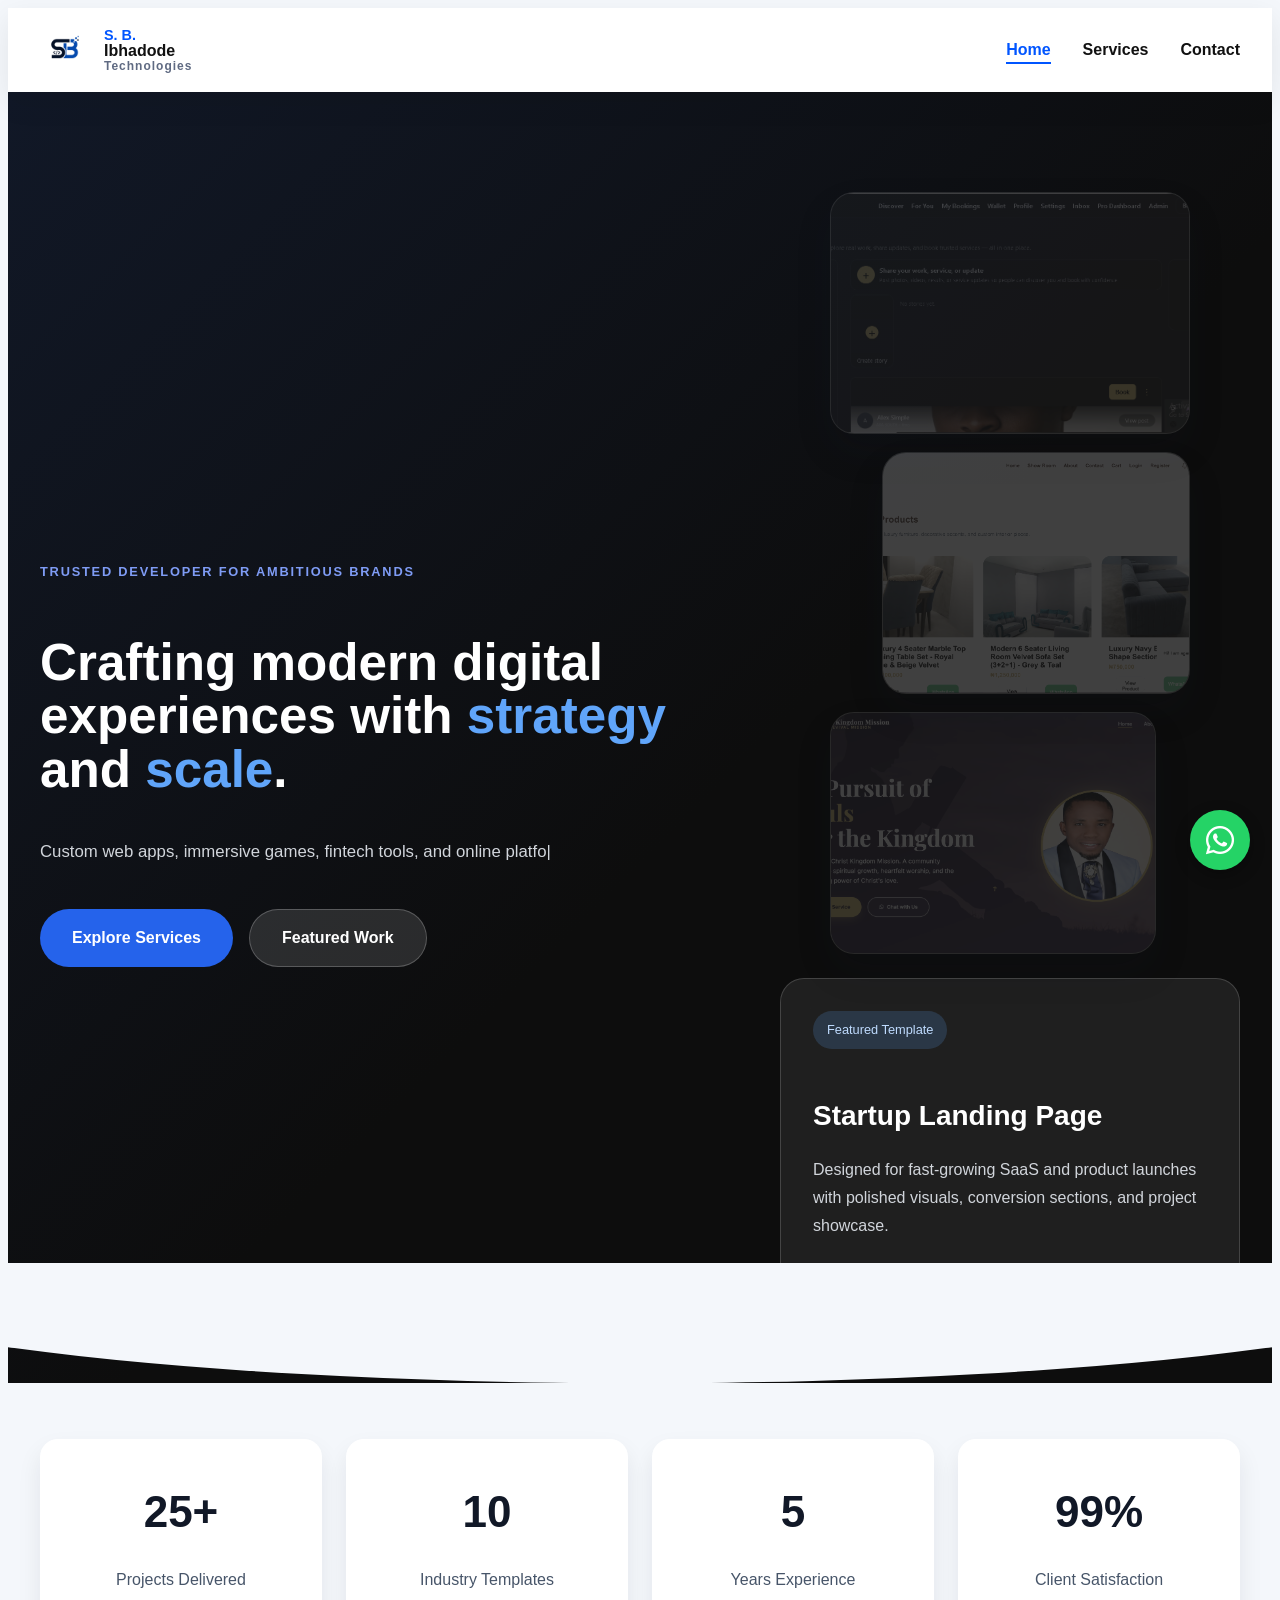
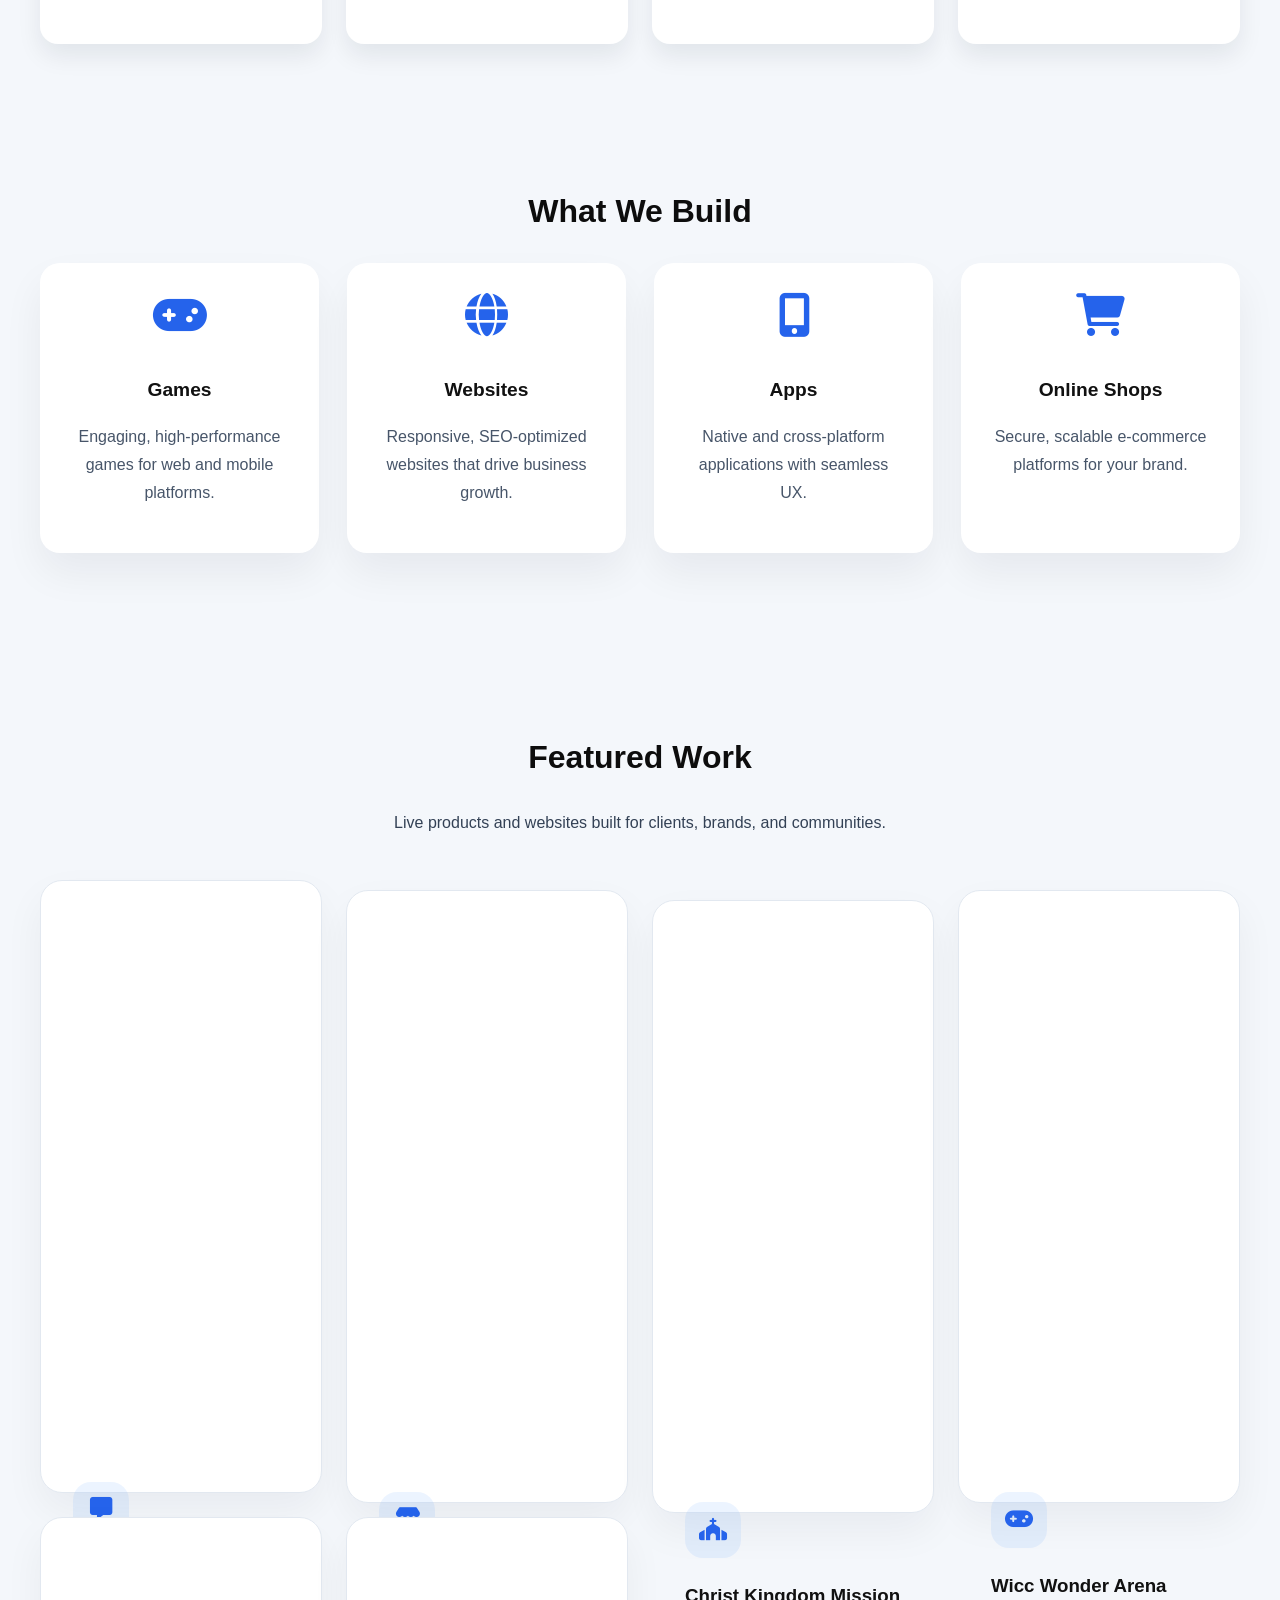
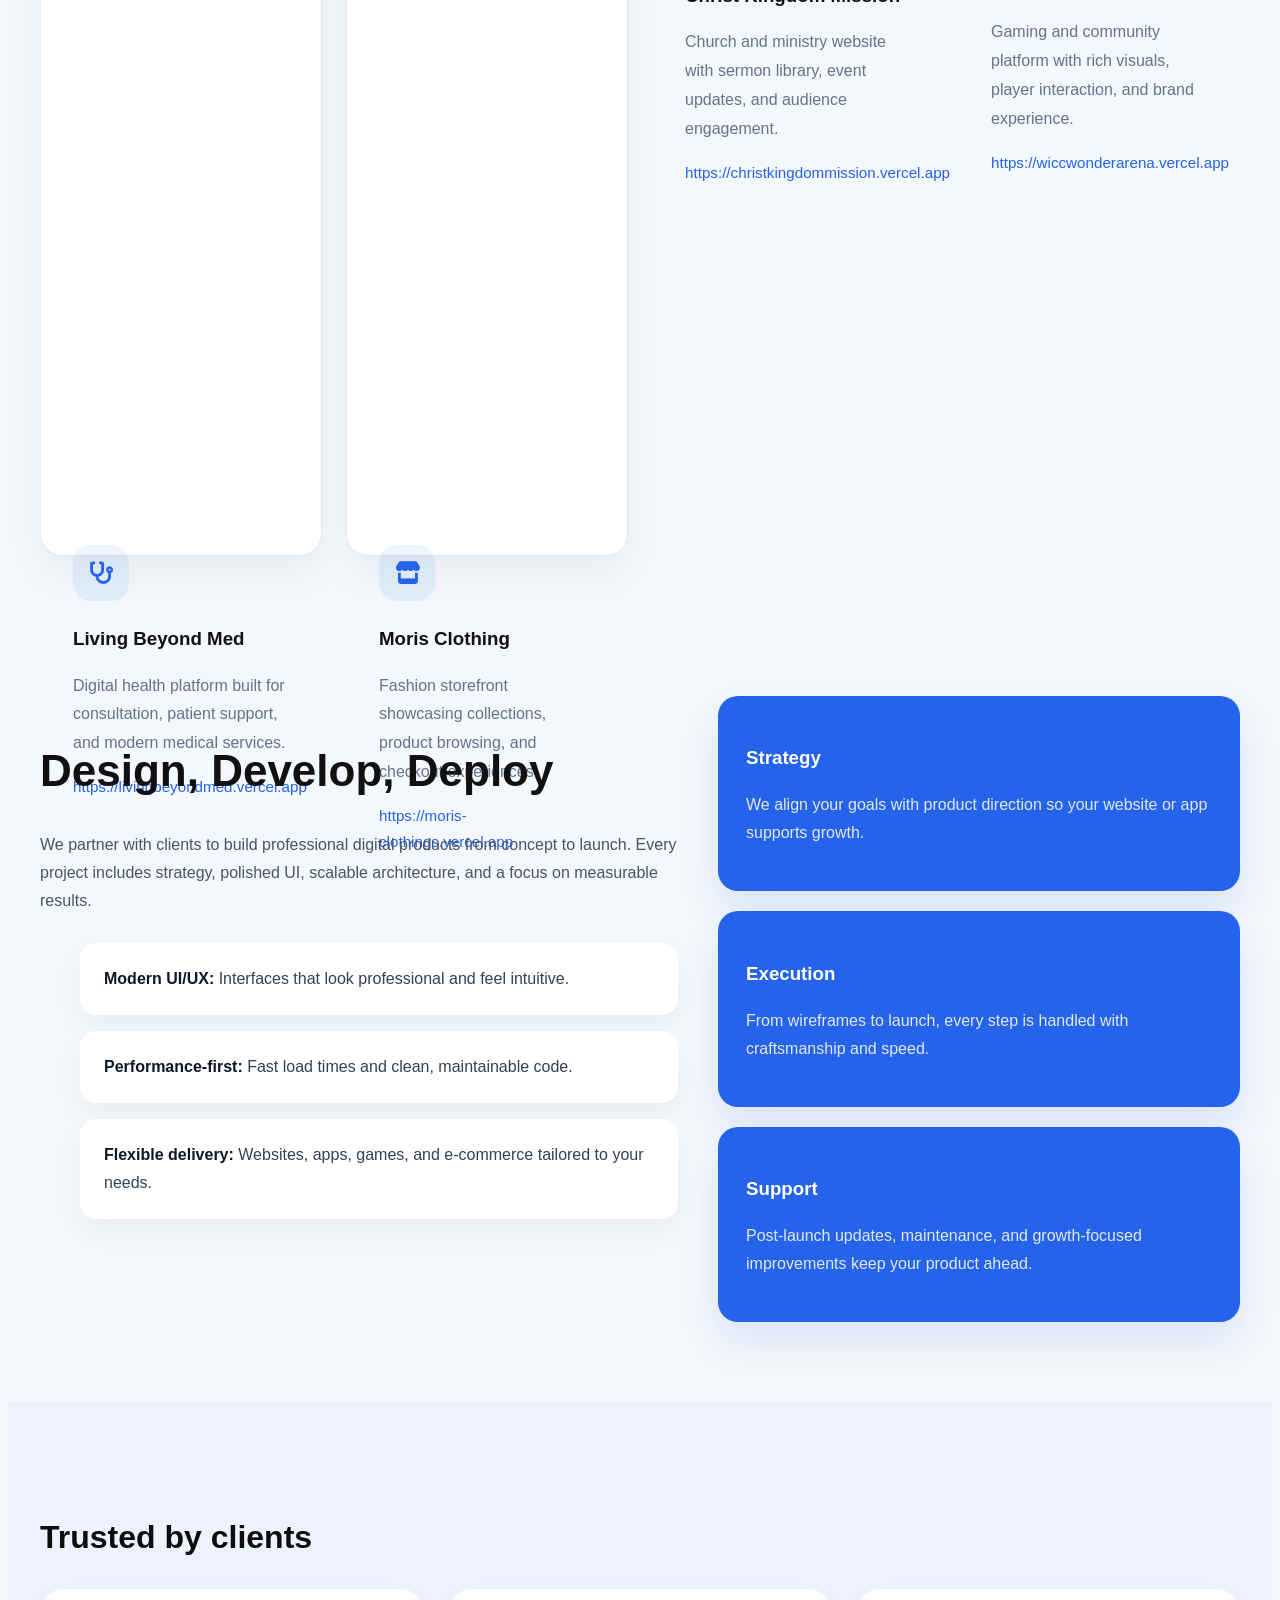
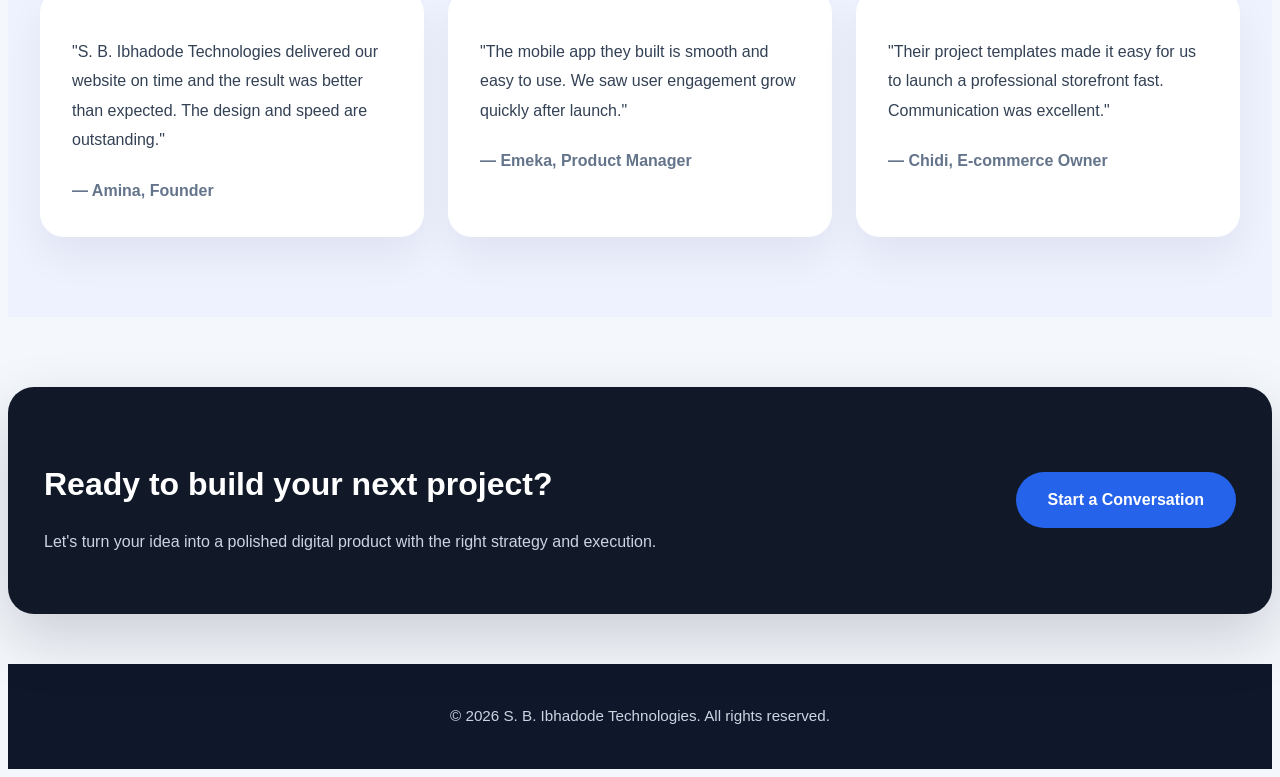
==== index.html @ 86977e7e "Making the UI stable" ====
<!DOCTYPE html>
<html lang="en">
<head>
    <meta charset="UTF-8">
    <meta name="viewport" content="width=device-width, initial-scale=1.0">
    <title>Home | S. B. Ibhadode Technologies</title>
    <link rel="stylesheet" href="css/reference">
    <link rel="stylesheet" href="css/style.css">
    <link rel="stylesheet" href="https://cdnjs.cloudflare.com/ajax/libs/font-awesome/6.0.0/css/all.min.css">
</head>
<body>

    <!-- Navigation -->
    <nav class="navbar">
        <div class="container nav-inner">
            <div class="logo">
                <img src="images/logo.png" alt="S.B. Ibhadode Technologies Logo" class="logo-img">
                <div class="brand-name">
                    <span class="brand-line1">S. B.</span>
                    <span class="brand-line2">Ibhadode</span>
                    <span class="brand-line3">Technologies</span>
                </div>
            </div>
            <ul class="nav-links">
                <li><a href="/" class="active">Home</a></li>
                <li><a href="/services">Services</a></li>
                <li><a href="/contact">Contact</a></li>
            </ul>
            <div class="hamburger">
                <i class="fas fa-bars"></i>
            </div>
        </div>
    </nav>

    <!-- Hero Section -->
    <header class="hero" id="home">
        <div class="container hero-grid">
            <div class="hero-text reveal slide-in-left">
                <p class="eyebrow">Trusted developer for ambitious brands</p>
                <h1>Crafting modern digital experiences with <span class="highlight">strategy</span> and <span class="highlight">scale</span>.</h1>
                <p class="hero-copy typed" data-text="Custom web apps, immersive games, fintech tools, and online platforms — built with clean code, smart design, and measurable business results."></p>
                <div class="hero-buttons">
                    <a href="/services" class="btn primary">Explore Services</a>
                    <a href="#projects" class="btn secondary">Featured Work</a>
                </div>
            </div>
            <div class="hero-panel reveal slide-in-right">
                <div class="hero-image-stack home-stack">
                    <div class="hero-image-card">
                        <img src="images/kpochatouch.png" alt="kpochatouch preview" class="hero-faint">
                    </div>
                    <div class="hero-image-card">
                        <img src="images/newbrend.png" alt="NewBrend preview" class="hero-faint">
                    </div>
                    <div class="hero-image-card">
                        <img src="images/christkingdommission.png" alt="Christ Kingdom Mission preview" class="hero-faint">
                    </div>
                </div>
                <div class="hero-card">
                    <span class="hero-card-label">Featured Template</span>
                    <h2>Startup Landing Page</h2>
                    <p>Designed for fast-growing SaaS and product launches with polished visuals, conversion sections, and project showcase.</p>
                    <div class="hero-card-meta">
                        <span><i class="fas fa-check-circle"></i> Fast-loading</span>
                        <span><i class="fas fa-check-circle"></i> Mobile-ready</span>
                    </div>
                </div>
            </div>
        </div>
        <div class="hero-wave"></div>
    </header>

    <!-- Stats -->
    <section class="stats-section reveal">
        <div class="container stats-grid">
            <div class="stat-card">
                <span>25+</span>
                <p>Projects Delivered</p>
            </div>
            <div class="stat-card">
                <span>10</span>
                <p>Industry Templates</p>
            </div>
            <div class="stat-card">
                <span>5</span>
                <p>Years Experience</p>
            </div>
            <div class="stat-card">
                <span>99%</span>
                <p>Client Satisfaction</p>
            </div>
        </div>
    </section>

    <!-- Services Preview -->
    <section class="services-preview reveal" id="services">
        <div class="container">
            <h2 class="section-title">What We Build</h2>
            <div class="service-grid">
                <div class="service-card">
                    <i class="fas fa-gamepad"></i>
                    <h3>Games</h3>
                    <p>Engaging, high-performance games for web and mobile platforms.</p>
                </div>
                <div class="service-card">
                    <i class="fas fa-globe"></i>
                    <h3>Websites</h3>
                    <p>Responsive, SEO-optimized websites that drive business growth.</p>
                </div>
                <div class="service-card">
                    <i class="fas fa-mobile-alt"></i>
                    <h3>Apps</h3>
                    <p>Native and cross-platform applications with seamless UX.</p>
                </div>
                <div class="service-card">
                    <i class="fas fa-shopping-cart"></i>
                    <h3>Online Shops</h3>
                    <p>Secure, scalable e-commerce platforms for your brand.</p>
                </div>
            </div>
        </div>
    </section>

    <!-- Featured Work -->
    <section class="projects-section reveal" id="projects">
        <div class="container">
            <div class="section-header">
                <h2 class="section-title">Featured Work</h2>
                <p>Live products and websites built for clients, brands, and communities.</p>
            </div>
            <div class="projects-grid">
                <article class="project-card reveal slide-in-up">
                    <iframe src="https://kpochatouch.com" title="kpochatouch preview" class="project-thumb" loading="lazy" sandbox="allow-scripts allow-same-origin"></iframe>
                    <div class="project-icon"><i class="fas fa-comment-alt"></i></div>
                    <h3><a href="https://kpochatouch.com" target="_blank">kpochatouch</a></h3>
                    <p>Social chat platform with real-time messaging, user communities, and interactive branding.</p>
                    <span class="project-link">https://kpochatouch.com</span>
                </article>
                <article class="project-card reveal slide-in-up">
                    <iframe src="https://newbrend.com" title="NewBrend preview" class="project-thumb" loading="lazy" sandbox="allow-scripts allow-same-origin"></iframe>
                    <div class="project-icon"><i class="fas fa-store"></i></div>
                    <h3><a href="https://newbrend.com" target="_blank">NewBrend</a></h3>
                    <p>Fashion and brand storefront with modern visual storytelling and product discovery.</p>
                    <span class="project-link">https://newbrend.com</span>
                </article>
                <article class="project-card reveal slide-in-up">
                    <iframe src="https://christkingdommission.vercel.app/" title="Christ Kingdom Mission preview" class="project-thumb" loading="lazy" sandbox="allow-scripts allow-same-origin"></iframe>
                    <div class="project-icon"><i class="fas fa-church"></i></div>
                    <h3><a href="https://christkingdommission.vercel.app/" target="_blank">Christ Kingdom Mission</a></h3>
                    <p>Church and ministry website with sermon library, event updates, and audience engagement.</p>
                    <span class="project-link">https://christkingdommission.vercel.app</span>
                </article>
                <article class="project-card reveal slide-in-up">
                    <iframe src="https://wiccwonderarena.vercel.app/" title="Wicc Wonder Arena preview" class="project-thumb" loading="lazy" sandbox="allow-scripts allow-same-origin"></iframe>
                    <div class="project-icon"><i class="fas fa-gamepad"></i></div>
                    <h3><a href="https://wiccwonderarena.vercel.app/" target="_blank">Wicc Wonder Arena</a></h3>
                    <p>Gaming and community platform with rich visuals, player interaction, and brand experience.</p>
                    <span class="project-link">https://wiccwonderarena.vercel.app</span>
                </article>
                <article class="project-card reveal slide-in-up">
                    <iframe src="https://livingbeyondmed.vercel.app/" title="Living Beyond Med preview" class="project-thumb" loading="lazy" sandbox="allow-scripts allow-same-origin"></iframe>
                    <div class="project-icon"><i class="fas fa-stethoscope"></i></div>
                    <h3><a href="https://livingbeyondmed.vercel.app/" target="_blank">Living Beyond Med</a></h3>
                    <p>Digital health platform built for consultation, patient support, and modern medical services.</p>
                    <span class="project-link">https://livingbeyondmed.vercel.app</span>
                </article>
                <article class="project-card">                    <iframe src="https://moris-clothings.vercel.app/" title="Moris Clothing preview" class="project-thumb" loading="lazy" sandbox="allow-scripts allow-same-origin"></iframe>                    <div class="project-icon"><i class="fas fa-store"></i></div>
                    <h3><a href="https://moris-clothings.vercel.app/" target="_blank">Moris Clothing</a></h3>
                    <p>Fashion storefront showcasing collections, product browsing, and checkout experiences.</p>
                    <span class="project-link">https://moris-clothings.vercel.app</span>
                </article>
            </div>
        </div>
    </section>

    <!-- About Section -->
    <section class="about-section reveal">
        <div class="container about-grid">
            <div class="about-copy">
                <h2>Design, Develop, Deploy</h2>
                <p>We partner with clients to build professional digital products from concept to launch. Every project includes strategy, polished UI, scalable architecture, and a focus on measurable results.</p>
                <ul class="about-list">
                    <li><strong>Modern UI/UX:</strong> Interfaces that look professional and feel intuitive.</li>
                    <li><strong>Performance-first:</strong> Fast load times and clean, maintainable code.</li>
                    <li><strong>Flexible delivery:</strong> Websites, apps, games, and e-commerce tailored to your needs.</li>
                </ul>
            </div>
            <div class="about-stats">
                <div class="about-box">
                    <h3>Strategy</h3>
                    <p>We align your goals with product direction so your website or app supports growth.</p>
                </div>
                <div class="about-box">
                    <h3>Execution</h3>
                    <p>From wireframes to launch, every step is handled with craftsmanship and speed.</p>
                </div>
                <div class="about-box">
                    <h3>Support</h3>
                    <p>Post-launch updates, maintenance, and growth-focused improvements keep your product ahead.</p>
                </div>
            </div>
        </div>
    </section>

    <!-- Testimonials -->
    <section class="testimonials-section reveal">
        <div class="container">
            <h2 class="section-title">Trusted by clients</h2>
            <div class="testimonial-grid">
                <div class="testimonial-card">
                    <p>"S. B. Ibhadode Technologies delivered our website on time and the result was better than expected. The design and speed are outstanding."</p>
                    <span>— Amina, Founder</span>
                </div>
                <div class="testimonial-card">
                    <p>"The mobile app they built is smooth and easy to use. We saw user engagement grow quickly after launch."</p>
                    <span>— Emeka, Product Manager</span>
                </div>
                <div class="testimonial-card">
                    <p>"Their project templates made it easy for us to launch a professional storefront fast. Communication was excellent."</p>
                    <span>— Chidi, E-commerce Owner</span>
                </div>
            </div>
        </div>
    </section>

    <!-- CTA -->
    <section class="cta-section reveal" id="contact">
        <div class="container cta-panel">
            <div>
                <h2>Ready to build your next project?</h2>
                <p>Let's turn your idea into a polished digital product with the right strategy and execution.</p>
            </div>
            <a href="/contact" class="btn primary">Start a Conversation</a>
        </div>
    </section>

    <!-- Footer -->
    <footer>
        <div class="container">
            <p>&copy; 2026 S. B. Ibhadode Technologies. All rights reserved.</p>
        </div>
    </footer>

    <!-- Floating WhatsApp Button -->
    <a href="https://wa.me/2347033928277" class="whatsapp-float" target="_blank">
        <i class="fab fa-whatsapp"></i>
    </a>

    <script src="js/script.js"></script>
</body>
</html>
---- css/style.css ----
/* --- GLOBAL STYLES --- */
html { scroll-behavior: smooth; }
body {
    background: #f4f7fb;
    color: #111;
    overflow-x: hidden;
    font-family: 'Inter', 'Segoe UI', sans-serif;
    line-height: 1.75;
}
a { text-decoration: none; color: inherit; }
img { max-width: 100%; display: block; }
.container { max-width: 1200px; margin: 0 auto; padding: 0 20px; }
.section-title { font-size: clamp(2rem, 2.5vw, 3rem); margin-bottom: 24px; color: #0d0d0d; }

/* --- NAVIGATION --- */
.navbar {
    background: rgba(255,255,255,0.96);
    backdrop-filter: blur(10px);
    box-shadow: 0 10px 30px rgba(0,0,0,0.08);
    position: sticky;
    top: 0;
    z-index: 100;
}
.navbar .container {
    display: flex;
    justify-content: space-between;
    align-items: center;
    height: 84px;
}
.nav-inner { gap: 1rem; }
.logo { display: flex; align-items: center; gap: 16px; }
.logo-img { width: 48px; height: 48px; object-fit: contain; }
.brand-name { display: flex; flex-direction: column; line-height: 1.05; }
.brand-line1 { font-size: 0.9rem; font-weight: 700; color: #0055ff; }
.brand-line2 { font-size: 1rem; font-weight: 700; color: #111; }
.brand-line3 { font-size: 0.75rem; font-weight: 600; color: #5f6a82; letter-spacing: 1px; }
.nav-links { list-style: none; display: flex; gap: 32px; }
.nav-links a { color: #111; font-weight: 550; transition: color 0.3s ease, border-bottom 0.3s ease; }
.nav-links a:hover,
.nav-links a.active { color: #0055ff; border-bottom: 2px solid #0055ff; padding-bottom: 4px; }
.hamburger { display: none; font-size: 1.5rem; cursor: pointer; color: #111; transition: transform 0.3s ease; }
.hamburger.open { transform: rotate(90deg); }
.nav-links.active { display: flex; }

/* --- HERO SECTION --- */
.hero {
    background: linear-gradient(135deg, #111827 0%, #0d0d0d 55%);
    color: #fff;
    padding: 100px 0 60px;
    position: relative;
    overflow: hidden;
}
.hero-grid { display: grid; grid-template-columns: 1.2fr 0.8fr; gap: 50px; align-items: center; }
.hero-text { max-width: 640px; }
.eyebrow { display: inline-block; margin-bottom: 18px; color: #7f9cf5; font-weight: 700; letter-spacing: 0.14em; text-transform: uppercase; font-size: 0.8rem; }
.hero h1 { font-size: clamp(2.8rem, 4vw, 4.4rem); line-height: 1.04; margin-bottom: 24px; }
.highlight { color: #60a5fa; }
.hero-copy { font-size: 1.05rem; max-width: 590px; margin-bottom: 32px; color: #d1d5db; }
.hero-buttons { display: flex; flex-wrap: wrap; gap: 16px; }
.hero-panel {
    display: grid;
    gap: 24px;
    justify-items: center;
    align-items: center;
}
.hero-image-stack {
    display: grid;
    gap: 18px;
    width: min(100%, 360px);
    position: relative;
}
.hero-image-card {
    border-radius: 24px;
    overflow: hidden;
    box-shadow: 0 18px 36px rgba(15,23,42,0.12);
    background: rgba(255,255,255,0.04);
    border: 1px solid rgba(255,255,255,0.08);
    position: relative;
    z-index: 1;
    transition: transform 0.35s ease;
    opacity: 0;
    animation: hero-card-slide 0.9s ease-out forwards;
}
.hero-image-stack.home-stack .hero-image-card:nth-child(1) {
    transform: translateY(0) translateX(0);
    max-width: 100%;
    animation-delay: 0.08s;
}
.hero-image-stack.home-stack .hero-image-card:nth-child(2) {
    transform: translateY(-20px) translateX(18px);
    max-width: 85%;
    margin-left: auto;
    animation-delay: 0.18s;
}
.hero-image-stack.home-stack .hero-image-card:nth-child(3) {
    transform: translateY(-36px) translateX(-12px);
    max-width: 90%;
    animation-delay: 0.28s;
}
.hero-image-card img.hero-faint {
    opacity: 0.18;
    filter: saturate(0.55) brightness(1.08);
    width: 100%;
    height: 100%;
    object-fit: cover;
    display: block;
}
@keyframes hero-card-slide {
    from {
        opacity: 0;
        transform: translateY(24px) scale(1.03);
    }
    to {
        opacity: 1;
        transform: translateY(0) scale(1);
    }
}
.hero-image-stack.services-stack .hero-image-card:nth-child(1) {
    transform: translateY(0) translateX(0);
    max-width: 100%;
}
.hero-image-stack.services-stack .hero-image-card:nth-child(2) {
    transform: translateY(-20px) translateX(24px);
    max-width: 84%;
    margin-left: auto;
}
.hero-image-stack.services-stack .hero-image-card:nth-child(3) {
    transform: translateY(-44px) translateX(-8px);
    max-width: 88%;
}
.hero-image-stack.contact-stack .hero-image-card:nth-child(1) {
    transform: translateY(0) translateX(0);
    max-width: 100%;
}
.hero-image-stack.contact-stack .hero-image-card:nth-child(2) {
    transform: translateY(-24px) translateX(20px);
    max-width: 84%;
    margin-left: auto;
}
.hero-image-card img,
.hero-image-card iframe,
.project-card iframe {
    width: 100%;
    height: 100%;
    object-fit: cover;
    display: block;
    border: 0;
    min-height: 240px;
}
.hero-card {
    background: rgba(255,255,255,0.08);
    border: 1px solid rgba(255,255,255,0.16);
    border-radius: 24px;
    padding: 32px;
    max-width: 420px;
    backdrop-filter: blur(18px);
}
.hero-card-label { display: inline-flex; padding: 8px 14px; border-radius: 999px; background: rgba(96,165,250,0.18); color: #bfdbfe; font-size: 0.8rem; margin-bottom: 18px; }
.hero-card h2 { font-size: 1.75rem; margin-bottom: 16px; }
.hero-card p { color: #d1d5db; margin-bottom: 24px; }
.hero-card-meta { display: flex; gap: 18px; flex-wrap: wrap; color: #cbd5e1; font-size: 0.95rem; }
.hero-card-meta i { color: #60a5fa; margin-right: 8px; }
.hero-wave {
    position: absolute;
    bottom: 0;
    left: 0;
    width: 100%;
    height: 120px;
    background: #f4f7fb;
    clip-path: ellipse(70% 100% at 50% 0%);
}

.page-header {
    padding: 100px 0 80px;
    background: linear-gradient(135deg, #111827 0%, #0d0d0d 55%);
    color: #fff;
    position: relative;
    overflow: hidden;
}
.page-header::after {
    content: '';
    position: absolute;
    inset: 0;
    background: radial-gradient(circle at top right, rgba(96,165,250,0.22), transparent 30%), radial-gradient(circle at left center, rgba(255,255,255,0.08), transparent 25%);
    pointer-events: none;
}
.page-header .container {
    position: relative;
    z-index: 1;
}
.page-header h1 {
    font-size: clamp(2.5rem, 4vw, 3.8rem);
    margin-bottom: 18px;
}
.page-header p {
    max-width: 700px;
    font-size: 1.1rem;
    color: rgba(255,255,255,0.88);
}

.services-full {
    padding: 70px 0 90px;
}
.service-item-full {
    display: grid;
    grid-template-columns: 0.3fr 1.0fr;
    gap: 30px;
    align-items: center;
    background: #fff;
    border-radius: 24px;
    padding: 36px;
    margin-bottom: 24px;
    box-shadow: 0 20px 45px rgba(15,23,42,0.06);
}
.service-item-full.reverse { grid-template-columns: 1.0fr 0.3fr; }
.service-icon-large {
    width: 110px;
    height: 110px;
    border-radius: 28px;
    background: linear-gradient(135deg, #2563eb, #60a5fa);
    display: flex;
    align-items: center;
    justify-content: center;
    color: #fff;
    font-size: 2.4rem;
}
.service-desc h2 { margin-bottom: 16px; font-size: 1.8rem; }
.service-desc p { color: #475569; line-height: 1.8; }

.contact-section {
    padding: 70px 0 90px;
}
.contact-grid {
    display: grid;
    grid-template-columns: 0.95fr 1.05fr;
    gap: 32px;
    align-items: start;
}
.contact-info-box,
.contact-form {
    background: #fff;
    border-radius: 24px;
    padding: 34px;
    box-shadow: 0 24px 55px rgba(15,23,42,0.08);
}
.contact-info-box h2 { font-size: 2.2rem; margin-bottom: 22px; }
.info-item { display: flex; align-items: center; gap: 16px; margin-bottom: 18px; color: #334155; }
.info-item i { color: #2563eb; font-size: 1.2rem; }
.social-links { display: flex; gap: 16px; margin-top: 18px; }
.social-links a { width: 42px; height: 42px; display: inline-flex; align-items: center; justify-content: center; border-radius: 12px; background: #eff6ff; color: #2563eb; transition: transform 0.2s ease; }
.social-links a:hover { transform: translateY(-2px); }
.contact-form .form-group { display: grid; gap: 10px; margin-bottom: 18px; }
.contact-form label { color: #334155; font-weight: 700; }
.contact-form input,
.contact-form textarea { width: 100%; border: 1px solid #d2d6dc; border-radius: 16px; padding: 16px 18px; font-size: 1rem; color: #0f172a; background: #f8fafc; }
.contact-form textarea { resize: vertical; min-height: 170px; }
.full-width { width: 100%; }

.project-thumb {
    width: 100%;
    aspect-ratio: 16 / 9;
    object-fit: cover;
    object-position: center;
    border-radius: 18px;
    margin-bottom: 22px;
}

/* --- REVEAL ANIMATION --- */
.reveal {
    opacity: 0;
    transform: translateY(30px);
    transition: opacity 0.85s ease, transform 0.85s ease;
}
.reveal.visible {
    opacity: 1;
    transform: translate(0, 0);
}
.slide-in-left {
    transform: translateX(-45px);
}
.slide-in-right {
    transform: translateX(45px);
}
.slide-in-up {
    transform: translateY(45px);
}
.typed {
    display: inline-flex;
    flex-wrap: wrap;
    color: #d1d5db;
    min-height: 2.5rem;
}
.typed-text {
    display: inline;
}
.typing-cursor {
    display: inline-block;
    width: 1ch;
    animation: blink 1s steps(1) infinite;
    color: #d1d5db;
}
@keyframes blink {
    0%, 100% { opacity: 1; }
    50% { opacity: 0; }
}

/* --- BUTTONS --- */
.btn {
    padding: 14px 32px;
    border-radius: 999px;
    font-weight: 700;
    display: inline-flex;
    align-items: center;
    gap: 10px;
    transition: transform 0.25s ease, background-color 0.25s ease, color 0.25s ease;
    cursor: pointer;
    border: none;
}
.btn.primary { background: #2563eb; color: #fff; }
.btn.primary:hover { background: #1d4ed8; transform: translateY(-2px); }
.btn.secondary { background: rgba(255,255,255,0.12); color: #fff; border: 1px solid rgba(255,255,255,0.22); }
.btn.secondary:hover { background: rgba(255,255,255,0.18); transform: translateY(-2px); }

/* --- STATS SECTION --- */
.stats-section {
    padding: 56px 0 32px;
}
.stats-grid {
    display: grid;
    grid-template-columns: repeat(4, minmax(0, 1fr));
    gap: 24px;
}
.stat-card {
    background: #fff;
    border-radius: 18px;
    padding: 34px 26px;
    text-align: center;
    box-shadow: 0 12px 25px rgba(15,23,42,0.08);
}
.stat-card span { display: block; font-size: 2.75rem; font-weight: 800; color: #111827; margin-bottom: 12px; }
.stat-card p { color: #475569; font-size: 1rem; }

/* --- SERVICES PREVIEW --- */
.services-preview { padding: 80px 0 70px; text-align: center; }
.service-grid { display: grid; grid-template-columns: repeat(auto-fit, minmax(220px, 1fr)); gap: 28px; }
.service-card { background: #fff; padding: 30px; border-radius: 20px; box-shadow: 0 20px 40px rgba(15,23,42,0.06); transition: transform 0.3s ease, box-shadow 0.3s ease; }
.service-card:hover { transform: translateY(-10px); box-shadow: 0 24px 60px rgba(15,23,42,0.12); }
.service-card i { font-size: 2.7rem; color: #2563eb; margin-bottom: 18px; }
.service-card h3 { margin-bottom: 14px; font-size: 1.2rem; }
.service-card p { color: #475569; }

/* --- PROJECT TEMPLATES --- */
.projects-section {
    padding: 80px 0 60px;
}
.section-header { max-width: 720px; margin: 0 auto 42px; text-align: center; color: #334155; }
.section-header p { font-size: 1rem; line-height: 1.8; }
.projects-grid {
    display: grid;
    grid-template-columns: repeat(auto-fit, minmax(240px, 1fr));
    gap: 24px;
}
.project-card {
    background: #fff;
    padding: 32px;
    border-radius: 22px;
    border: 1px solid #e2e8f0;
    box-shadow: 0 18px 40px rgba(15,23,42,0.05);
    transition: transform 0.35s ease, border-color 0.35s ease, box-shadow 0.35s ease;
    position: relative;
}
.project-card:nth-child(2) { transform: translateY(10px); }
.project-card:nth-child(3) { transform: translateY(20px); }
.project-card:nth-child(4) { transform: translateY(10px); }
.project-card:nth-child(5) { transform: translateY(0); }
.project-card:hover { transform: translateY(-8px) scale(1.01); border-color: #c7d2fe; box-shadow: 0 26px 55px rgba(15,23,42,0.12); z-index: 2; }
.project-icon {
    width: 56px;
    height: 56px;
    border-radius: 18px;
    background: rgba(96,165,250,0.12);
    display: flex;
    align-items: center;
    justify-content: center;
    margin-bottom: 22px;
    color: #2563eb;
    font-size: 1.4rem;
}
.project-card h3 { margin-bottom: 14px; }
.project-card p { color: #64748b; line-height: 1.8; }
.project-link { display: block; margin-top: 16px; color: #2563eb; font-size: 0.95rem; }
.projects-note { margin-top: 24px; font-size: 0.95rem; color: #64748b; }

/* --- ABOUT SECTION --- */
.about-section {
    padding: 80px 0;
}
.about-grid {
    display: grid;
    grid-template-columns: 1.1fr 0.9fr;
    gap: 40px;
    align-items: start;
}
.about-copy h2 { font-size: 2.75rem; margin-bottom: 22px; }
.about-copy p { max-width: 680px; color: #475569; margin-bottom: 28px; }
.about-list { list-style: none; display: grid; gap: 16px; }
.about-list li { background: #fff; border-radius: 16px; padding: 22px 24px; box-shadow: 0 12px 30px rgba(15,23,42,0.05); color: #334155; }
.about-list strong { color: #0f172a; }
.about-stats { display: grid; gap: 20px; }
.about-box { background: #2563eb; color: #fff; border-radius: 20px; padding: 28px; box-shadow: 0 20px 40px rgba(37,99,235,0.12); }
.about-box h3 { margin-bottom: 12px; }
.about-box p { color: #e2e8f0; line-height: 1.75; }

/* --- TESTIMONIALS --- */
.testimonials-section {
    padding: 80px 0;
    background: #eef2ff;
}
.testimonial-grid {
    display: grid;
    grid-template-columns: repeat(auto-fit, minmax(260px, 1fr));
    gap: 24px;
}
.testimonial-card {
    background: #fff;
    border-radius: 24px;
    padding: 32px;
    box-shadow: 0 20px 40px rgba(15,23,42,0.06);
}
.testimonial-card p { color: #334155; margin-bottom: 22px; line-height: 1.85; }
.testimonial-card span { color: #64748b; font-weight: 700; }

/* --- CTA SECTION --- */
.cta-section {
    padding: 70px 0 50px;
}
.cta-panel {
    background: #111827;
    color: #fff;
    border-radius: 26px;
    padding: 42px 36px;
    display: flex;
    justify-content: space-between;
    align-items: center;
    gap: 24px;
    box-shadow: 0 24px 60px rgba(15,23,42,0.18);
}
.cta-panel h2 { font-size: 2rem; margin-bottom: 10px; }
.cta-panel p { color: #cbd5e1; max-width: 620px; }

/* --- FOOTER --- */
footer { background: #0f172a; color: #cbd5e1; text-align: center; padding: 24px 0; font-size: 0.95rem; }

/* --- FLOATING WHATSAPP BUTTON --- */
.whatsapp-float { position: fixed; bottom: 30px; right: 30px; background: #25D366; color: #fff; width: 60px; height: 60px; border-radius: 50%; display: flex; justify-content: center; align-items: center; font-size: 2rem; box-shadow: 0 5px 15px rgba(0,0,0,0.3); z-index: 1000; transition: 0.3s; }
.whatsapp-float:hover { transform: scale(1.1); color: #fff; }

/* --- RESPONSIVE --- */
@media (max-width: 1024px) {
    .hero-grid, .about-grid { grid-template-columns: 1fr; }
    .hero-panel { justify-content: center; }
    .hero-card { max-width: 100%; }
    .stats-grid { grid-template-columns: repeat(2, minmax(0, 1fr)); }
}

@media (max-width: 768px) {
    .hamburger { display: block; }
    .nav-links { display: none; flex-direction: column; position: absolute; top: 84px; left: 0; width: 100%; background: #fff; padding: 20px; box-shadow: 0 8px 24px rgba(15,23,42,0.15); }
    .nav-links.active { display: flex; }
    .nav-links li { text-align: center; margin: 16px 0; }
    .hero { padding-top: 90px; }
    .hero h1 { font-size: 2.6rem; }
    .hero-buttons { flex-direction: column; align-items: stretch; }
    .projects-grid, .testimonial-grid, .stats-grid { grid-template-columns: 1fr; }
    .contact-grid { grid-template-columns: 1fr; row-gap: 24px; }
    .contact-info-box { order: 2; }
    .contact-form { order: 1; }
    .hero-panel { width: 100%; }
    .hero-image-stack { width: 100%; }
    .hero-image-stack.home-stack { display: none; }
    .hero-image-stack .hero-image-card { max-width: 100%; transform: translateY(0) translateX(0); }
    .cta-panel { flex-direction: column; text-align: center; }
    .cta-panel a { width: 100%; justify-content: center; }
    .stats-section { padding-top: 36px; }
}

@media (max-width: 540px) {
    .container { padding: 0 16px; }
    .hero { padding: 70px 0 40px; }
    .hero-copy { font-size: 1rem; }
    .hero-card { padding: 26px; }
    .stat-card { padding: 24px; }
    .about-copy h2 { font-size: 2rem; }
}
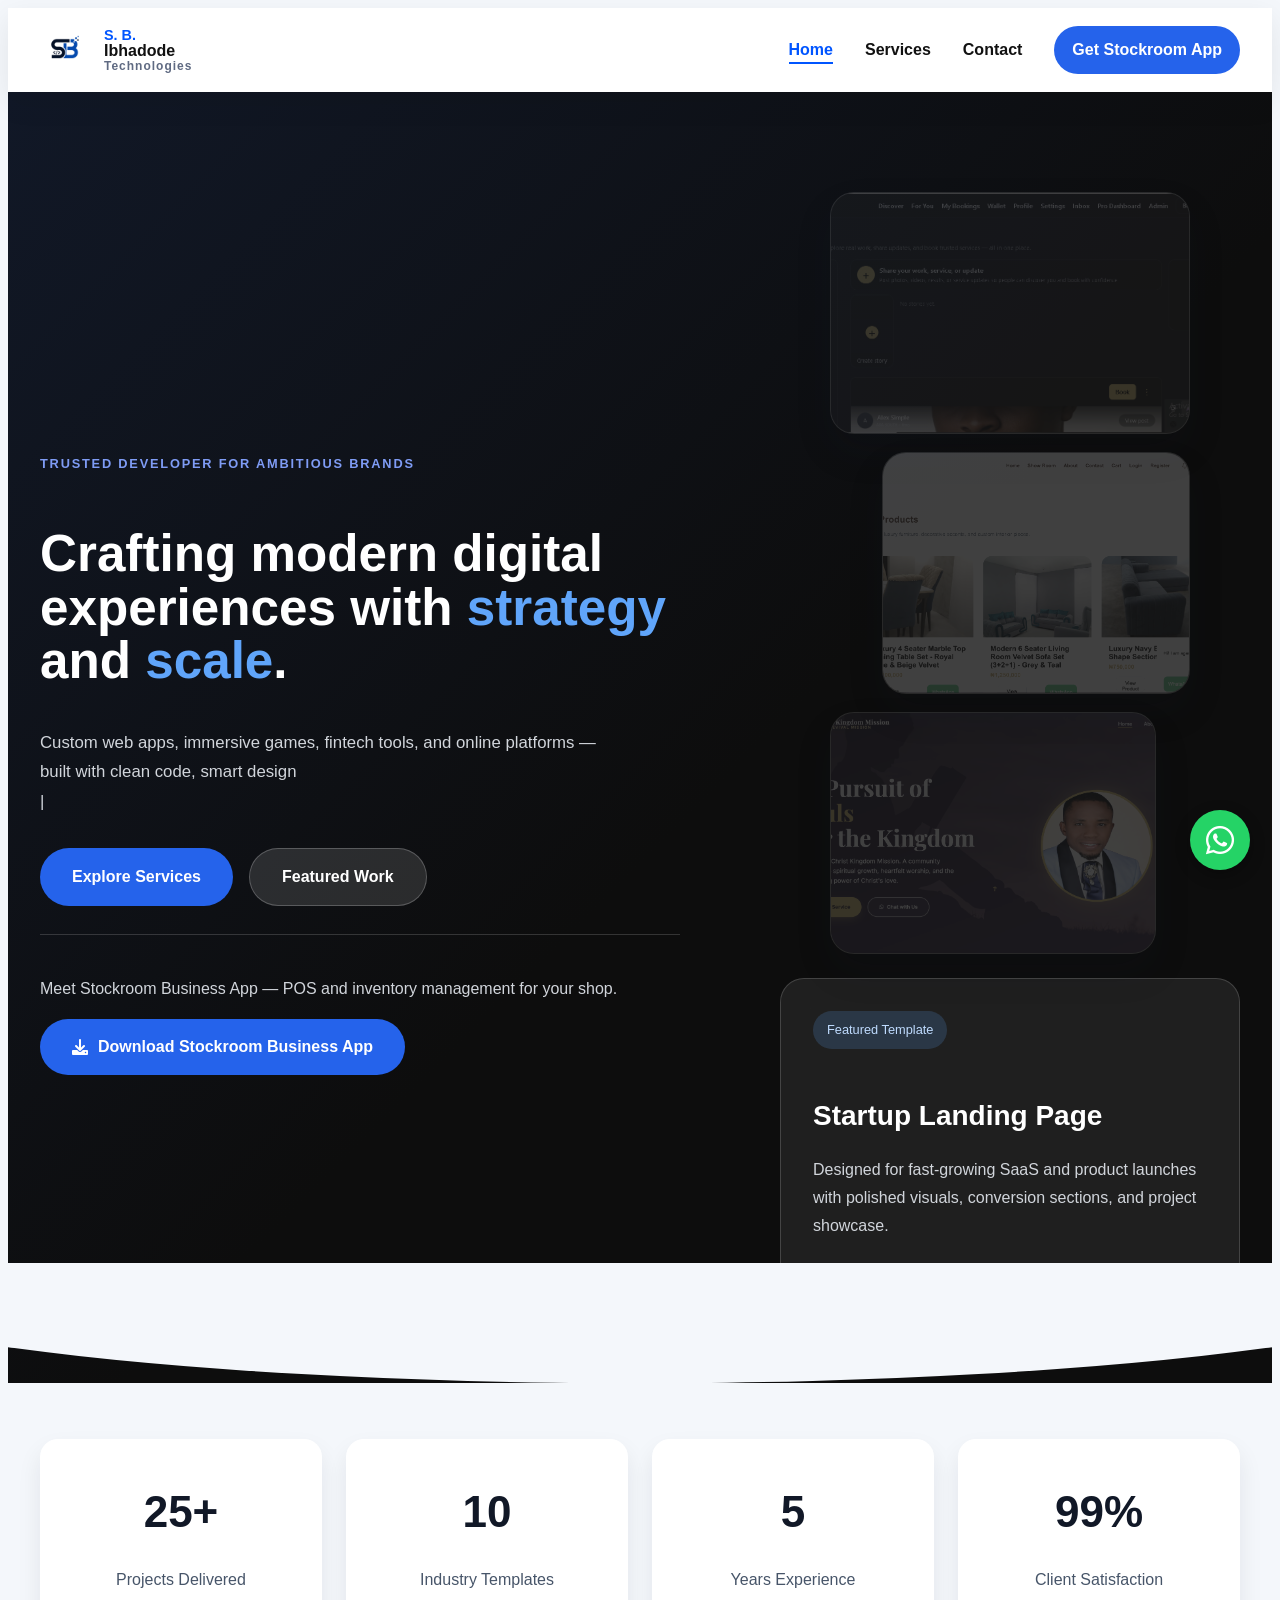
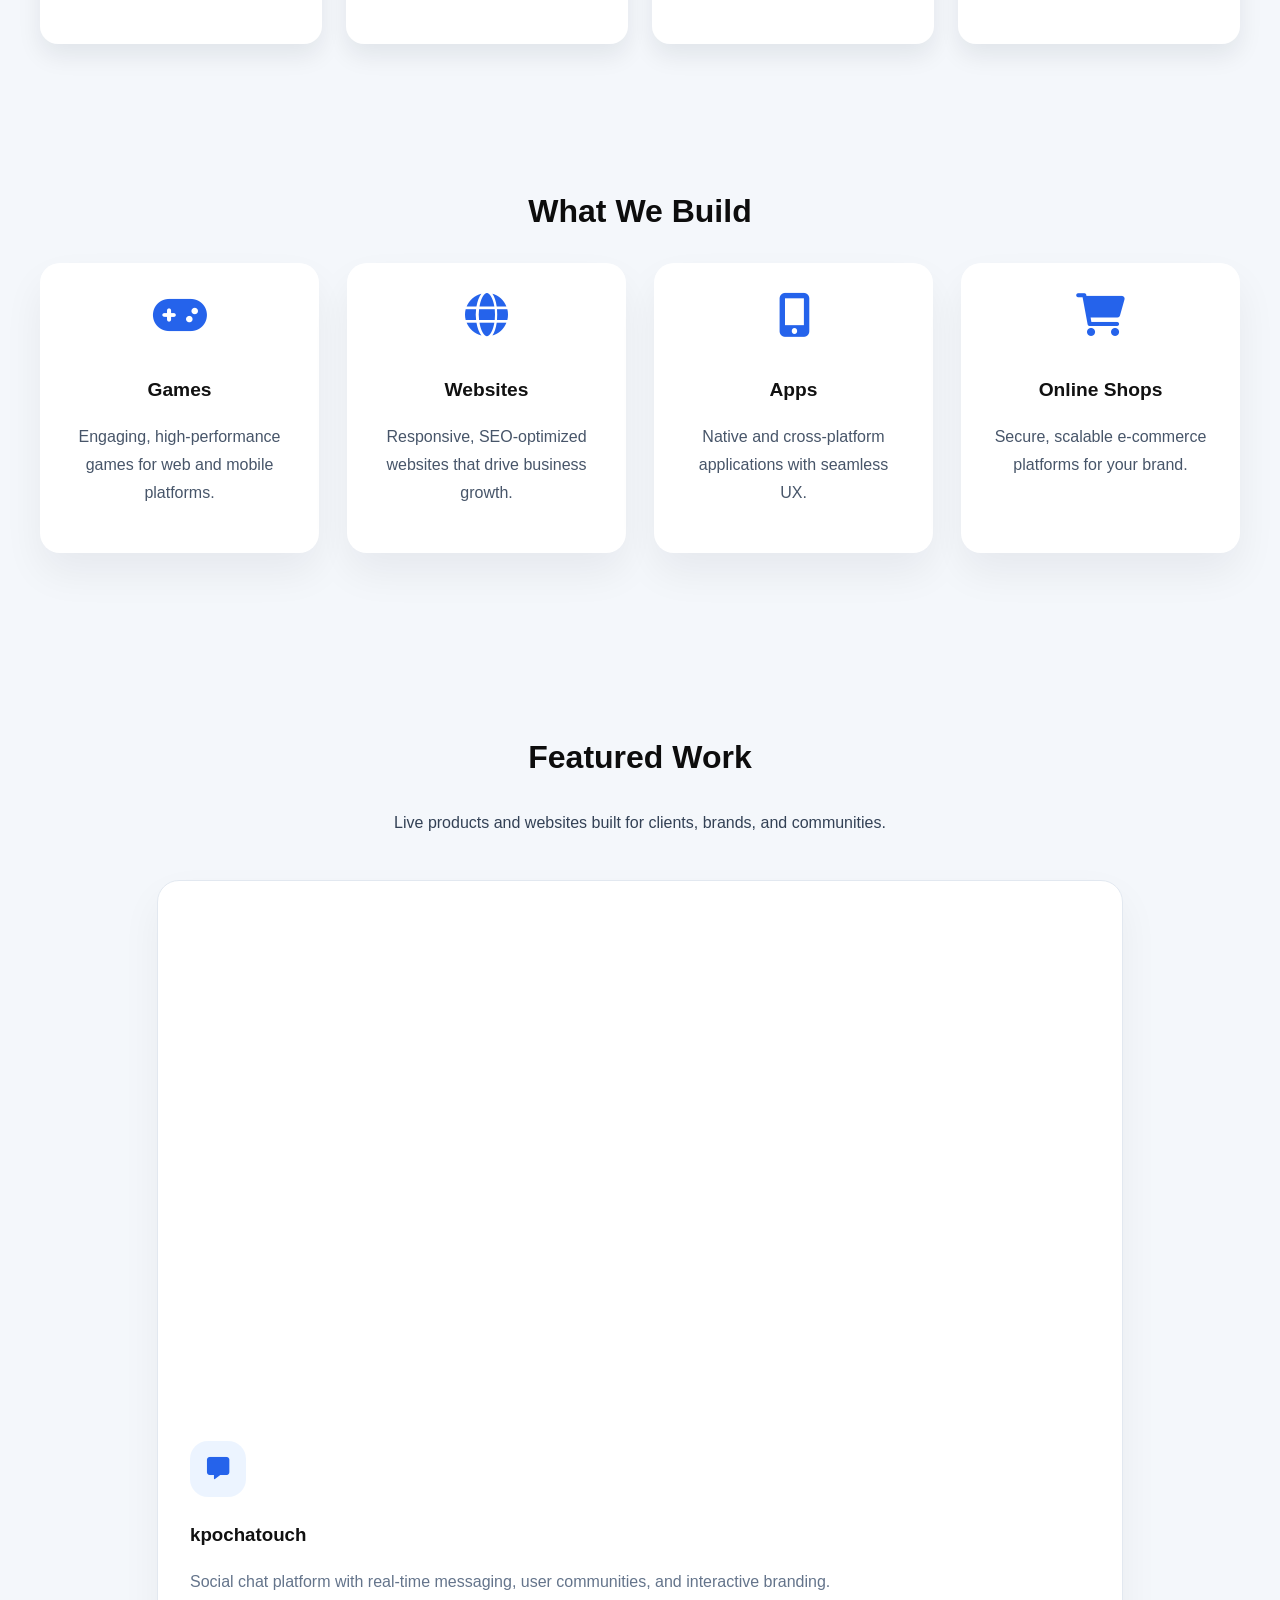
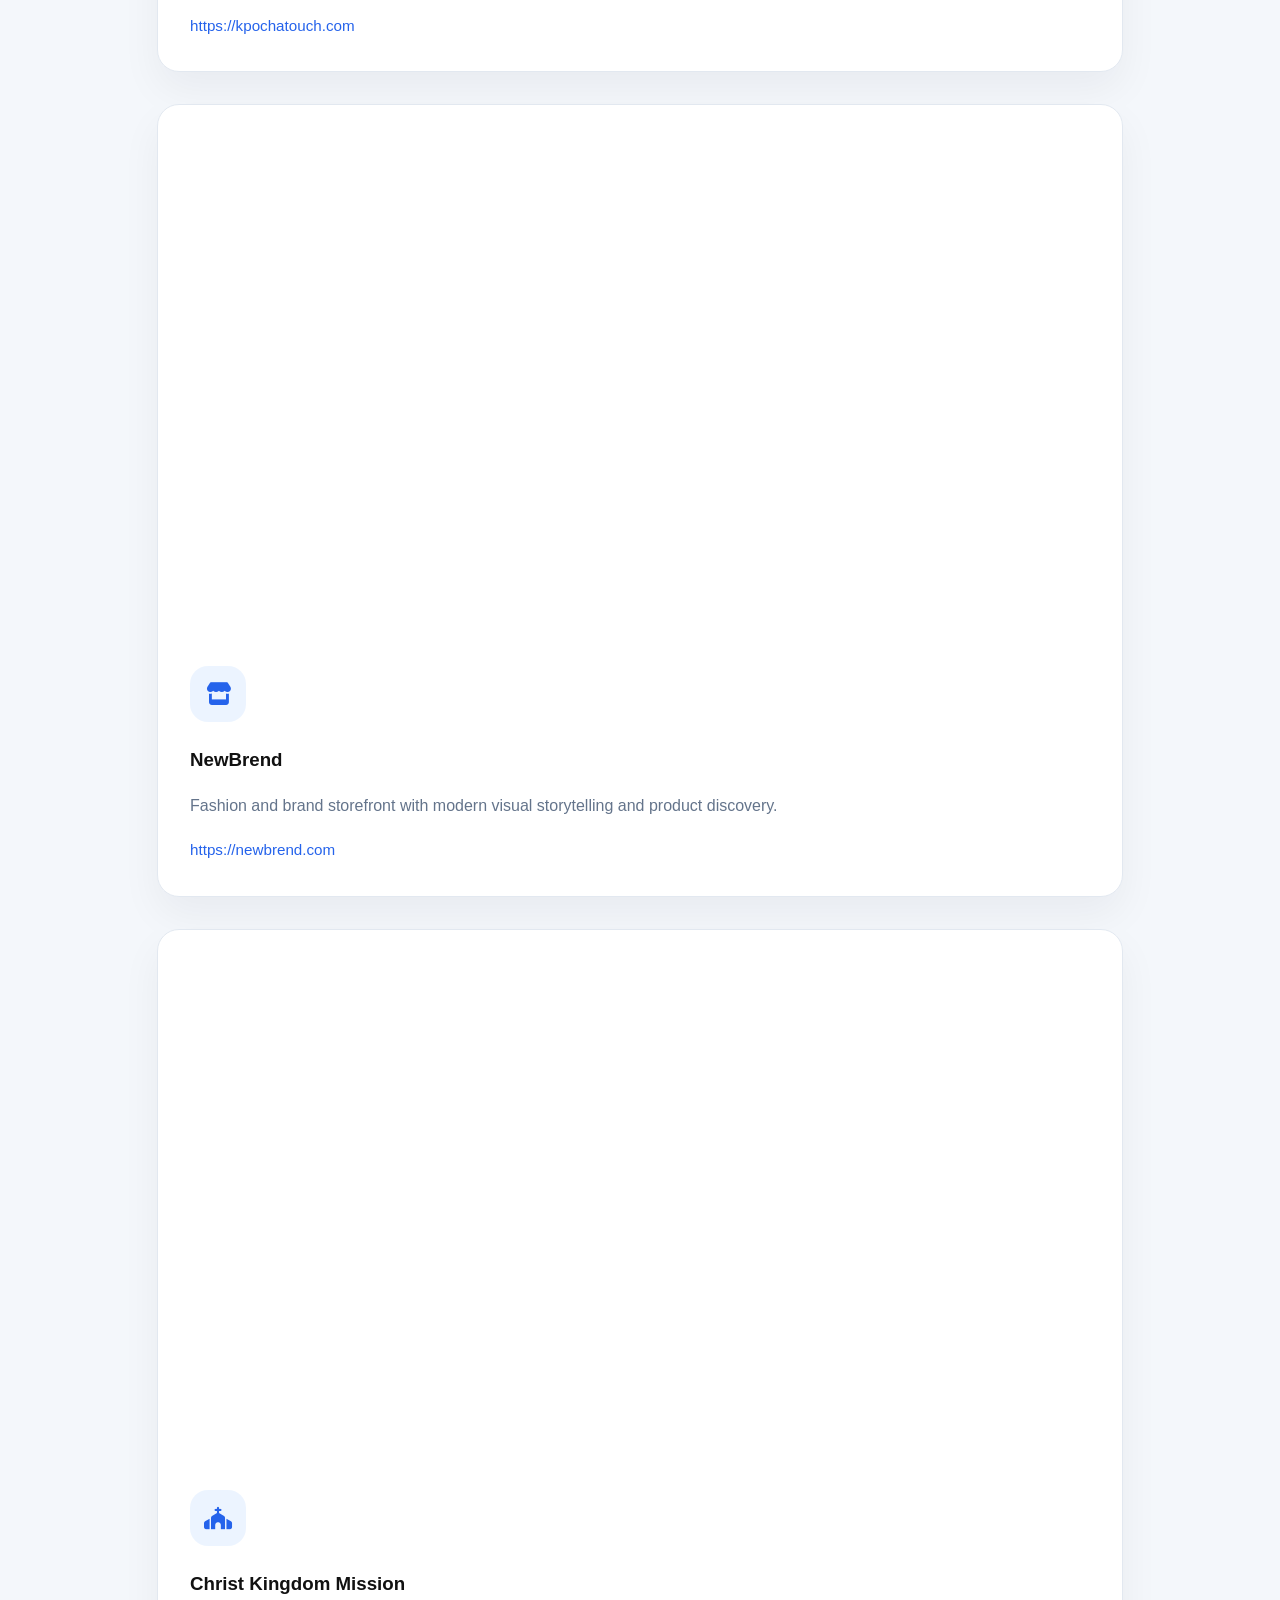
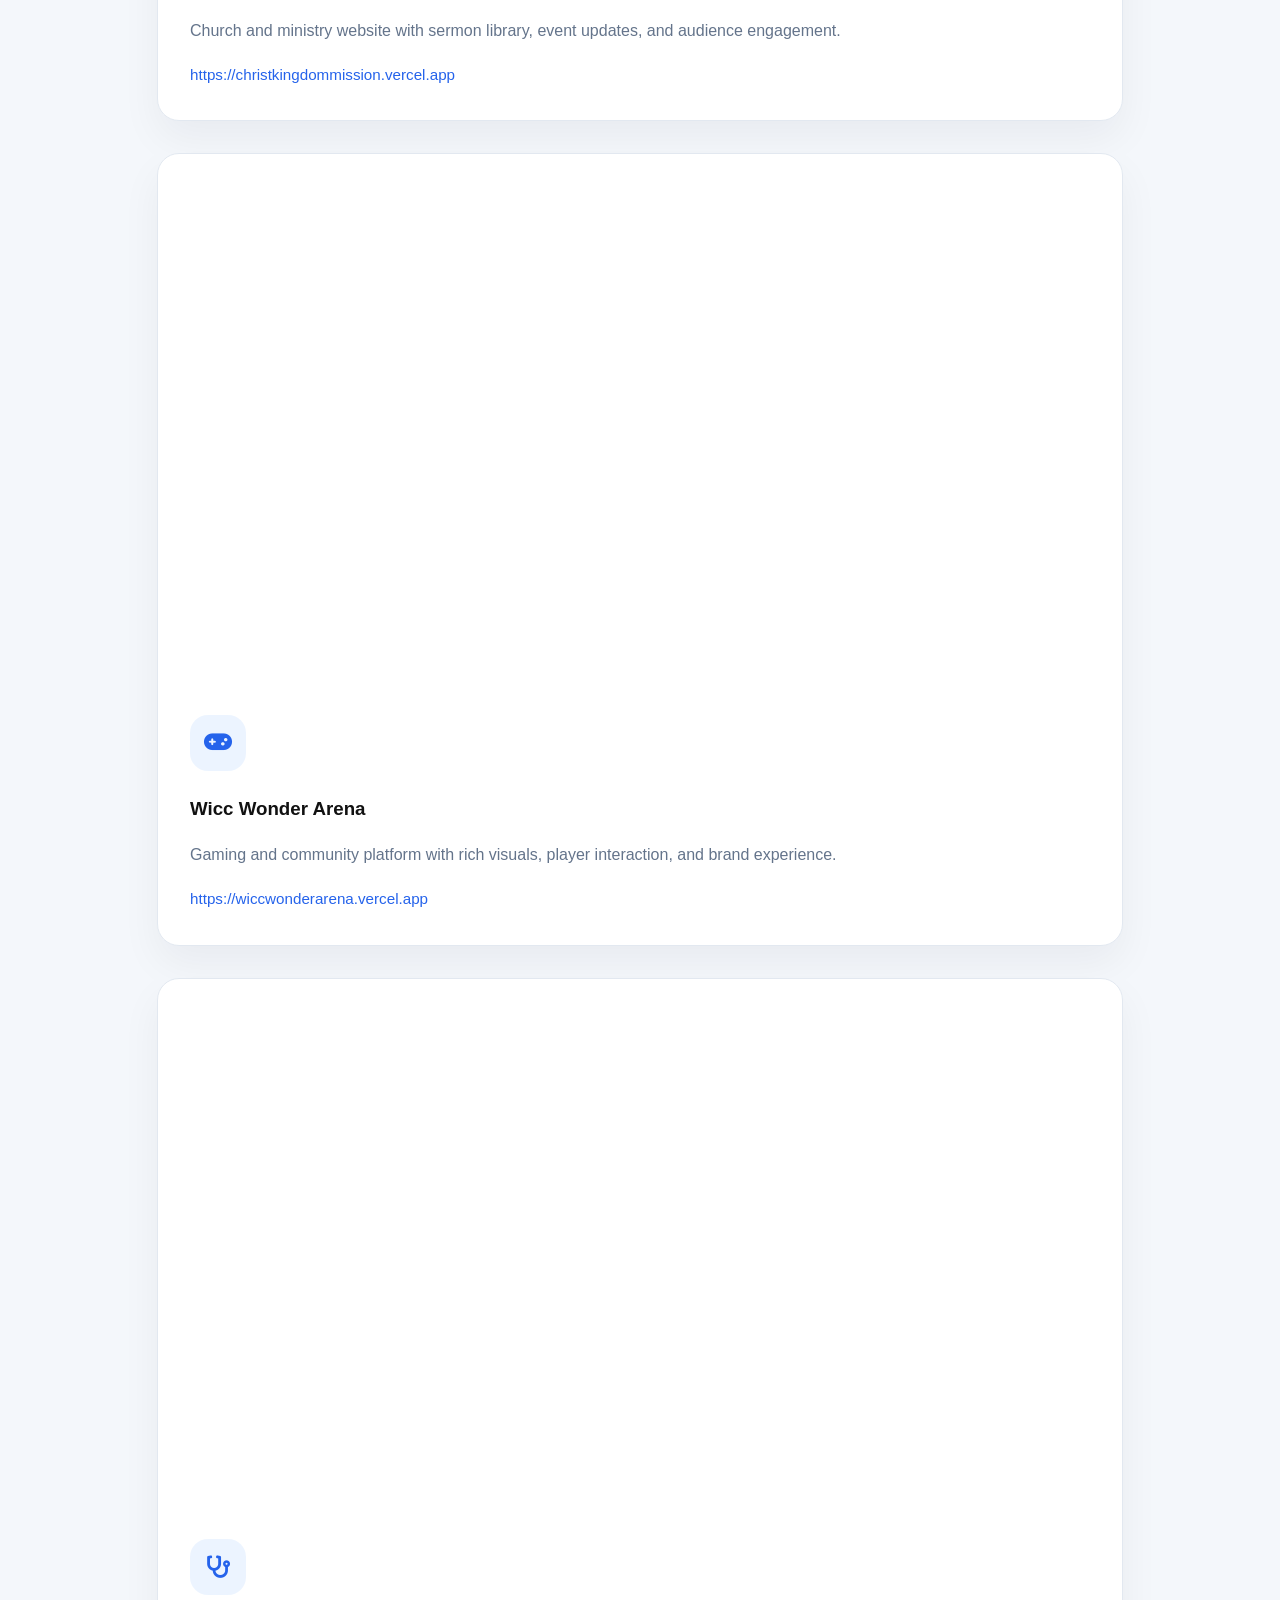
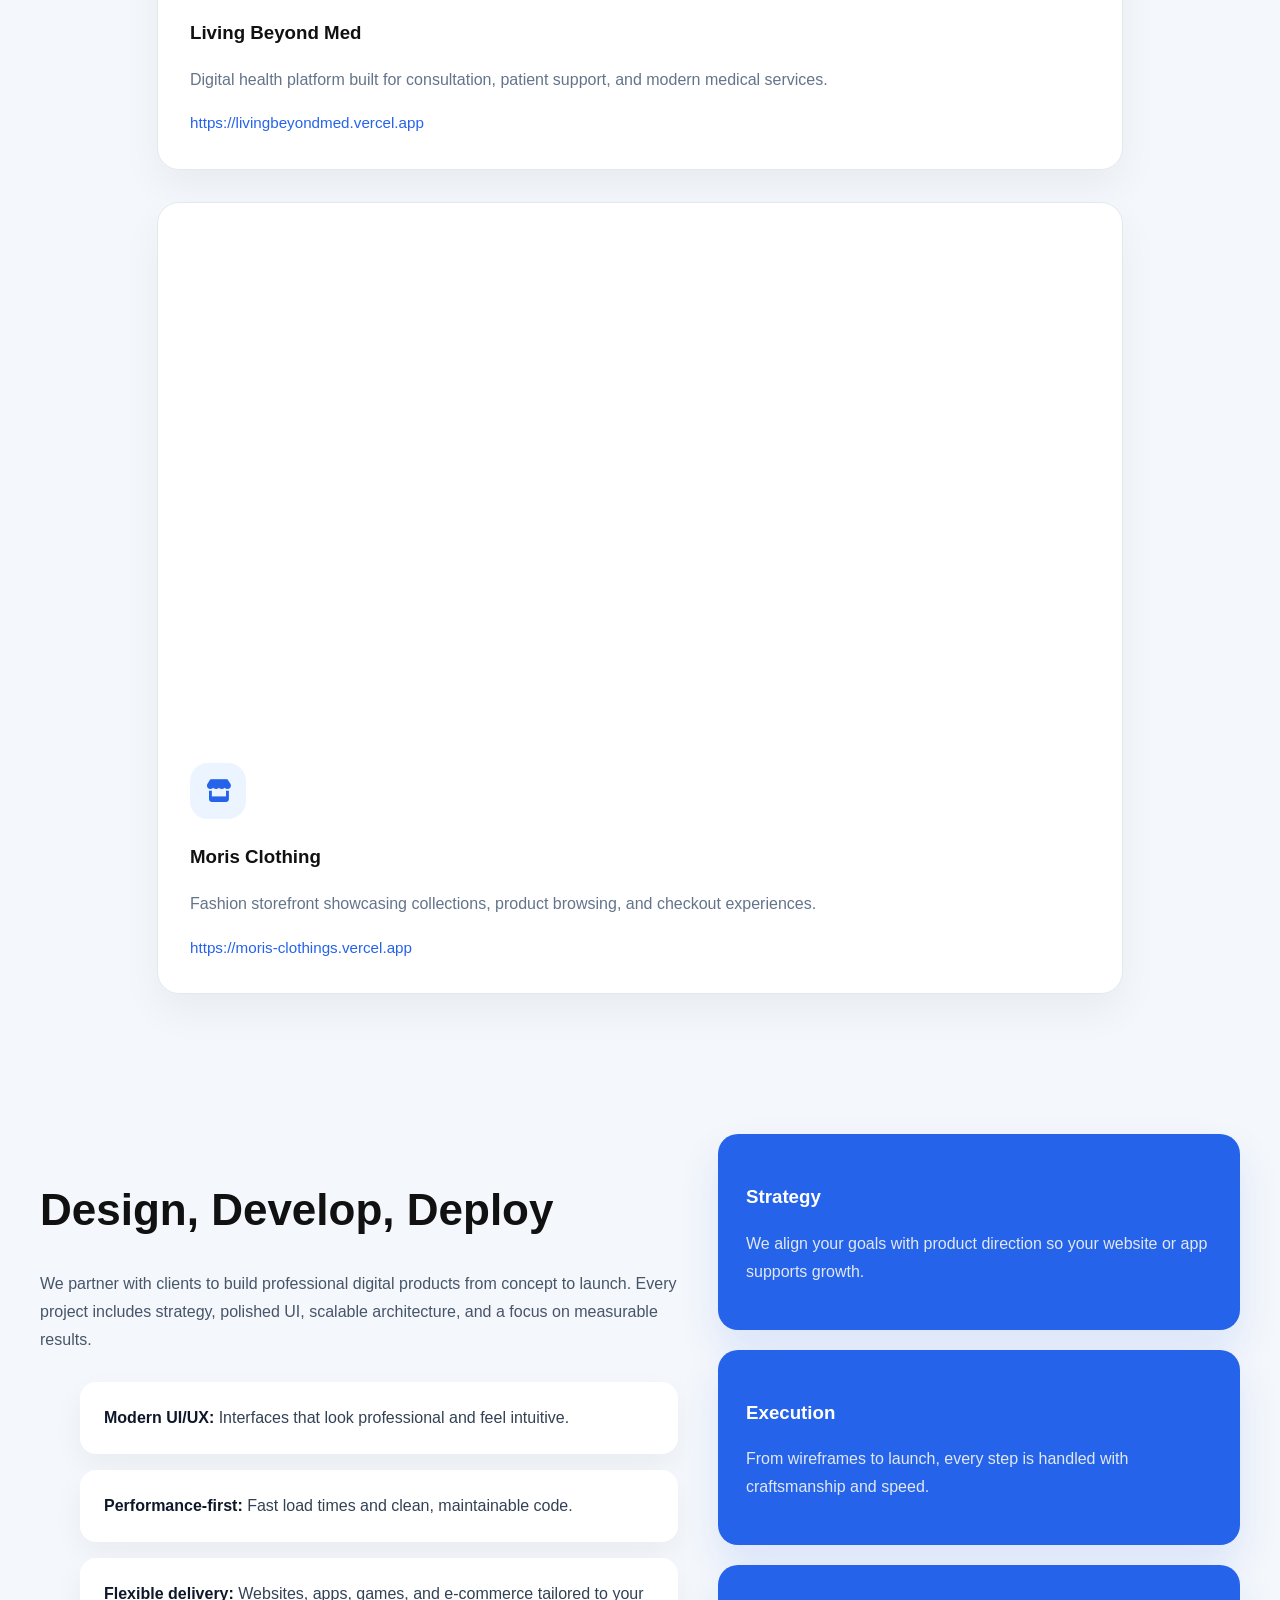
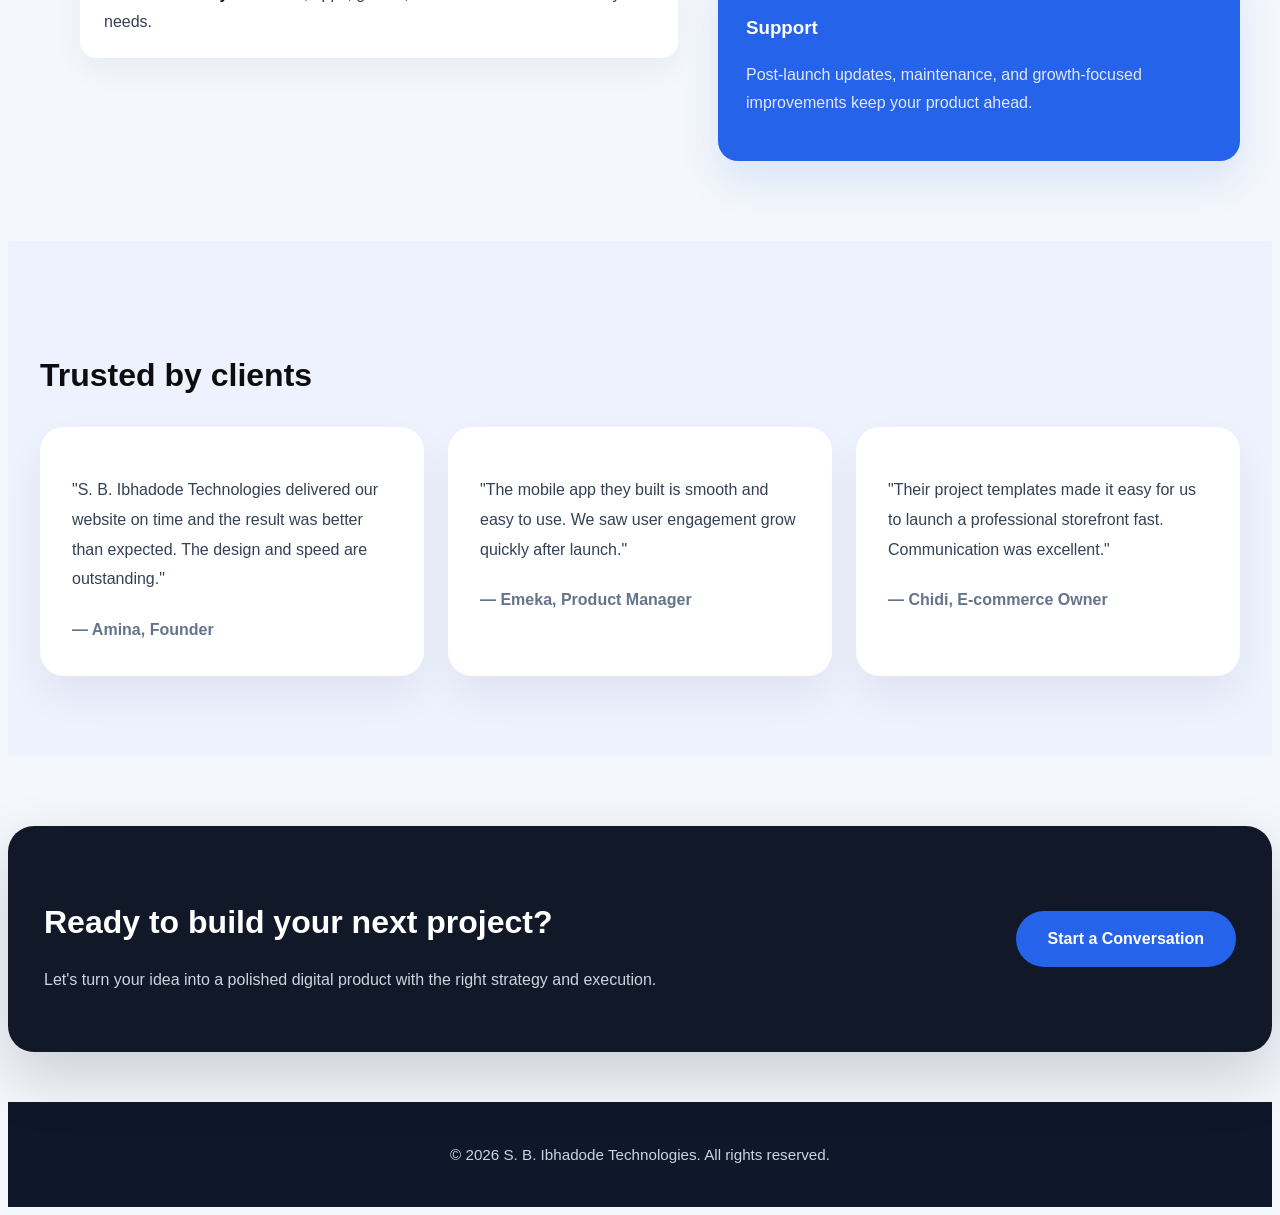
==== commit 58889282: "Stockroom link added to header" ====
--- a/index.html
+++ b/index.html
@@ -25,6 +25,7 @@
                 <li><a href="/" class="active">Home</a></li>
                 <li><a href="/services">Services</a></li>
                 <li><a href="/contact">Contact</a></li>
+                <li><a href="https://stockroom.globalcreest.com" class="stockroom-nav">Get Stockroom App</a></li>
             </ul>
             <div class="hamburger">
                 <i class="fas fa-bars"></i>
@@ -42,6 +43,10 @@
                 <div class="hero-buttons">
                     <a href="/services" class="btn primary">Explore Services</a>
                     <a href="#projects" class="btn secondary">Featured Work</a>
+                </div>
+                <div class="stockroom-promo">
+                    <p>Meet Stockroom Business App — POS and inventory management for your shop.</p>
+                    <a href="https://stockroom.globalcreest.com" class="btn primary"><i class="fas fa-download" aria-hidden="true"></i> Download Stockroom Business App</a>
                 </div>
             </div>
             <div class="hero-panel reveal slide-in-right">
--- a/css/style.css
+++ b/css/style.css
@@ -41,6 +41,10 @@
 .hamburger { display: none; font-size: 1.5rem; cursor: pointer; color: #111; transition: transform 0.3s ease; }
 .hamburger.open { transform: rotate(90deg); }
 .nav-links.active { display: flex; }
+.nav-links { align-items: center; }
+.nav-links a.stockroom-nav { display: inline-flex; padding: 10px 18px; border-radius: 999px; background: #2563eb; color: #fff; border: 0; }
+.nav-links a.stockroom-nav:hover,
+.nav-links a.stockroom-nav:focus-visible { background: #1d4ed8; }
 
 /* --- HERO SECTION --- */
 .hero {
@@ -57,6 +61,9 @@
 .highlight { color: #60a5fa; }
 .hero-copy { font-size: 1.05rem; max-width: 590px; margin-bottom: 32px; color: #d1d5db; }
 .hero-buttons { display: flex; flex-wrap: wrap; gap: 16px; }
+.stockroom-promo { margin-top: 28px; padding-top: 24px; border-top: 1px solid rgba(255,255,255,0.16); }
+.stockroom-promo p { margin-bottom: 16px; color: #d1d5db; }
+.stockroom-promo .btn { box-sizing: border-box; max-width: 100%; justify-content: center; text-align: center; }
 .hero-panel {
     display: grid;
     gap: 24px;
@@ -138,8 +145,7 @@
     margin-left: auto;
 }
 .hero-image-card img,
-.hero-image-card iframe,
-.project-card iframe {
+.hero-image-card iframe {
     width: 100%;
     height: 100%;
     object-fit: cover;
@@ -264,6 +270,12 @@
     border-radius: 18px;
     margin-bottom: 22px;
 }
+.project-card iframe.project-thumb {
+    display: block;
+    height: auto;
+    min-height: 240px;
+    border: 0;
+}
 
 /* --- REVEAL ANIMATION --- */
 .reveal {
@@ -357,11 +369,14 @@
 .section-header p { font-size: 1rem; line-height: 1.8; }
 .projects-grid {
     display: grid;
-    grid-template-columns: repeat(auto-fit, minmax(240px, 1fr));
-    gap: 24px;
+    grid-template-columns: 1fr;
+    gap: 32px;
+    justify-items: center;
 }
 .project-card {
     background: #fff;
+    width: 100%;
+    max-width: 900px; /* Adjust between 800px and 1000px if desired */
     padding: 32px;
     border-radius: 22px;
     border: 1px solid #e2e8f0;
@@ -369,10 +384,6 @@
     transition: transform 0.35s ease, border-color 0.35s ease, box-shadow 0.35s ease;
     position: relative;
 }
-.project-card:nth-child(2) { transform: translateY(10px); }
-.project-card:nth-child(3) { transform: translateY(20px); }
-.project-card:nth-child(4) { transform: translateY(10px); }
-.project-card:nth-child(5) { transform: translateY(0); }
 .project-card:hover { transform: translateY(-8px) scale(1.01); border-color: #c7d2fe; box-shadow: 0 26px 55px rgba(15,23,42,0.12); z-index: 2; }
 .project-icon {
     width: 56px;
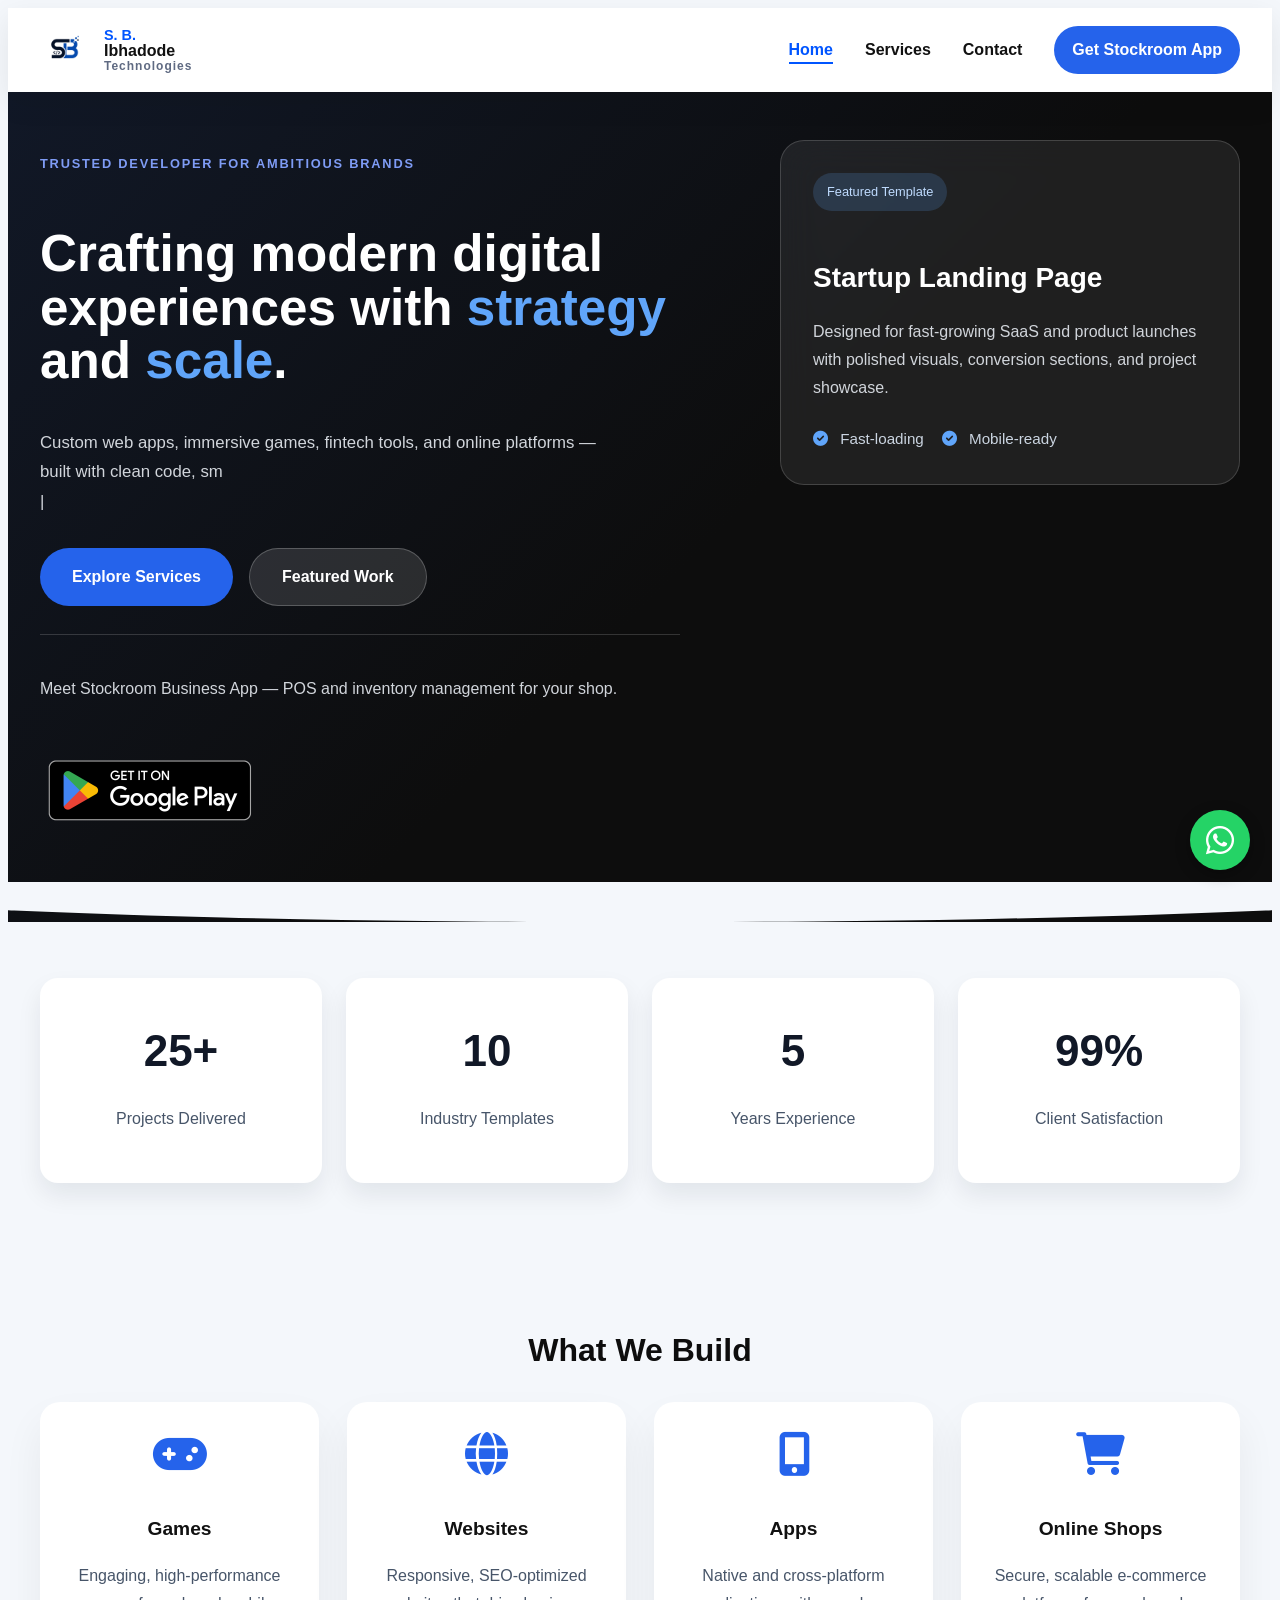
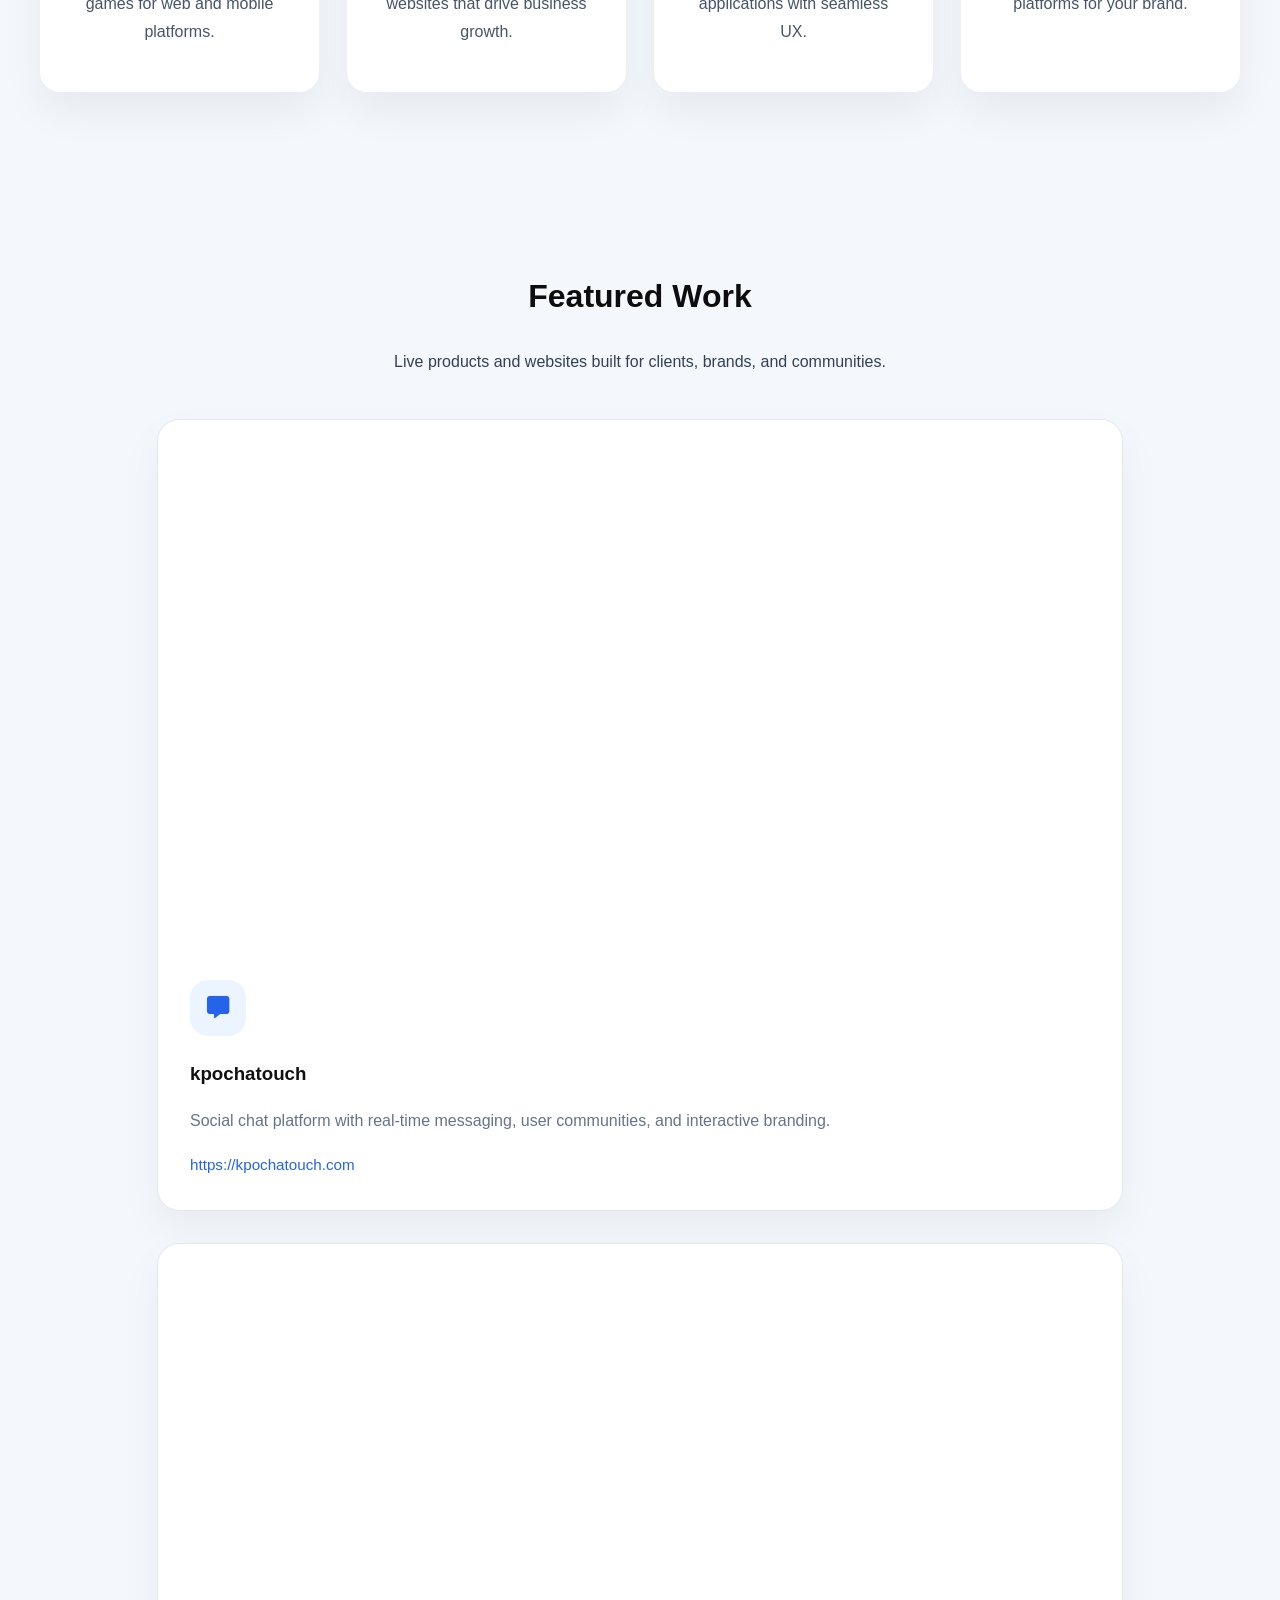
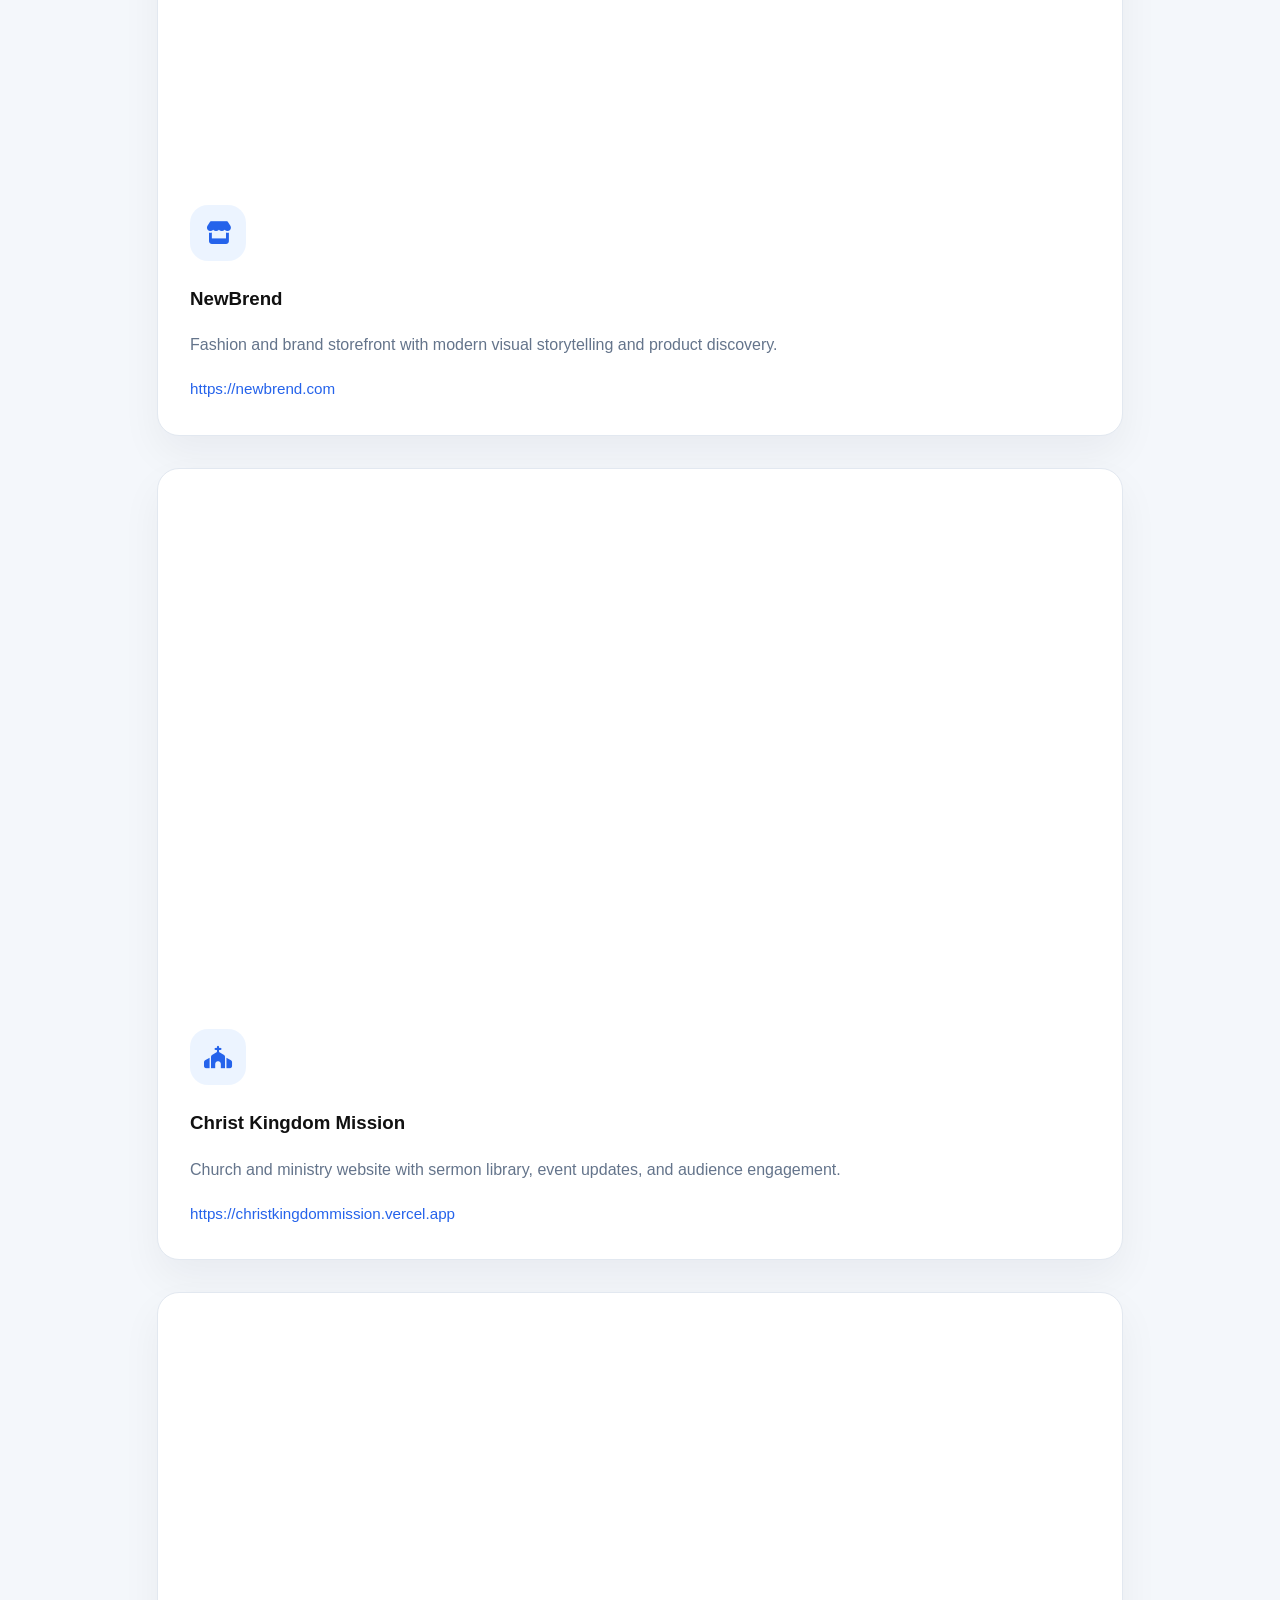
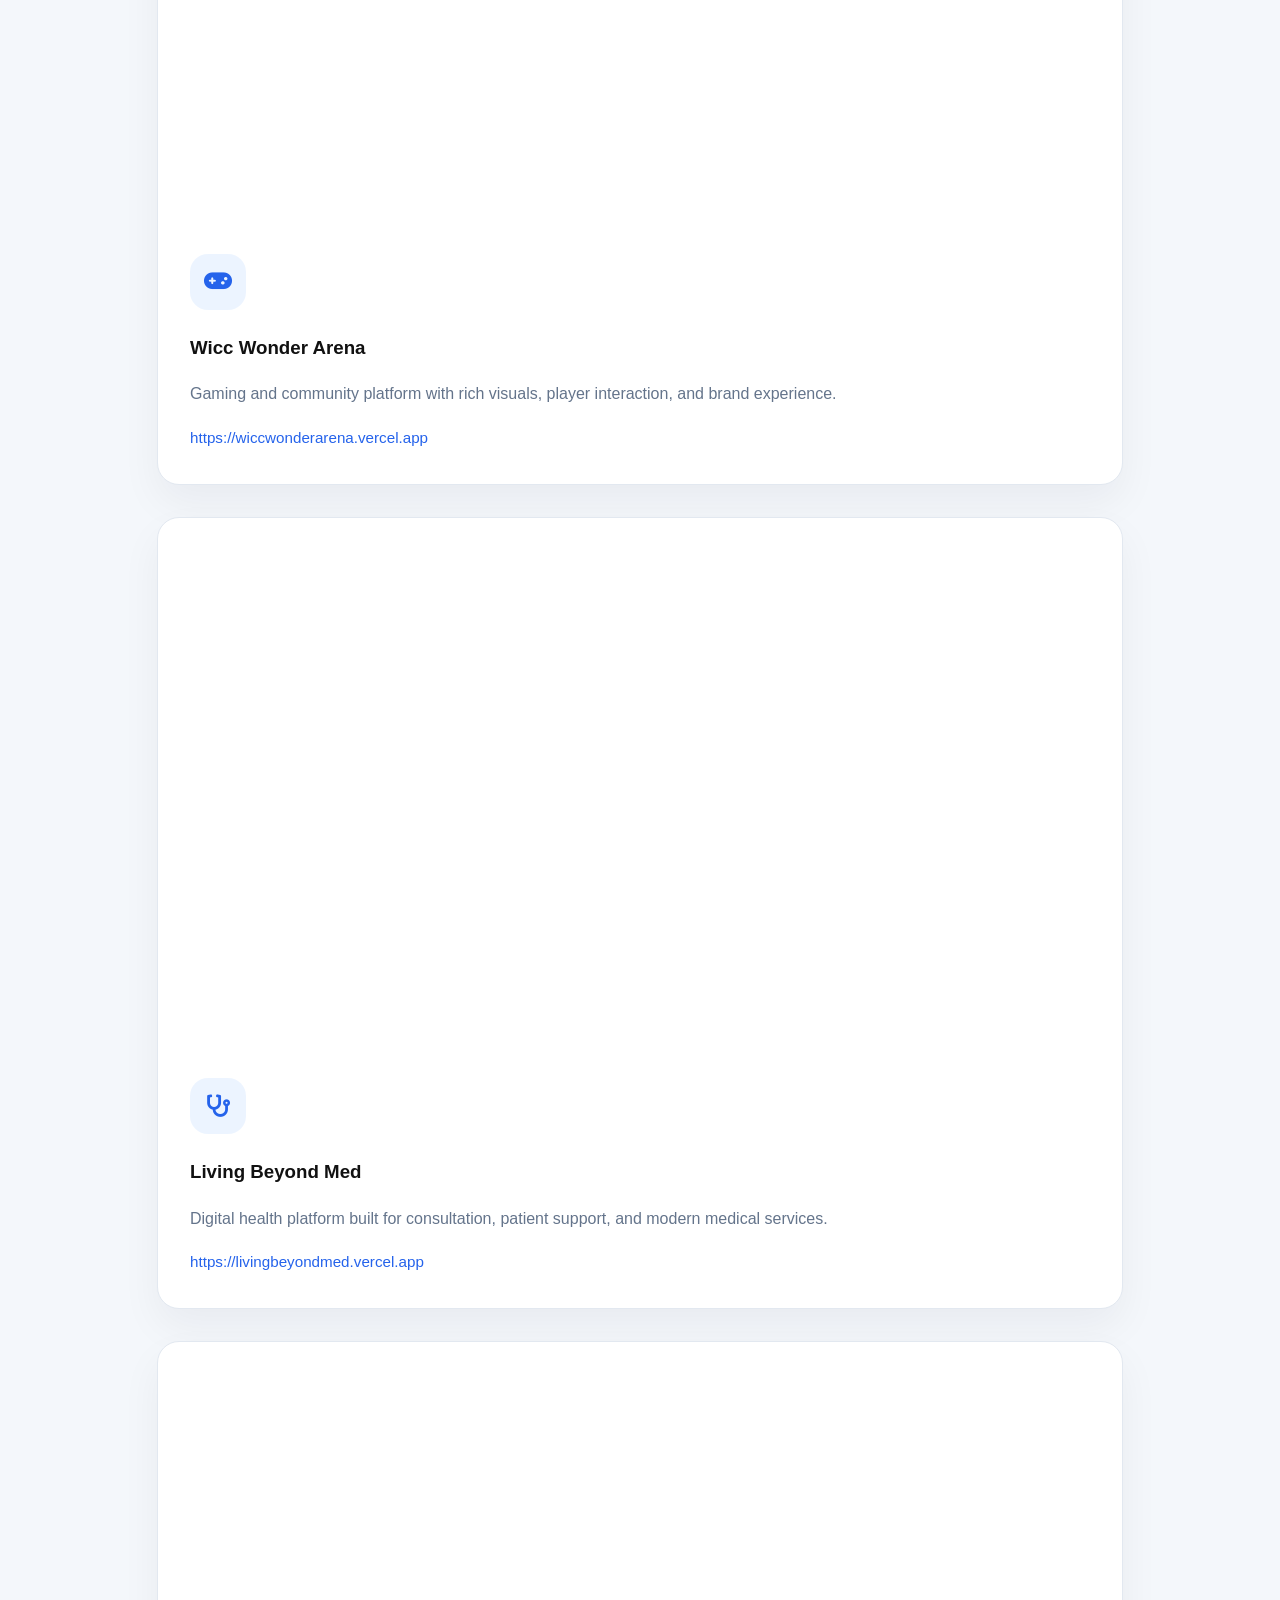
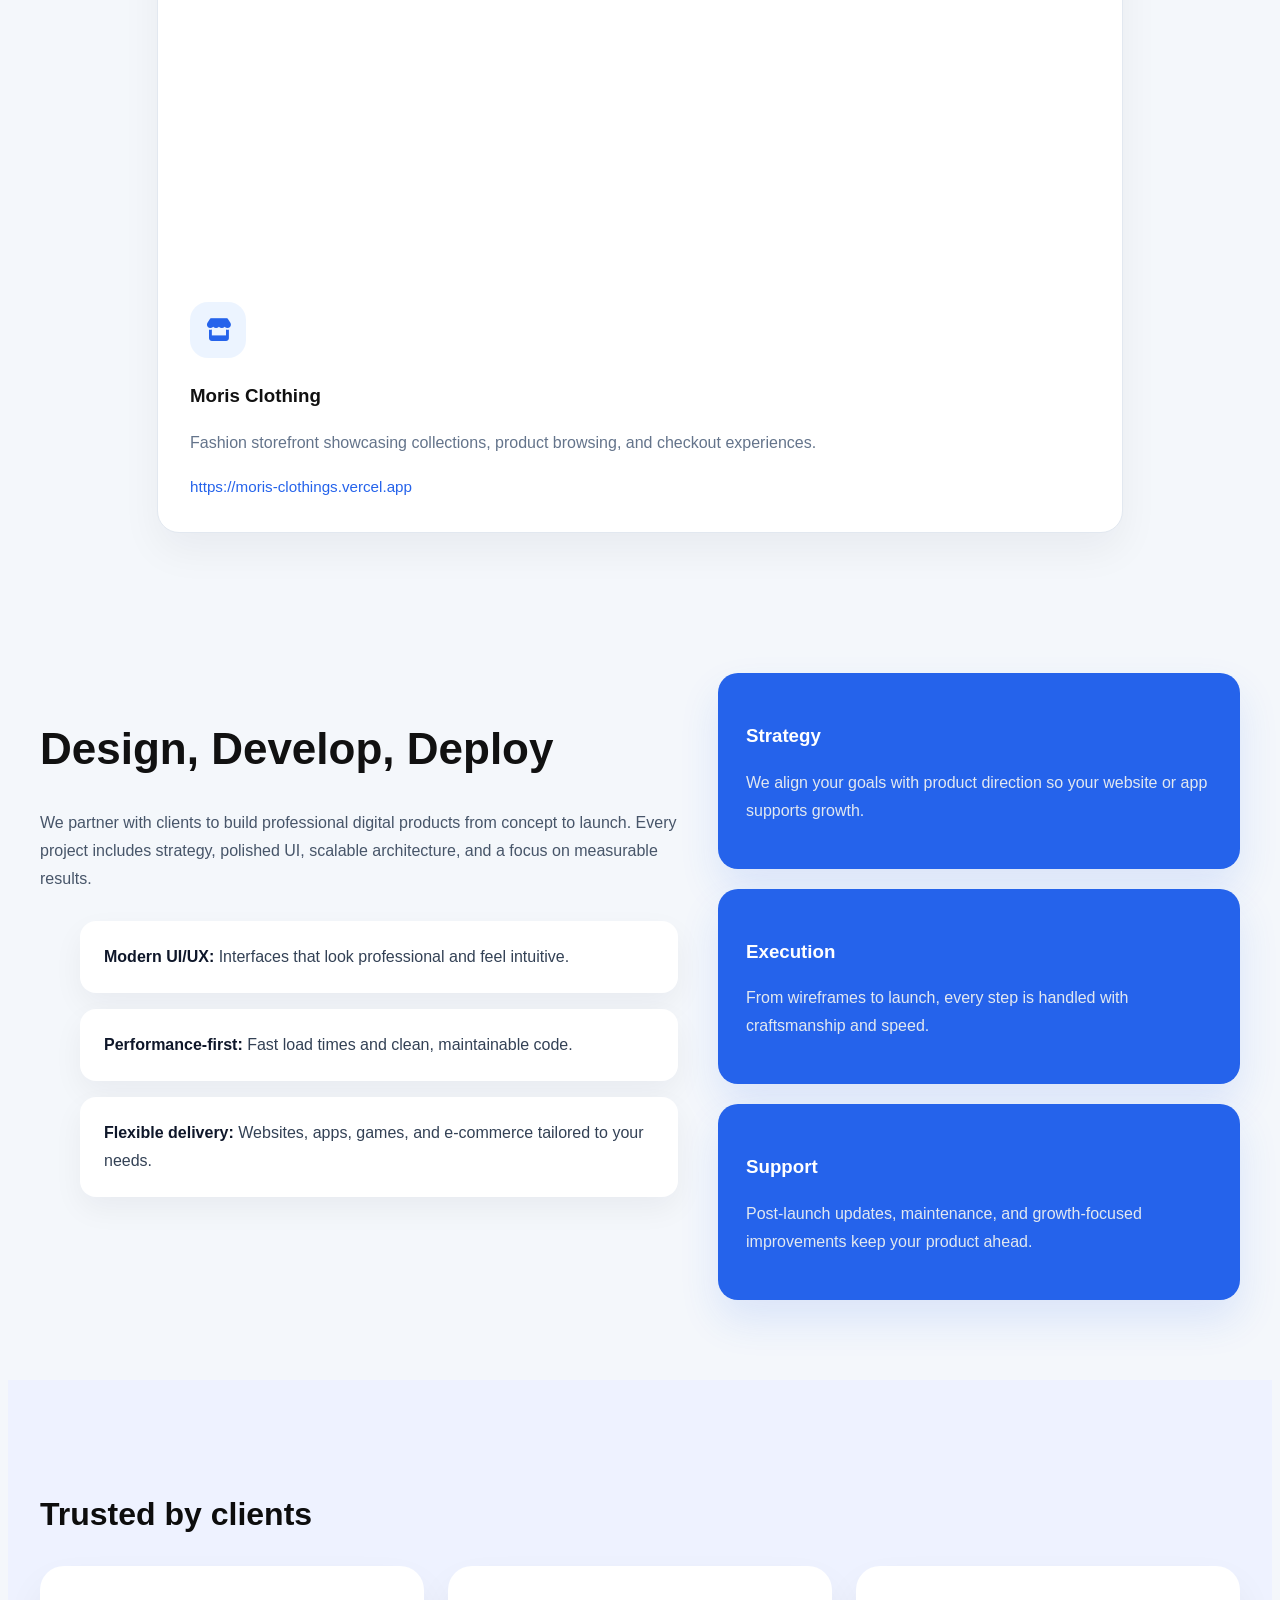
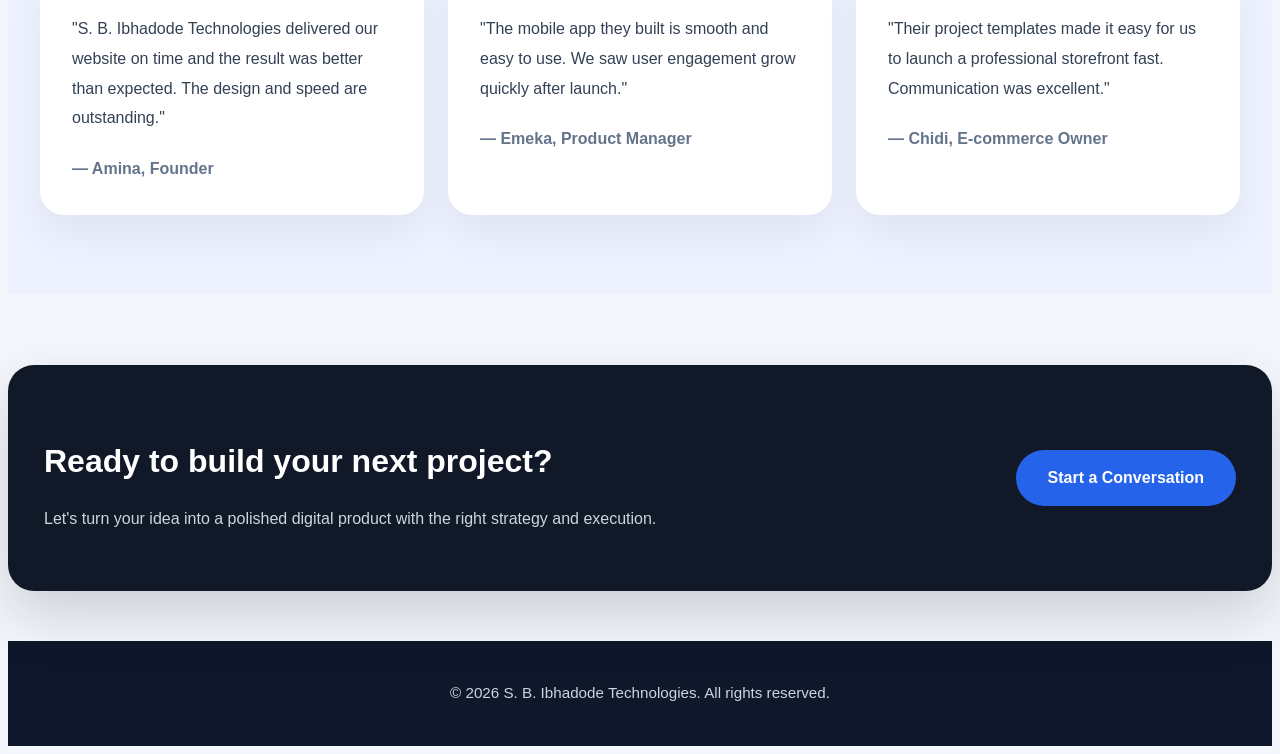
==== commit 81bbe7a3: "Play store badge added" ====
--- a/index.html
+++ b/index.html
@@ -46,21 +46,10 @@
                 </div>
                 <div class="stockroom-promo">
                     <p>Meet Stockroom Business App — POS and inventory management for your shop.</p>
-                    <a href="https://stockroom.globalcreest.com" class="btn primary"><i class="fas fa-download" aria-hidden="true"></i> Download Stockroom Business App</a>
+                    <a href="https://play.google.com/store/apps/details?id=com.stockroom.business" class="play-store-badge" aria-label="Get Stockroom Business on Google Play"><img src="images/googleplay-badge.png" alt="Get it on Google Play" width="220" style="display:block;width:220px;max-width:100%;height:auto"></a>
                 </div>
             </div>
             <div class="hero-panel reveal slide-in-right">
-                <div class="hero-image-stack home-stack">
-                    <div class="hero-image-card">
-                        <img src="images/kpochatouch.png" alt="kpochatouch preview" class="hero-faint">
-                    </div>
-                    <div class="hero-image-card">
-                        <img src="images/newbrend.png" alt="NewBrend preview" class="hero-faint">
-                    </div>
-                    <div class="hero-image-card">
-                        <img src="images/christkingdommission.png" alt="Christ Kingdom Mission preview" class="hero-faint">
-                    </div>
-                </div>
                 <div class="hero-card">
                     <span class="hero-card-label">Featured Template</span>
                     <h2>Startup Landing Page</h2>
--- a/css/style.css
+++ b/css/style.css
@@ -50,11 +50,11 @@
 .hero {
     background: linear-gradient(135deg, #111827 0%, #0d0d0d 55%);
     color: #fff;
-    padding: 100px 0 60px;
+    padding: 48px 0 60px;
     position: relative;
     overflow: hidden;
 }
-.hero-grid { display: grid; grid-template-columns: 1.2fr 0.8fr; gap: 50px; align-items: center; }
+.hero-grid { display: grid; grid-template-columns: 1.2fr 0.8fr; gap: 50px; align-items: start; }
 .hero-text { max-width: 640px; }
 .eyebrow { display: inline-block; margin-bottom: 18px; color: #7f9cf5; font-weight: 700; letter-spacing: 0.14em; text-transform: uppercase; font-size: 0.8rem; }
 .hero h1 { font-size: clamp(2.8rem, 4vw, 4.4rem); line-height: 1.04; margin-bottom: 24px; }
@@ -171,13 +171,13 @@
     bottom: 0;
     left: 0;
     width: 100%;
-    height: 120px;
+    height: 40px;
     background: #f4f7fb;
     clip-path: ellipse(70% 100% at 50% 0%);
 }
 
 .page-header {
-    padding: 100px 0 80px;
+    padding: 48px 0 60px;
     background: linear-gradient(135deg, #111827 0%, #0d0d0d 55%);
     color: #fff;
     position: relative;
@@ -479,7 +479,7 @@
     .nav-links { display: none; flex-direction: column; position: absolute; top: 84px; left: 0; width: 100%; background: #fff; padding: 20px; box-shadow: 0 8px 24px rgba(15,23,42,0.15); }
     .nav-links.active { display: flex; }
     .nav-links li { text-align: center; margin: 16px 0; }
-    .hero { padding-top: 90px; }
+    .hero { padding-top: 36px; }
     .hero h1 { font-size: 2.6rem; }
     .hero-buttons { flex-direction: column; align-items: stretch; }
     .projects-grid, .testimonial-grid, .stats-grid { grid-template-columns: 1fr; }
@@ -497,7 +497,7 @@
 
 @media (max-width: 540px) {
     .container { padding: 0 16px; }
-    .hero { padding: 70px 0 40px; }
+    .hero { padding: 28px 0 56px; }
     .hero-copy { font-size: 1rem; }
     .hero-card { padding: 26px; }
     .stat-card { padding: 24px; }
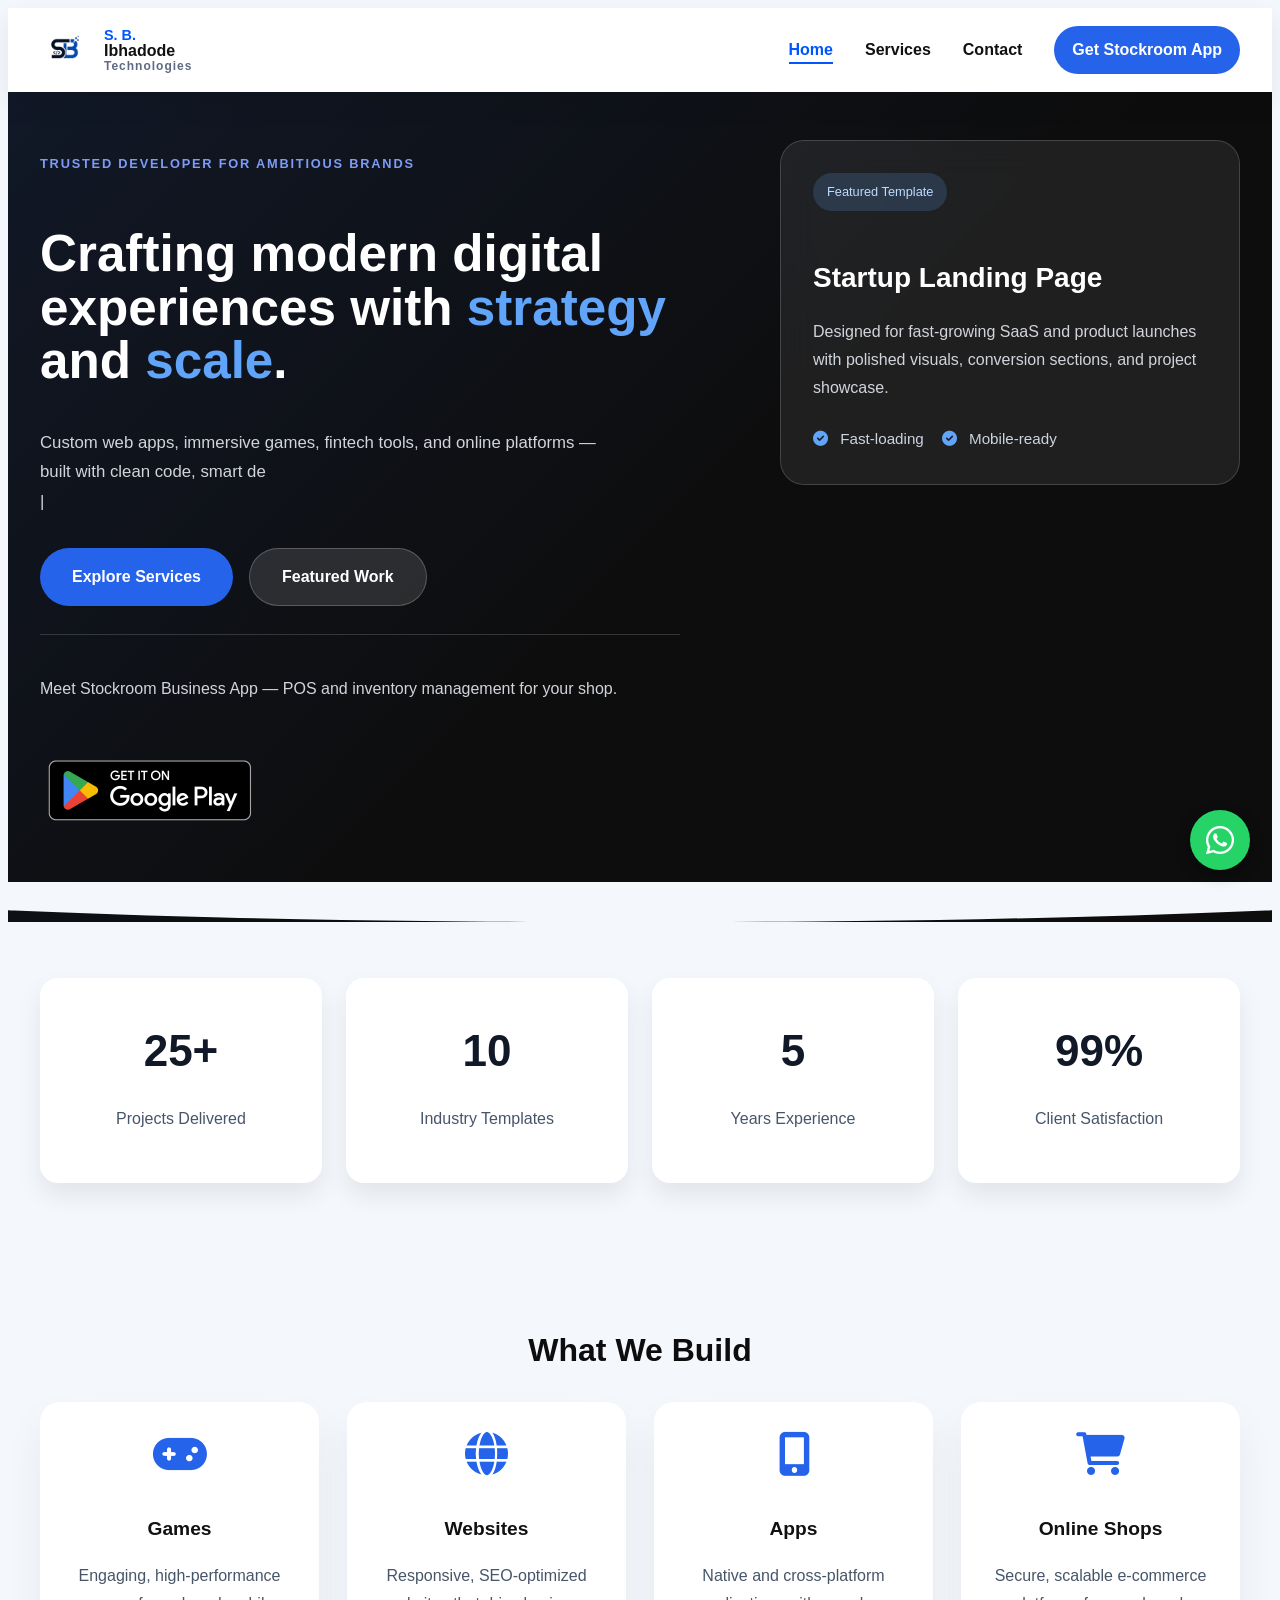
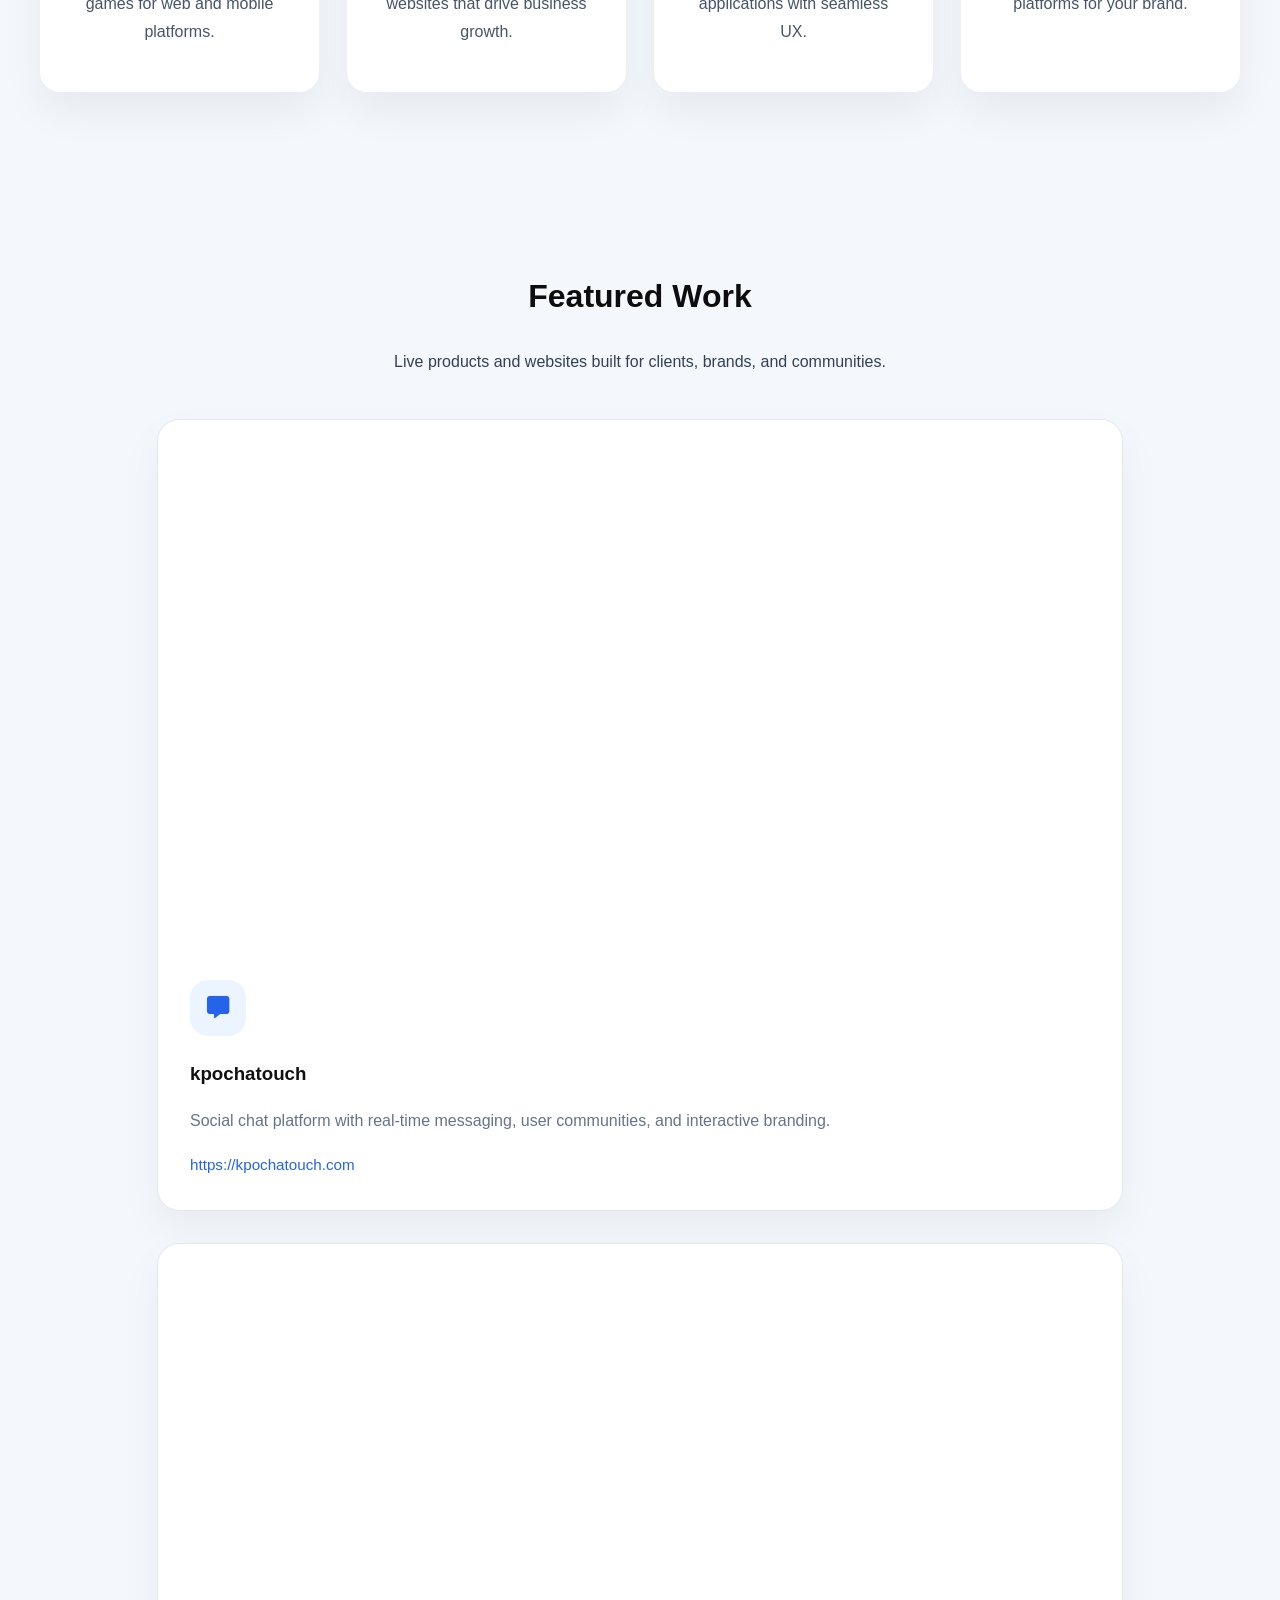
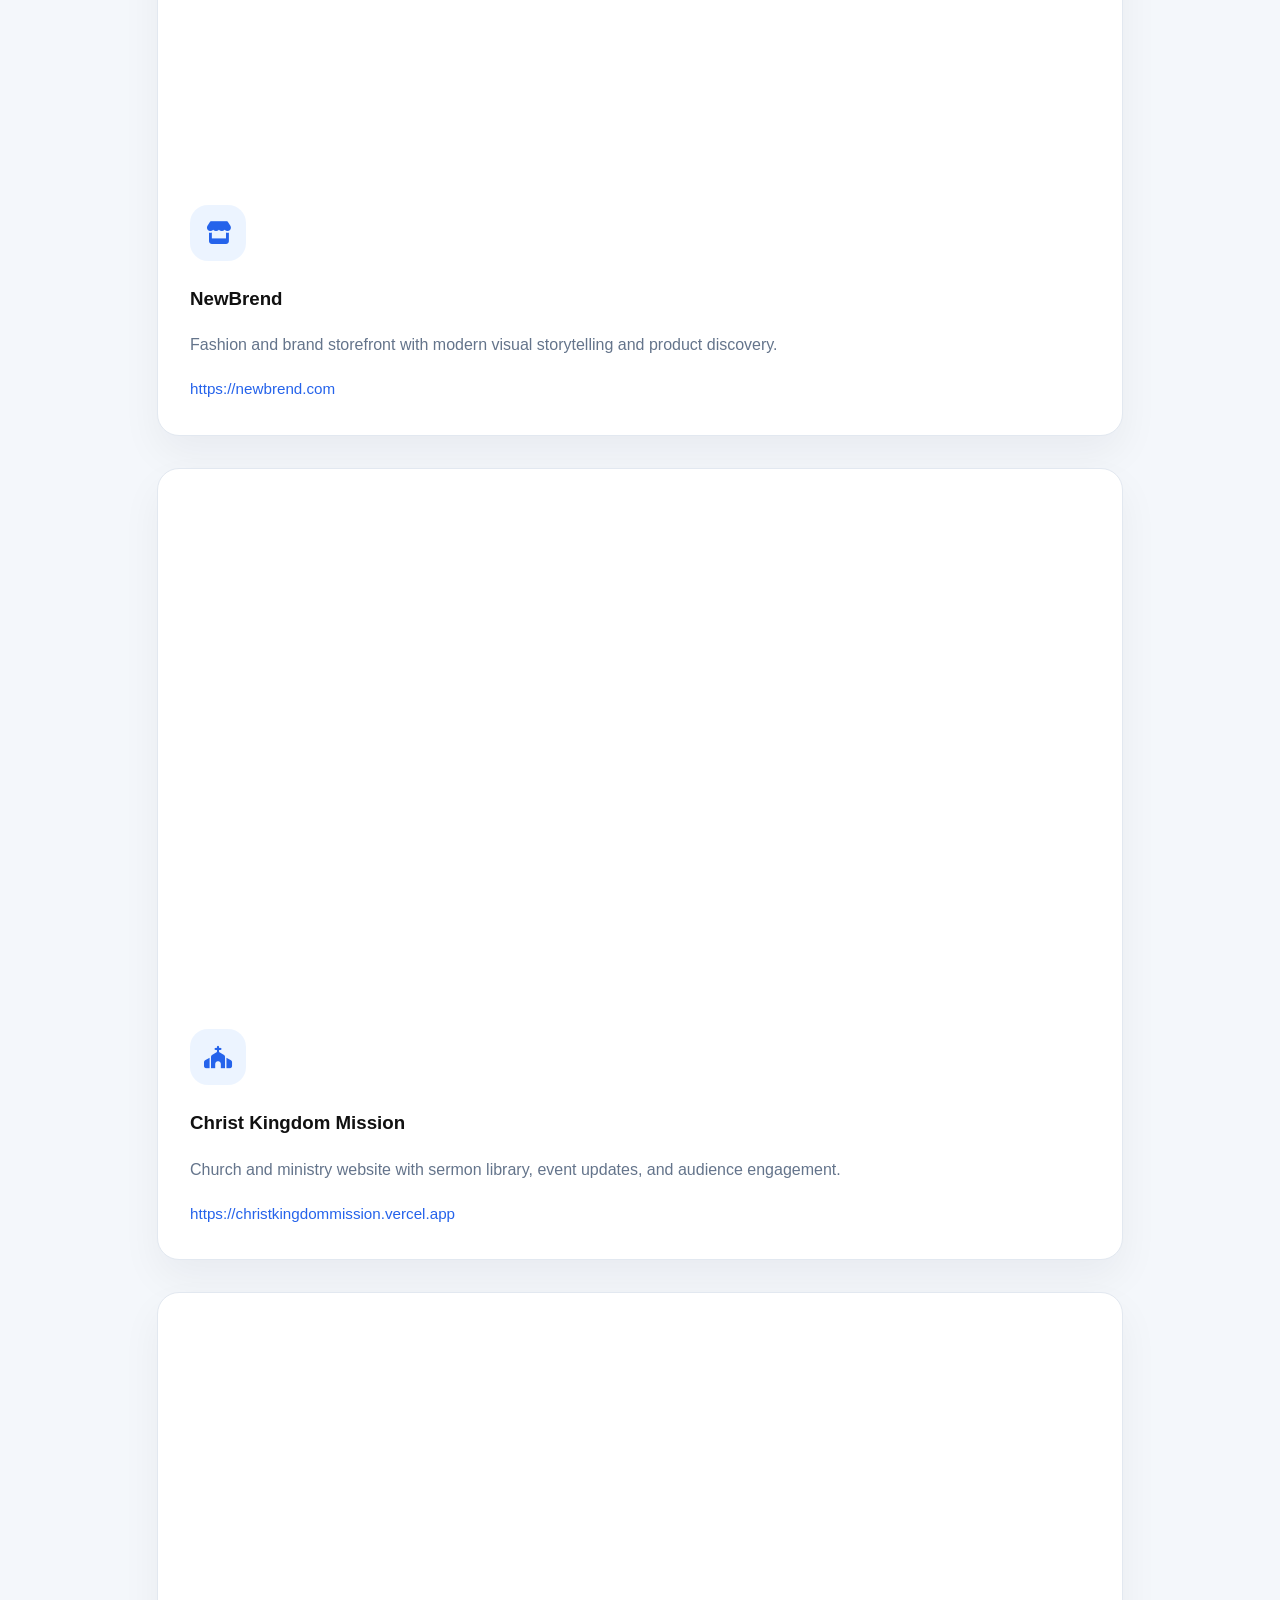
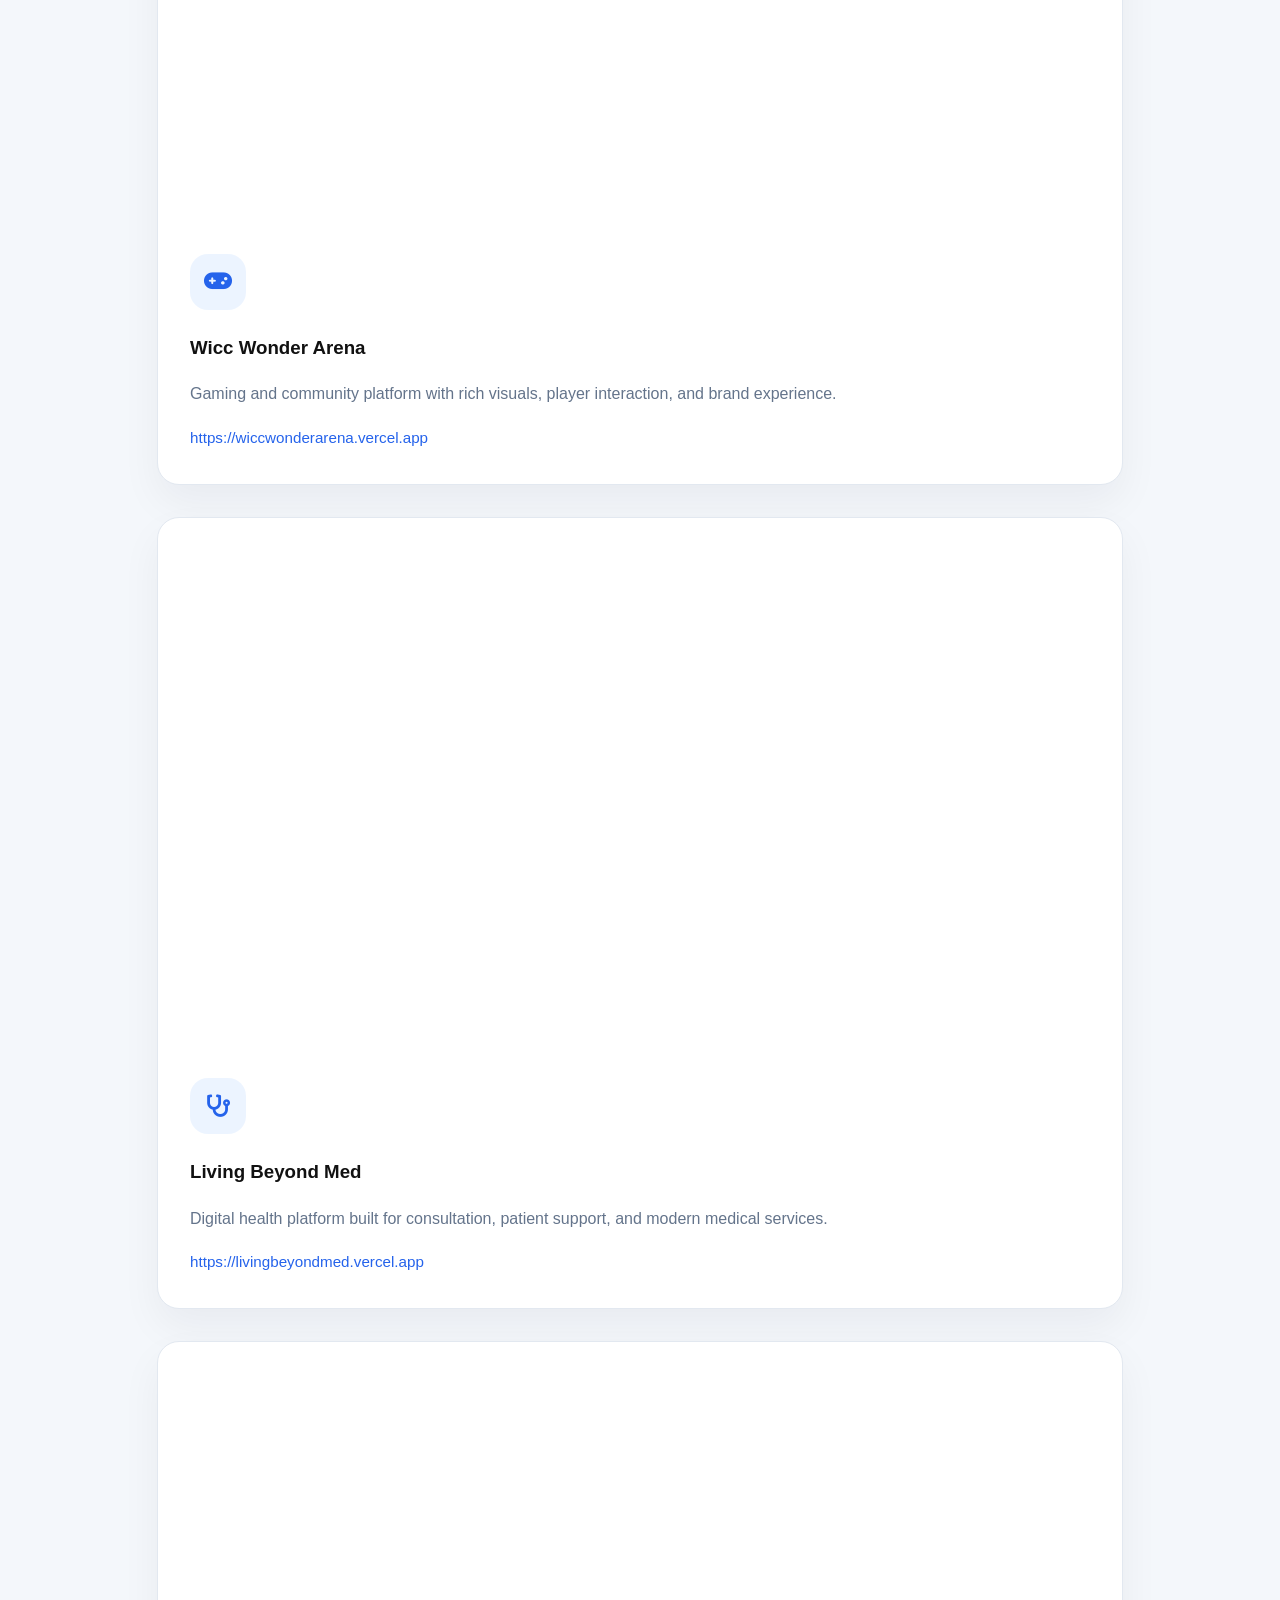
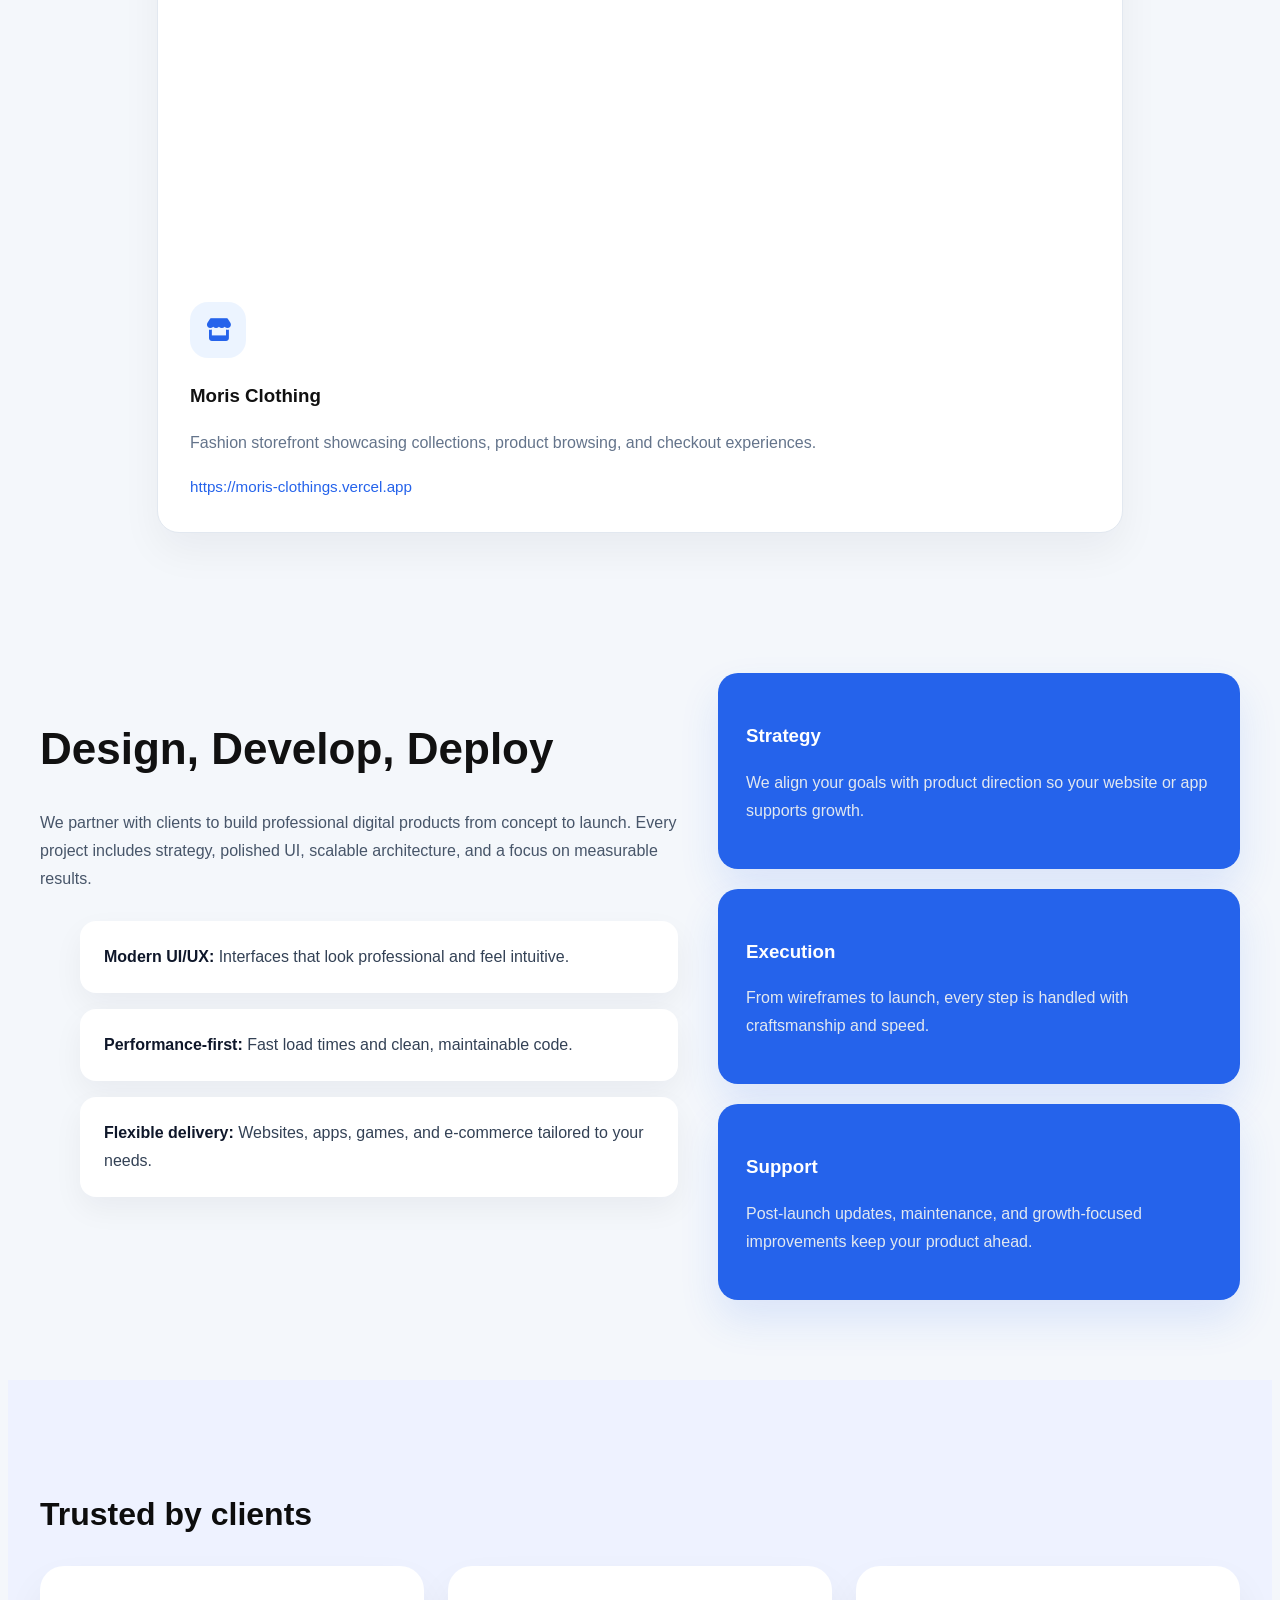
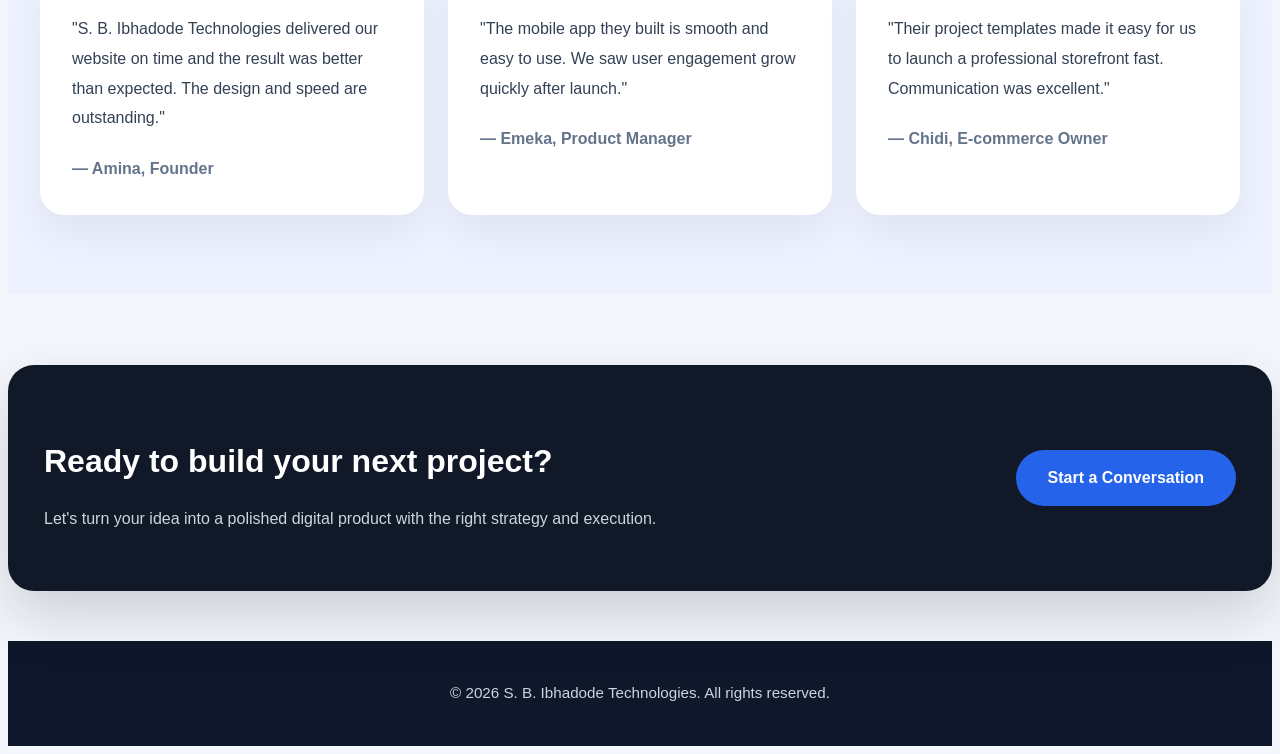
==== commit f8496931: "Sitemap added" ====
--- a/index.html
+++ b/index.html
@@ -3,7 +3,24 @@
 <head>
     <meta charset="UTF-8">
     <meta name="viewport" content="width=device-width, initial-scale=1.0">
-    <title>Home | S. B. Ibhadode Technologies</title>
+    <title>S. B. Ibhadode Technologies | Web, Apps & Software Development</title>
+    <meta name="description" content="S. B. Ibhadode Technologies builds custom websites, web apps, mobile apps, games, fintech tools, and digital platforms for ambitious brands.">
+    <link rel="canonical" href="https://sbi.globalcreest.com/">
+    <link rel="icon" type="image/png" sizes="48x48" href="/images/favicon-48.png">
+    <link rel="icon" href="/favicon.ico" sizes="48x48">
+    <link rel="apple-touch-icon" sizes="180x180" href="/images/apple-touch-icon.png">
+    <meta property="og:type" content="website">
+    <meta property="og:site_name" content="S. B. Ibhadode Technologies">
+    <meta property="og:title" content="S. B. Ibhadode Technologies | Web, Apps & Software Development">
+    <meta property="og:description" content="S. B. Ibhadode Technologies builds custom websites, web apps, mobile apps, games, fintech tools, and digital platforms for ambitious brands.">
+    <meta property="og:url" content="https://sbi.globalcreest.com/">
+    <meta property="og:image" content="https://sbi.globalcreest.com/images/og-image.png">
+    <meta property="og:image:width" content="1200">
+    <meta property="og:image:height" content="630">
+    <meta name="twitter:card" content="summary_large_image">
+    <meta name="twitter:title" content="S. B. Ibhadode Technologies | Web, Apps & Software Development">
+    <meta name="twitter:description" content="S. B. Ibhadode Technologies builds custom websites, web apps, mobile apps, games, fintech tools, and digital platforms for ambitious brands.">
+    <meta name="twitter:image" content="https://sbi.globalcreest.com/images/og-image.png">
     <link rel="stylesheet" href="css/reference">
     <link rel="stylesheet" href="css/style.css">
     <link rel="stylesheet" href="https://cdnjs.cloudflare.com/ajax/libs/font-awesome/6.0.0/css/all.min.css">
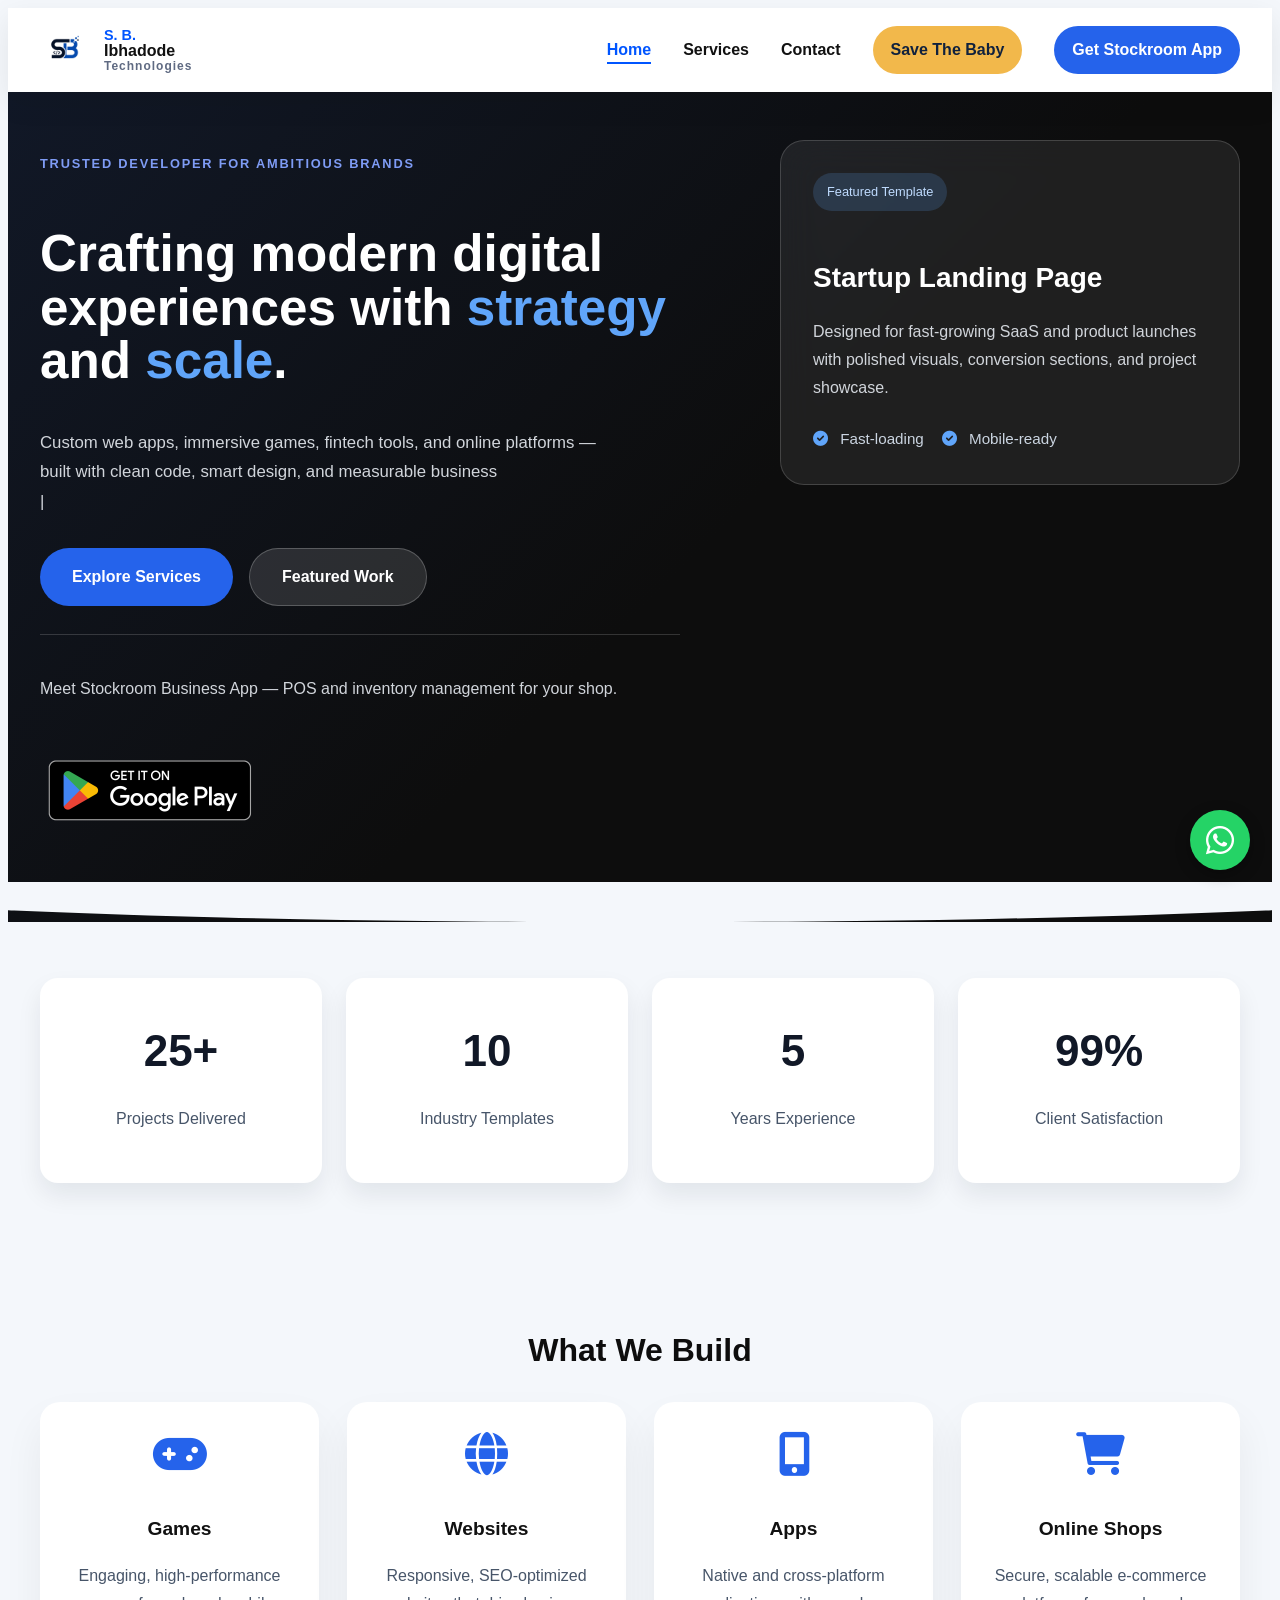
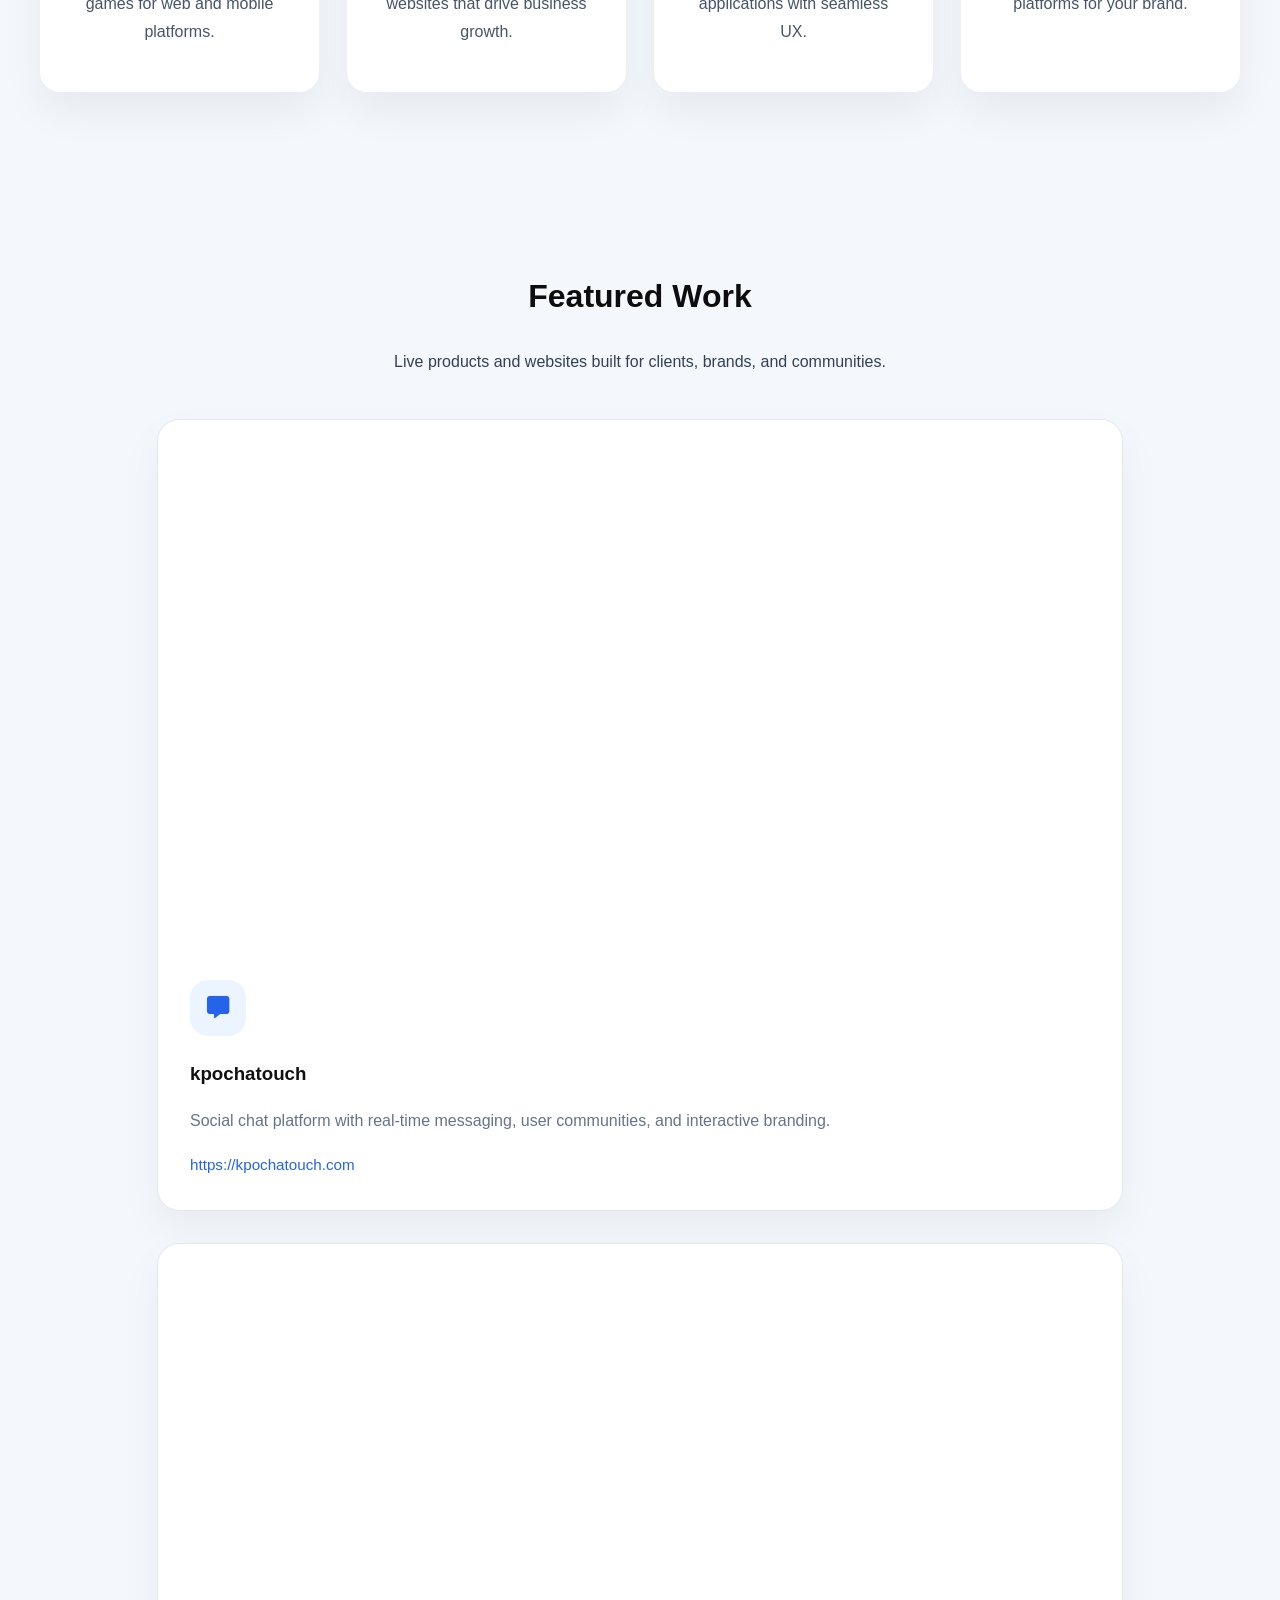
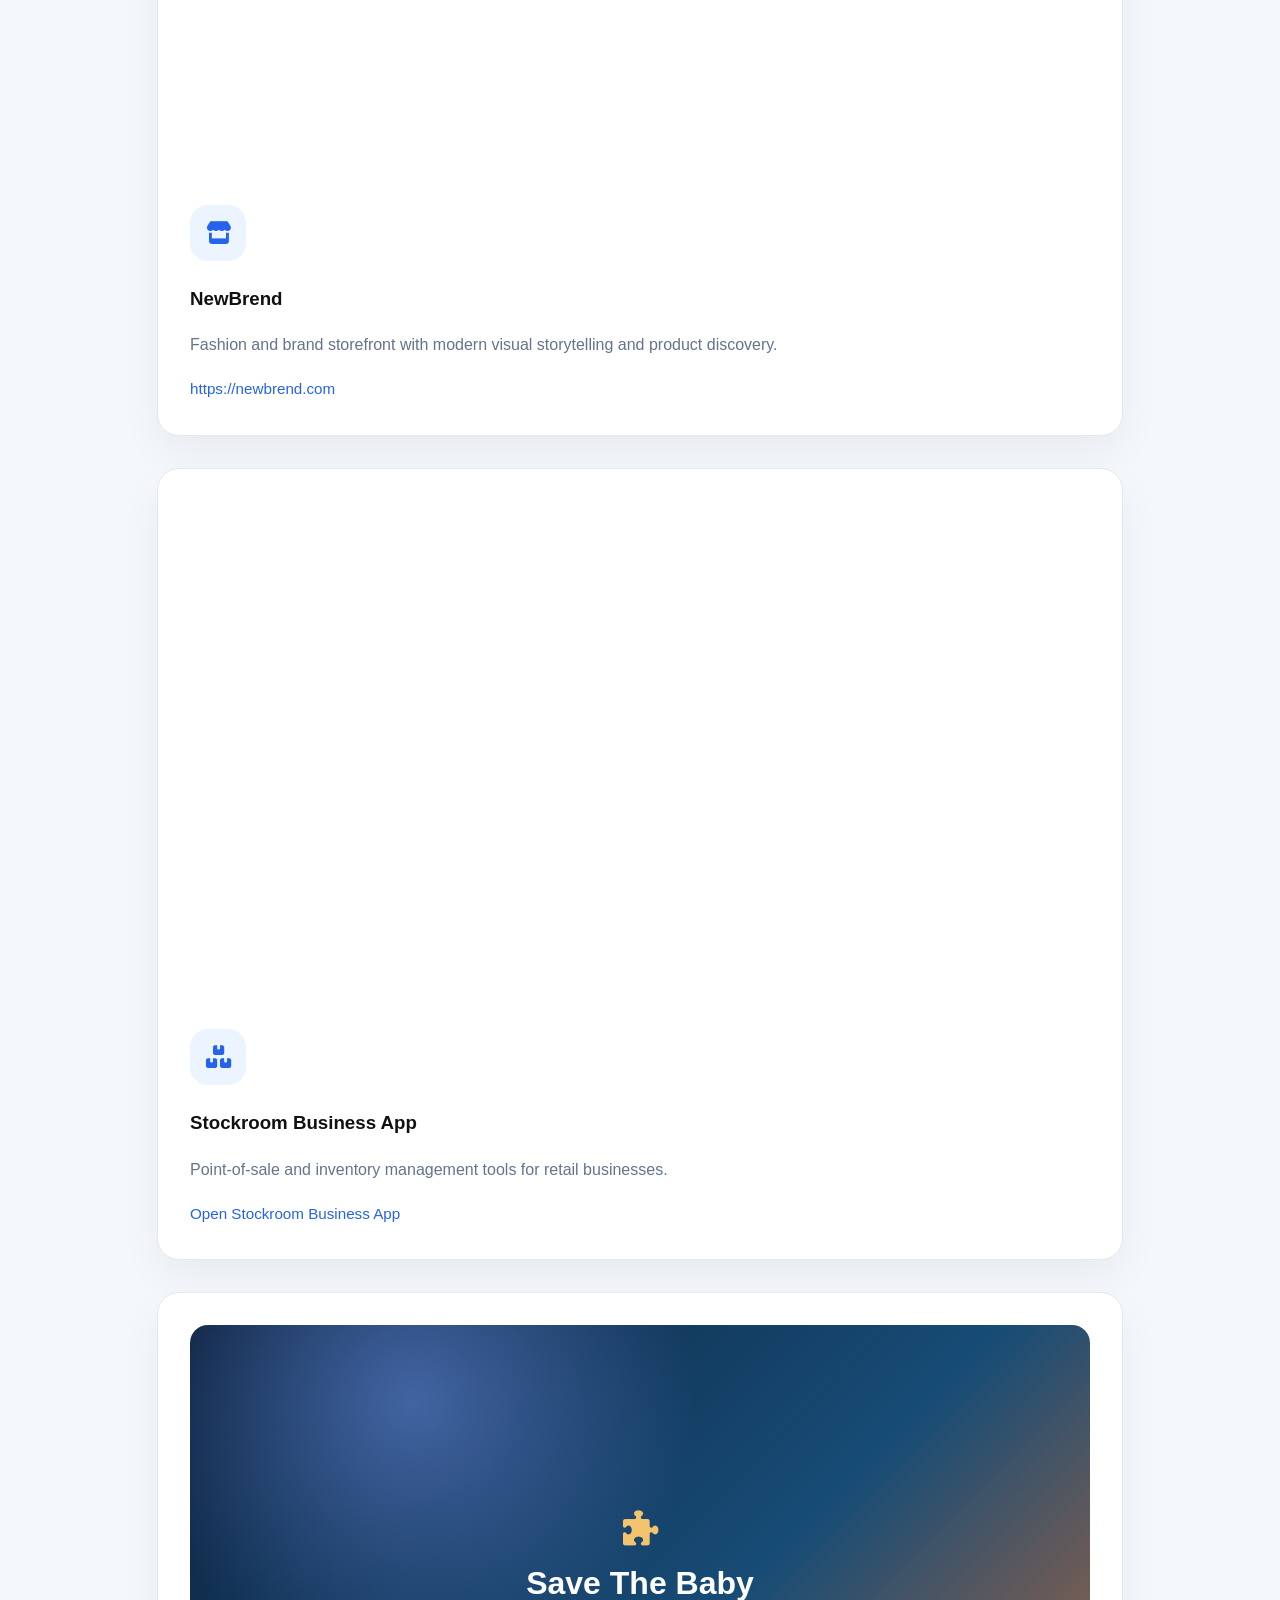
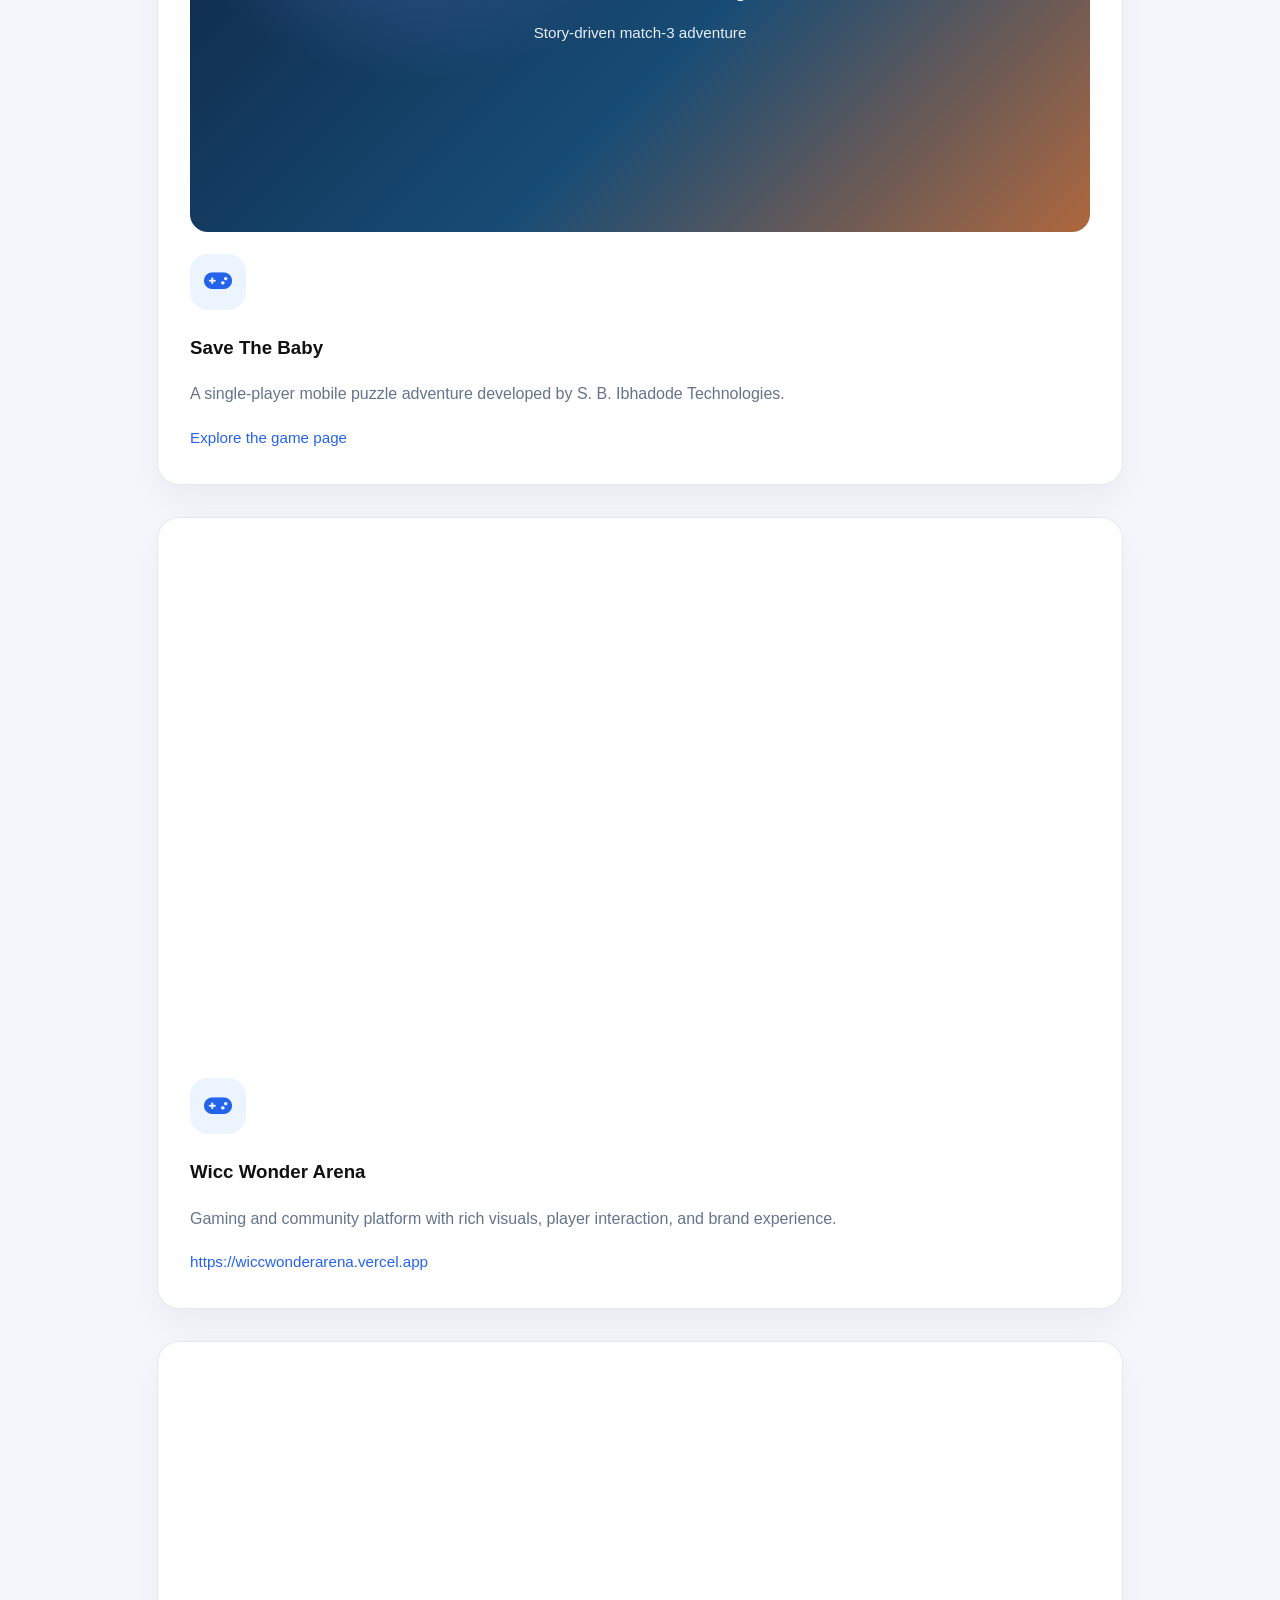
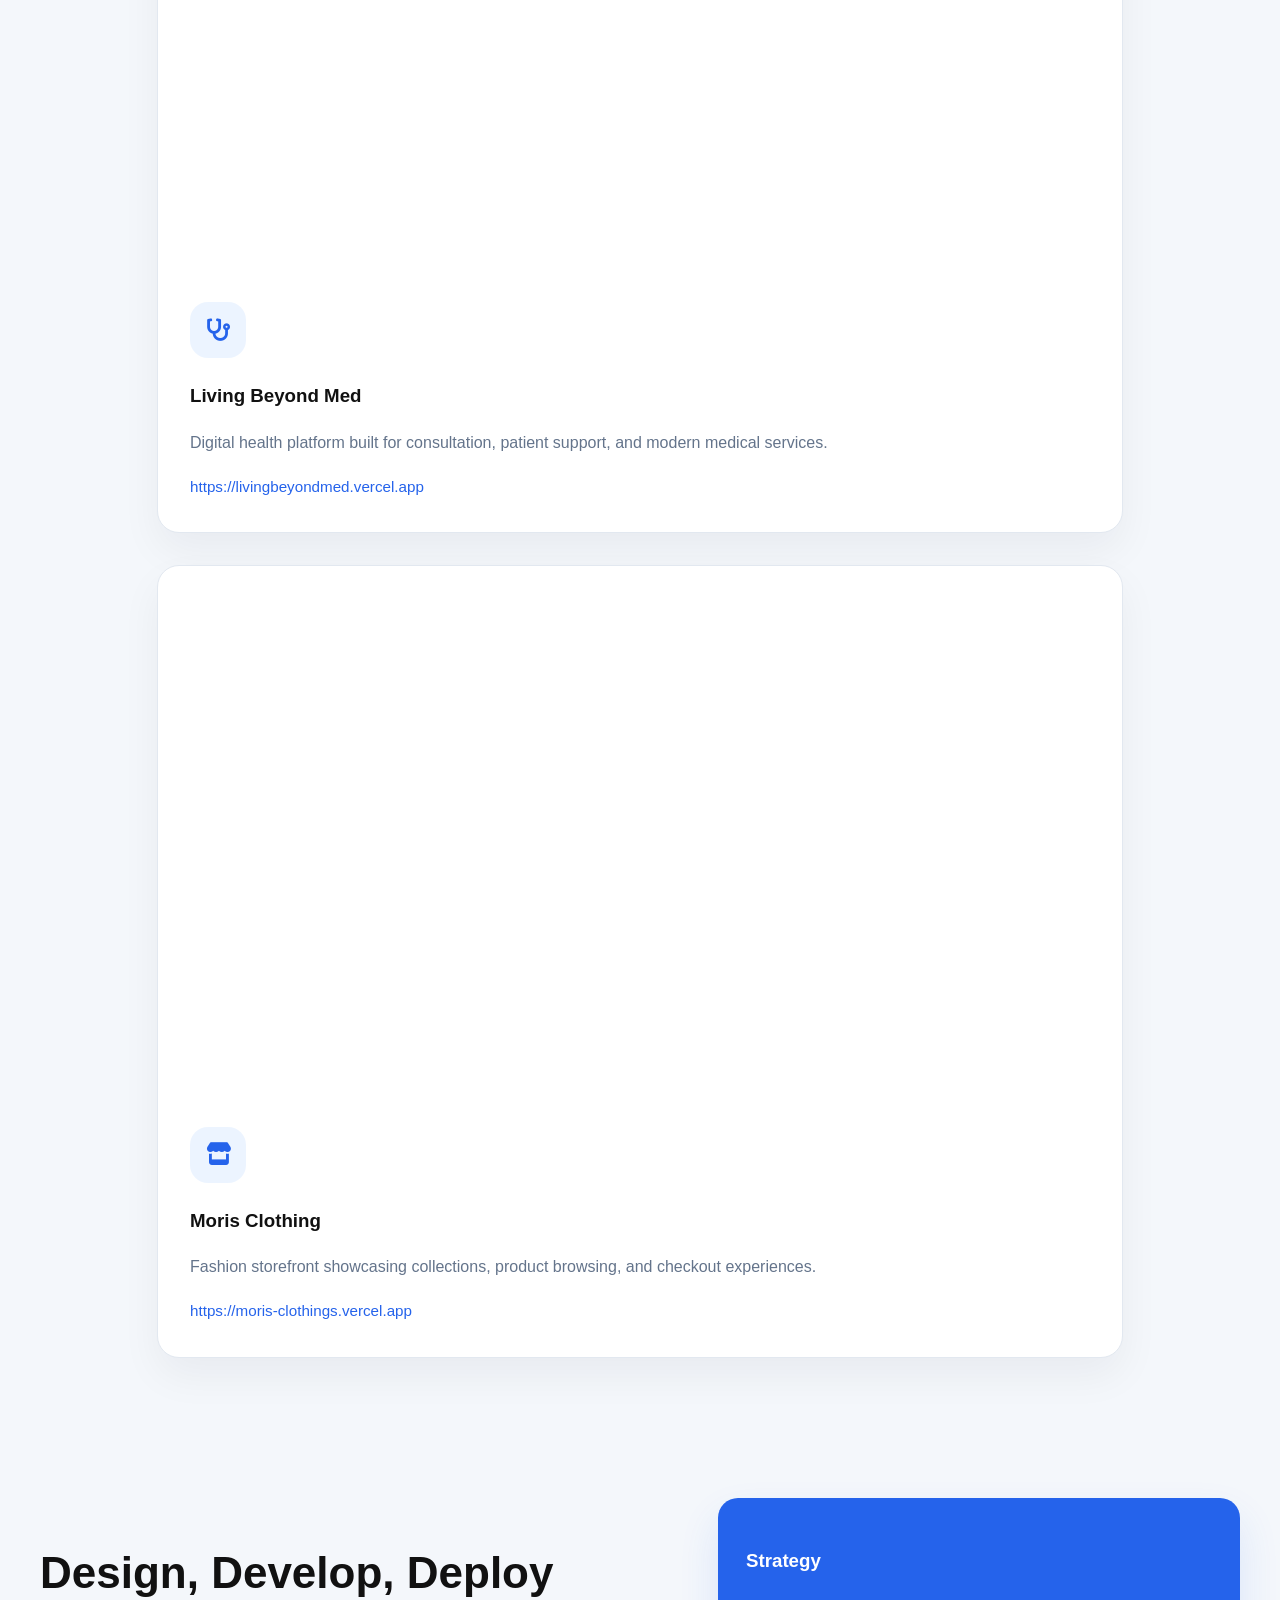
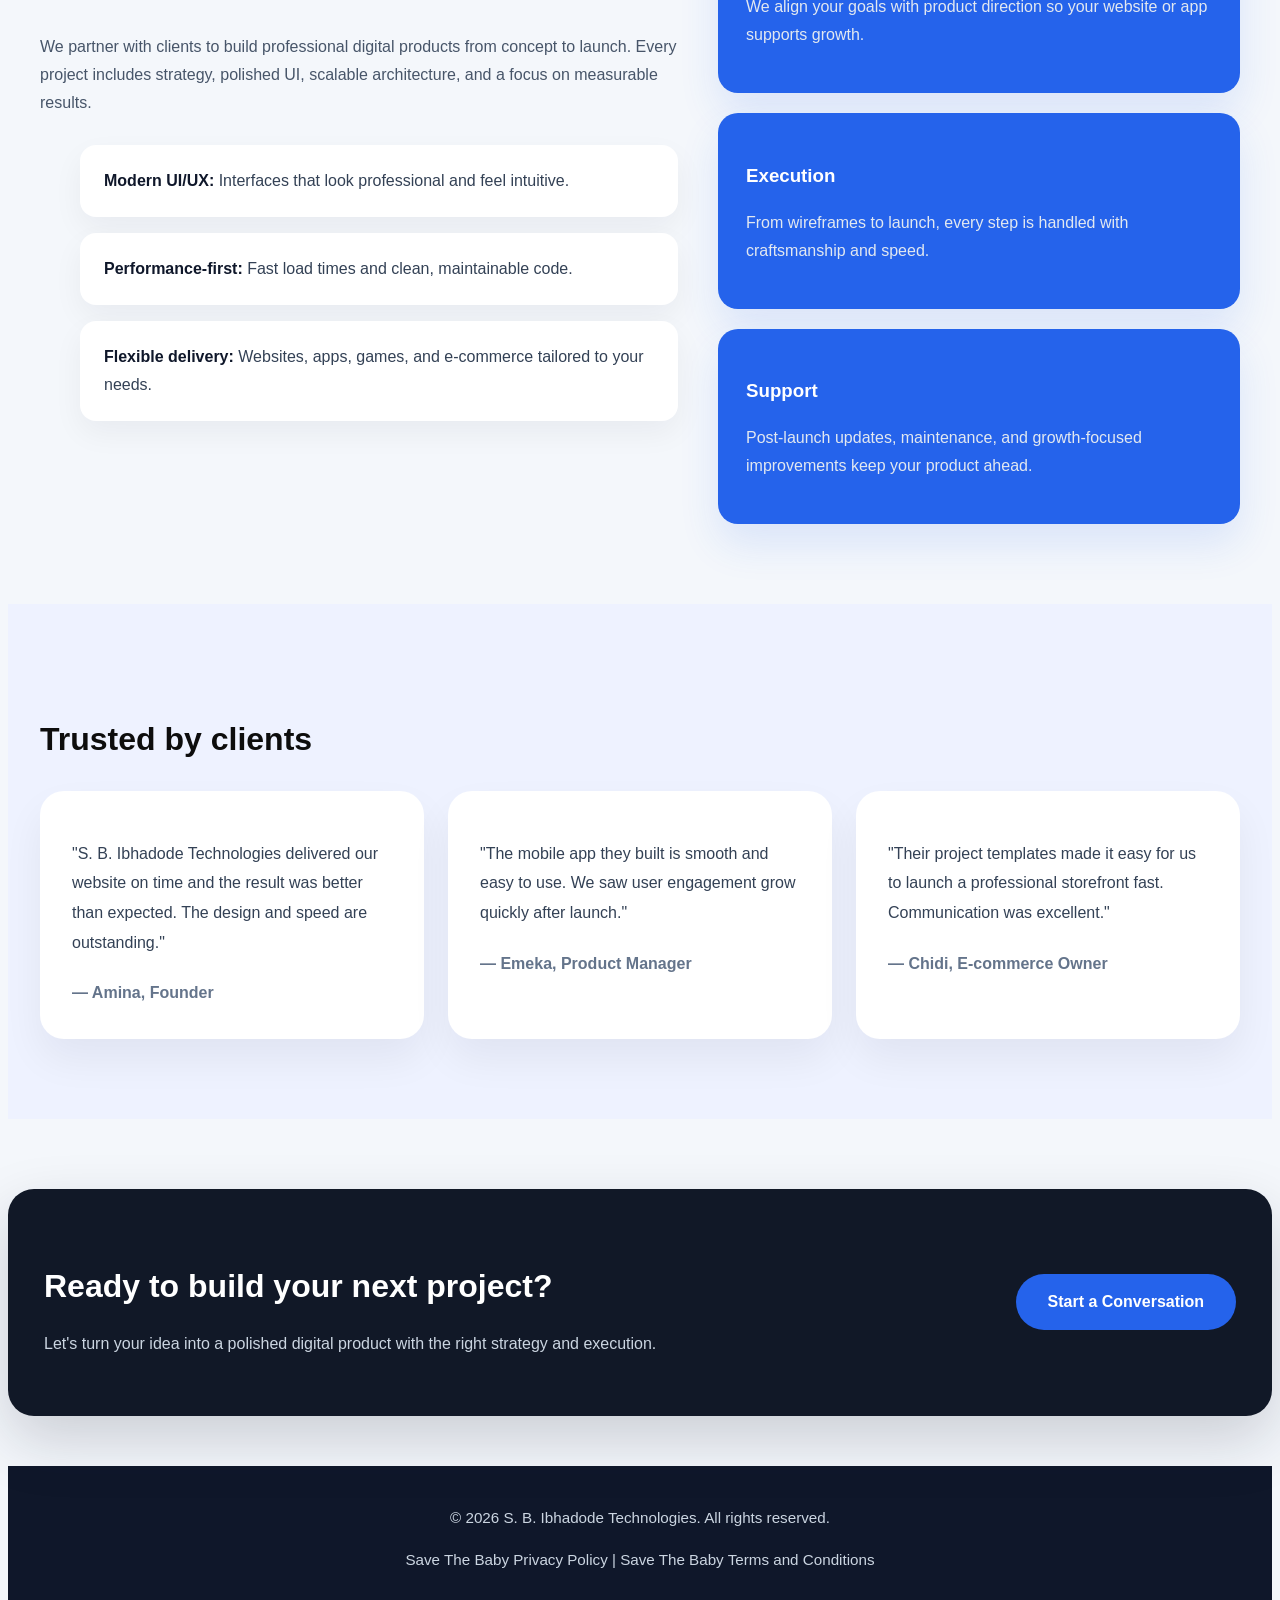
==== commit f65abe18: "Save the baby and stockroom embedded" ====
--- a/index.html
+++ b/index.html
@@ -42,6 +42,7 @@
                 <li><a href="/" class="active">Home</a></li>
                 <li><a href="/services">Services</a></li>
                 <li><a href="/contact">Contact</a></li>
+                <li><a href="/save-the-baby" class="save-the-baby-nav">Save The Baby</a></li>
                 <li><a href="https://stockroom.globalcreest.com" class="stockroom-nav">Get Stockroom App</a></li>
             </ul>
             <div class="hamburger">
@@ -155,11 +156,20 @@
                     <span class="project-link">https://newbrend.com</span>
                 </article>
                 <article class="project-card reveal slide-in-up">
-                    <iframe src="https://christkingdommission.vercel.app/" title="Christ Kingdom Mission preview" class="project-thumb" loading="lazy" sandbox="allow-scripts allow-same-origin"></iframe>
-                    <div class="project-icon"><i class="fas fa-church"></i></div>
-                    <h3><a href="https://christkingdommission.vercel.app/" target="_blank">Christ Kingdom Mission</a></h3>
-                    <p>Church and ministry website with sermon library, event updates, and audience engagement.</p>
-                    <span class="project-link">https://christkingdommission.vercel.app</span>
+                    <iframe src="https://stockroom.globalcreest.com" title="Stockroom Business App preview" class="project-thumb" loading="lazy" sandbox="allow-scripts allow-same-origin allow-forms allow-popups" referrerpolicy="strict-origin-when-cross-origin"></iframe>
+                    <div class="project-icon"><i class="fas fa-boxes-stacked"></i></div>
+                    <h3><a href="https://stockroom.globalcreest.com" target="_blank" rel="noopener noreferrer">Stockroom Business App</a></h3>
+                    <p>Point-of-sale and inventory management tools for retail businesses.</p>
+                    <a class="project-link" href="https://stockroom.globalcreest.com" target="_blank" rel="noopener noreferrer">Open Stockroom Business App</a>
+                </article>
+                <article class="project-card reveal slide-in-up">
+                    <a href="/save-the-baby" class="project-thumb game-project-preview" aria-label="Explore the Save The Baby game page">
+                        <span><i class="fas fa-puzzle-piece" aria-hidden="true"></i><strong>Save The Baby</strong><small>Story-driven match-3 adventure</small></span>
+                    </a>
+                    <div class="project-icon"><i class="fas fa-gamepad"></i></div>
+                    <h3><a href="/save-the-baby">Save The Baby</a></h3>
+                    <p>A single-player mobile puzzle adventure developed by S. B. Ibhadode Technologies.</p>
+                    <a class="project-link" href="/save-the-baby">Explore the game page</a>
                 </article>
                 <article class="project-card reveal slide-in-up">
                     <iframe src="https://wiccwonderarena.vercel.app/" title="Wicc Wonder Arena preview" class="project-thumb" loading="lazy" sandbox="allow-scripts allow-same-origin"></iframe>
@@ -249,6 +259,7 @@
     <footer>
         <div class="container">
             <p>&copy; 2026 S. B. Ibhadode Technologies. All rights reserved.</p>
+            <p class="legal-links"><a href="/privacy-policy">Save The Baby Privacy Policy</a> | <a href="/terms-and-conditions">Save The Baby Terms and Conditions</a></p>
         </div>
     </footer>
 
--- a/css/style.css
+++ b/css/style.css
@@ -503,3 +503,11 @@
     .stat-card { padding: 24px; }
     .about-copy h2 { font-size: 2rem; }
 }
+
+.nav-links a.save-the-baby-nav { display: inline-flex; padding: 10px 18px; border-radius: 999px; background: #f2b84b; color: #10213d; border: 0; font-weight: 700; }
+.nav-links a.save-the-baby-nav:hover, .nav-links a.save-the-baby-nav:focus-visible { background: #e6a82f; color: #10213d; }
+.game-project-preview { display: grid; place-items: center; color: #fff; text-decoration: none; background: radial-gradient(circle at 25% 15%, #4264a2, transparent 35%), linear-gradient(135deg, #0d203c, #174c76 58%, #af673d); }
+.game-project-preview span { display: grid; justify-items: center; gap: 9px; text-align: center; }
+.game-project-preview i { font-size: 2.2rem; color: #f2c46d; }
+.game-project-preview strong { font-size: clamp(1.3rem, 4vw, 2rem); }
+.game-project-preview small { color: #e7eef8; font-size: .95rem; }
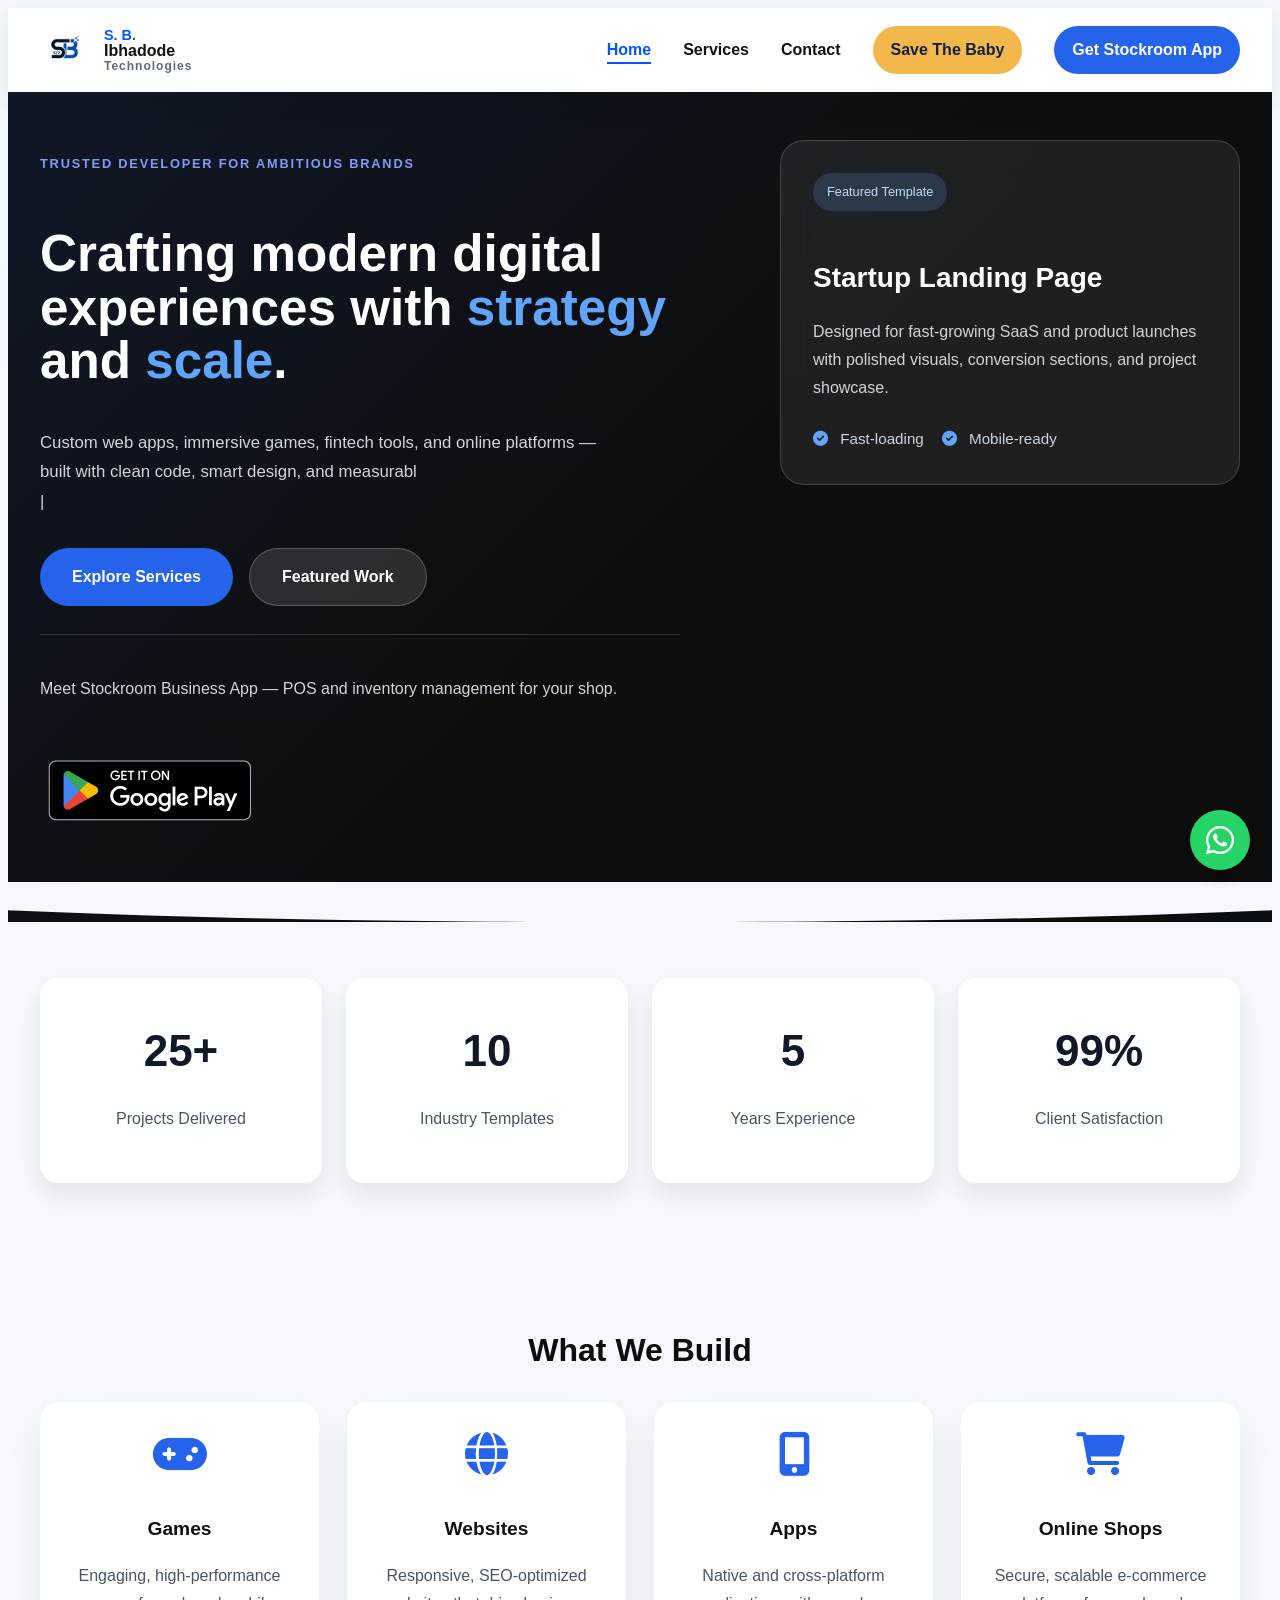
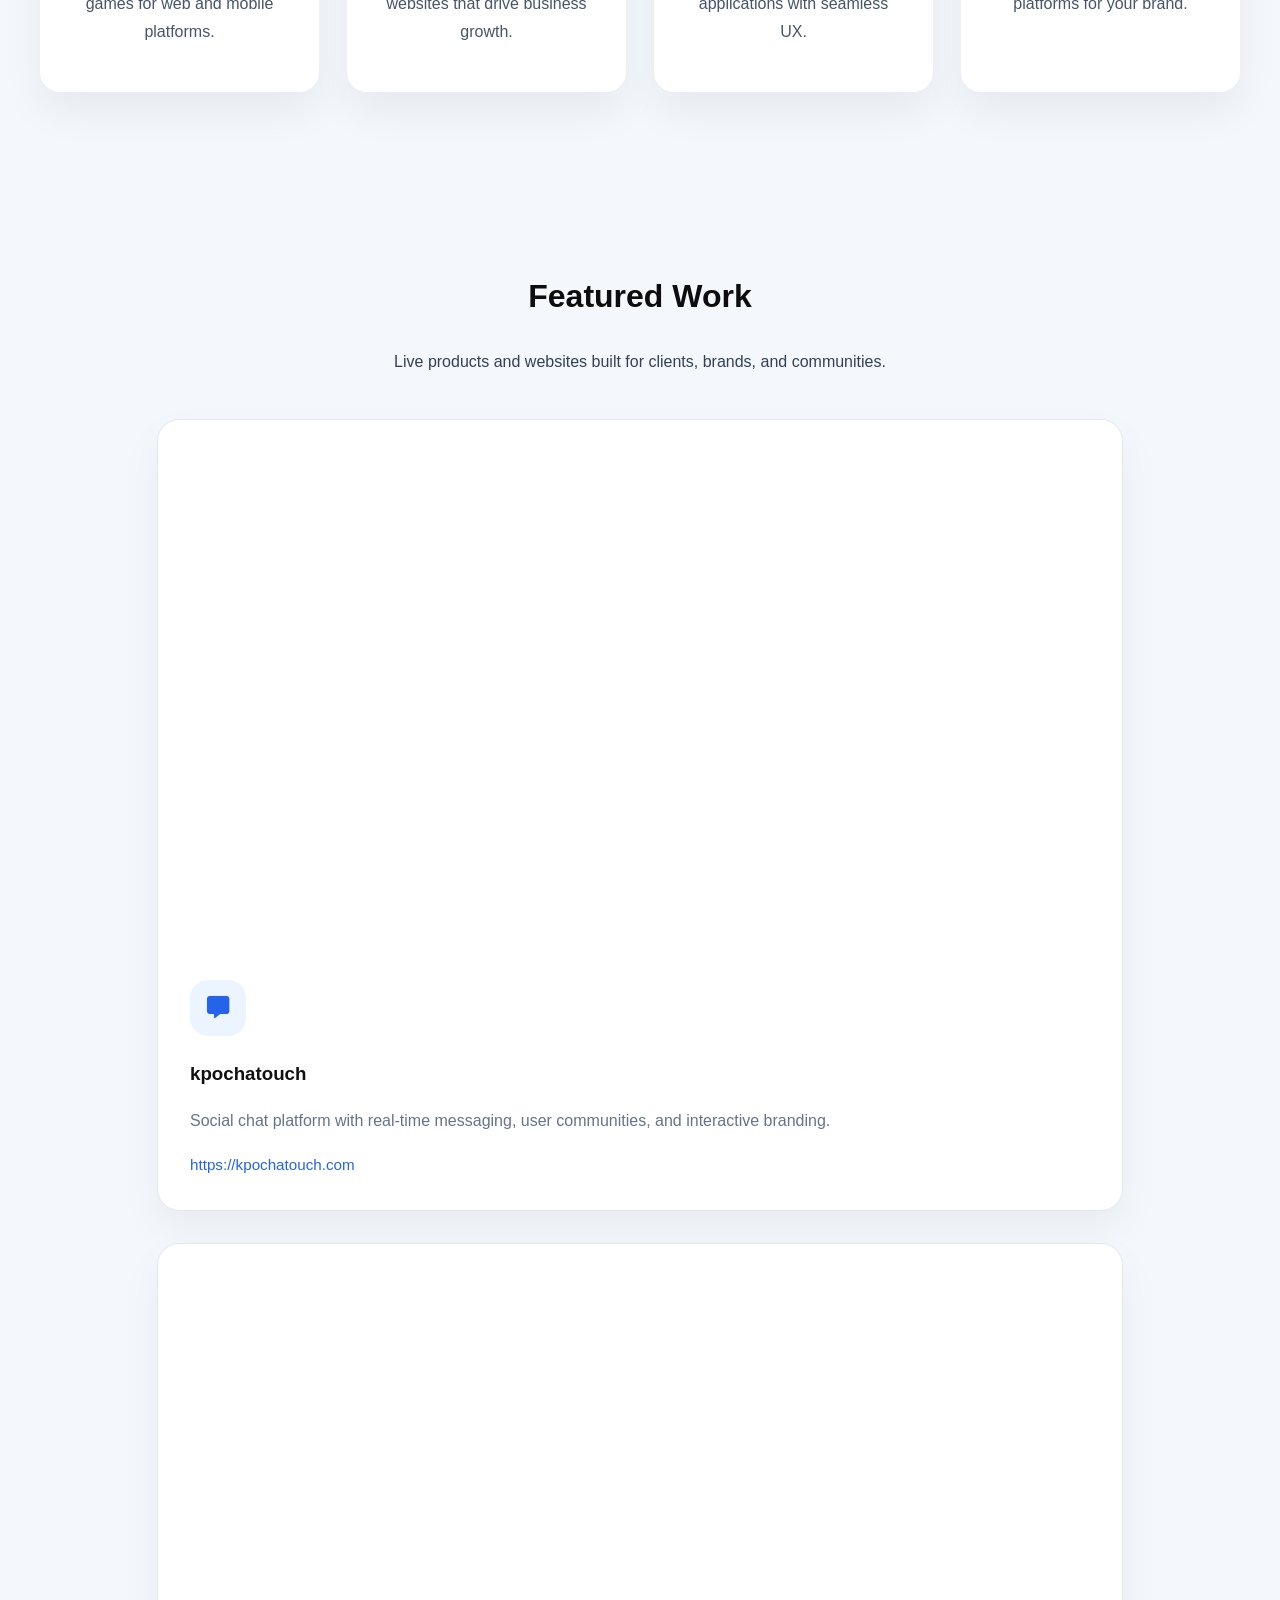
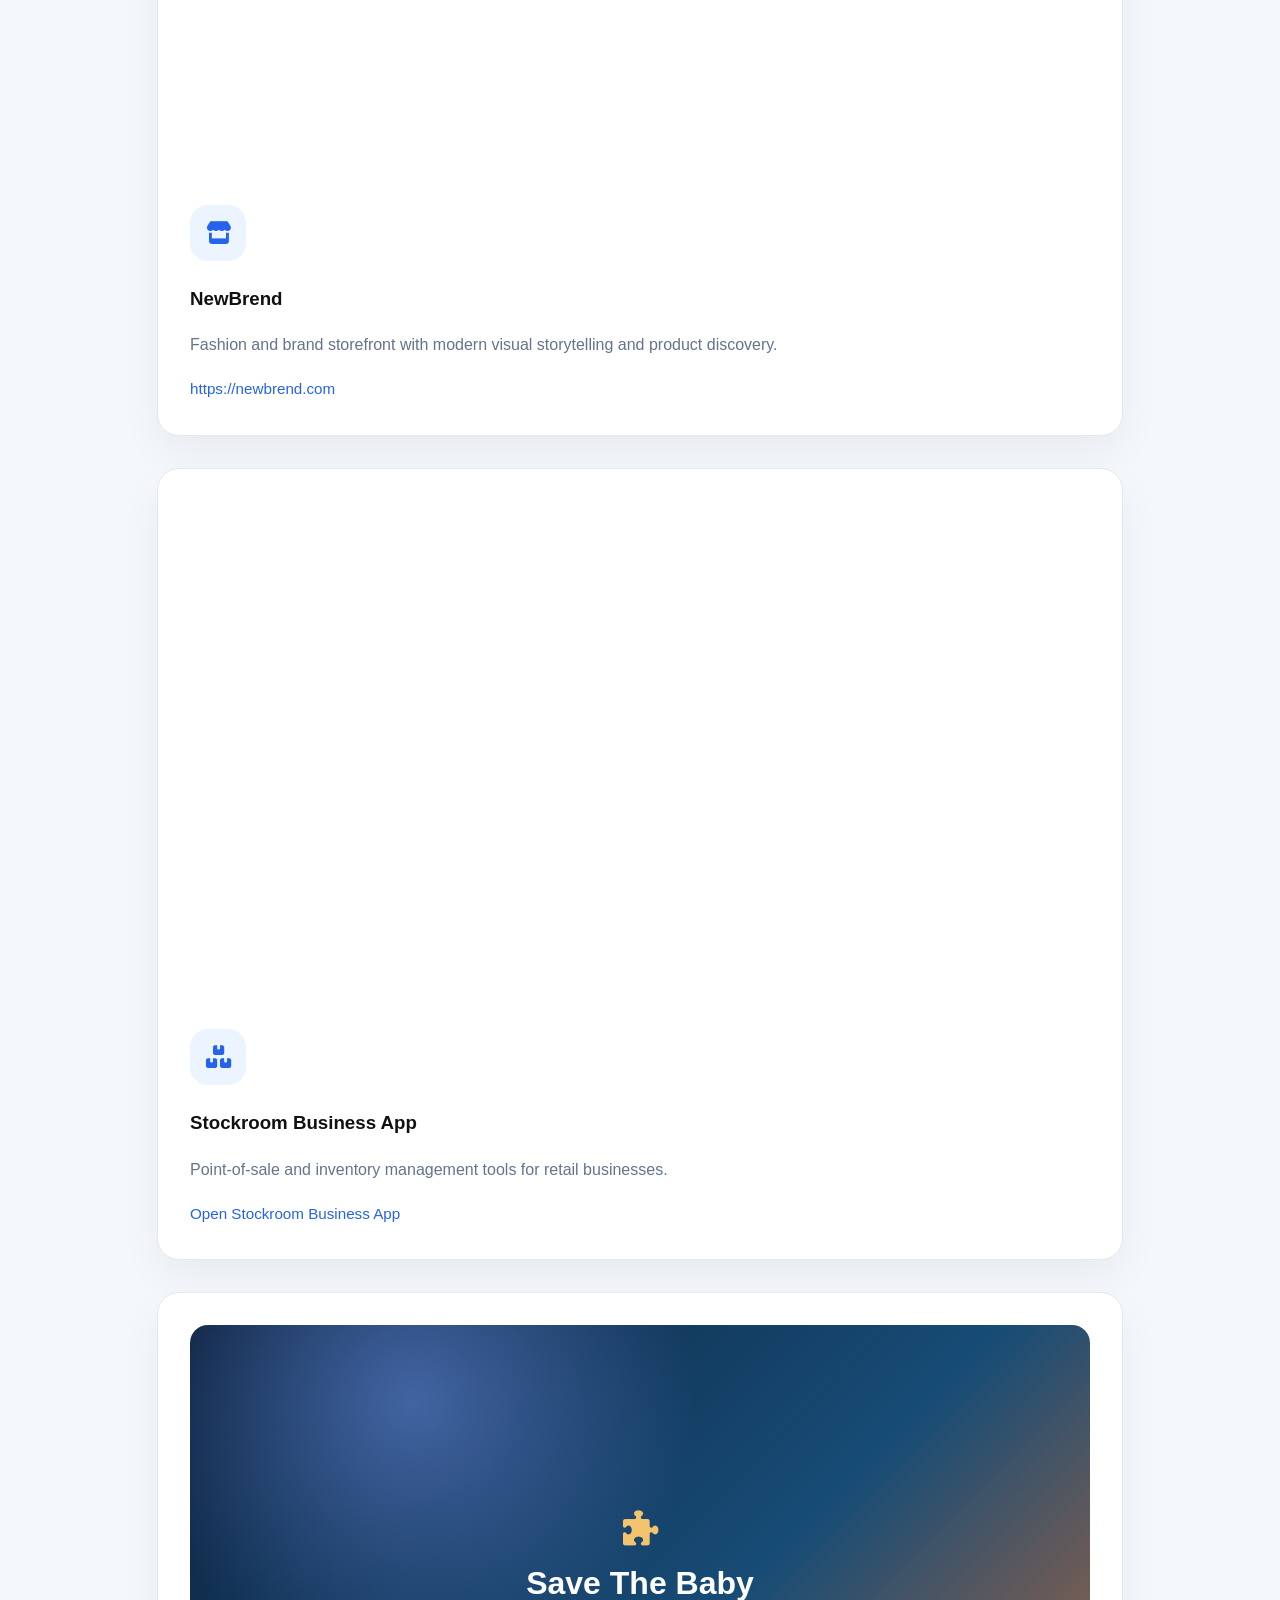
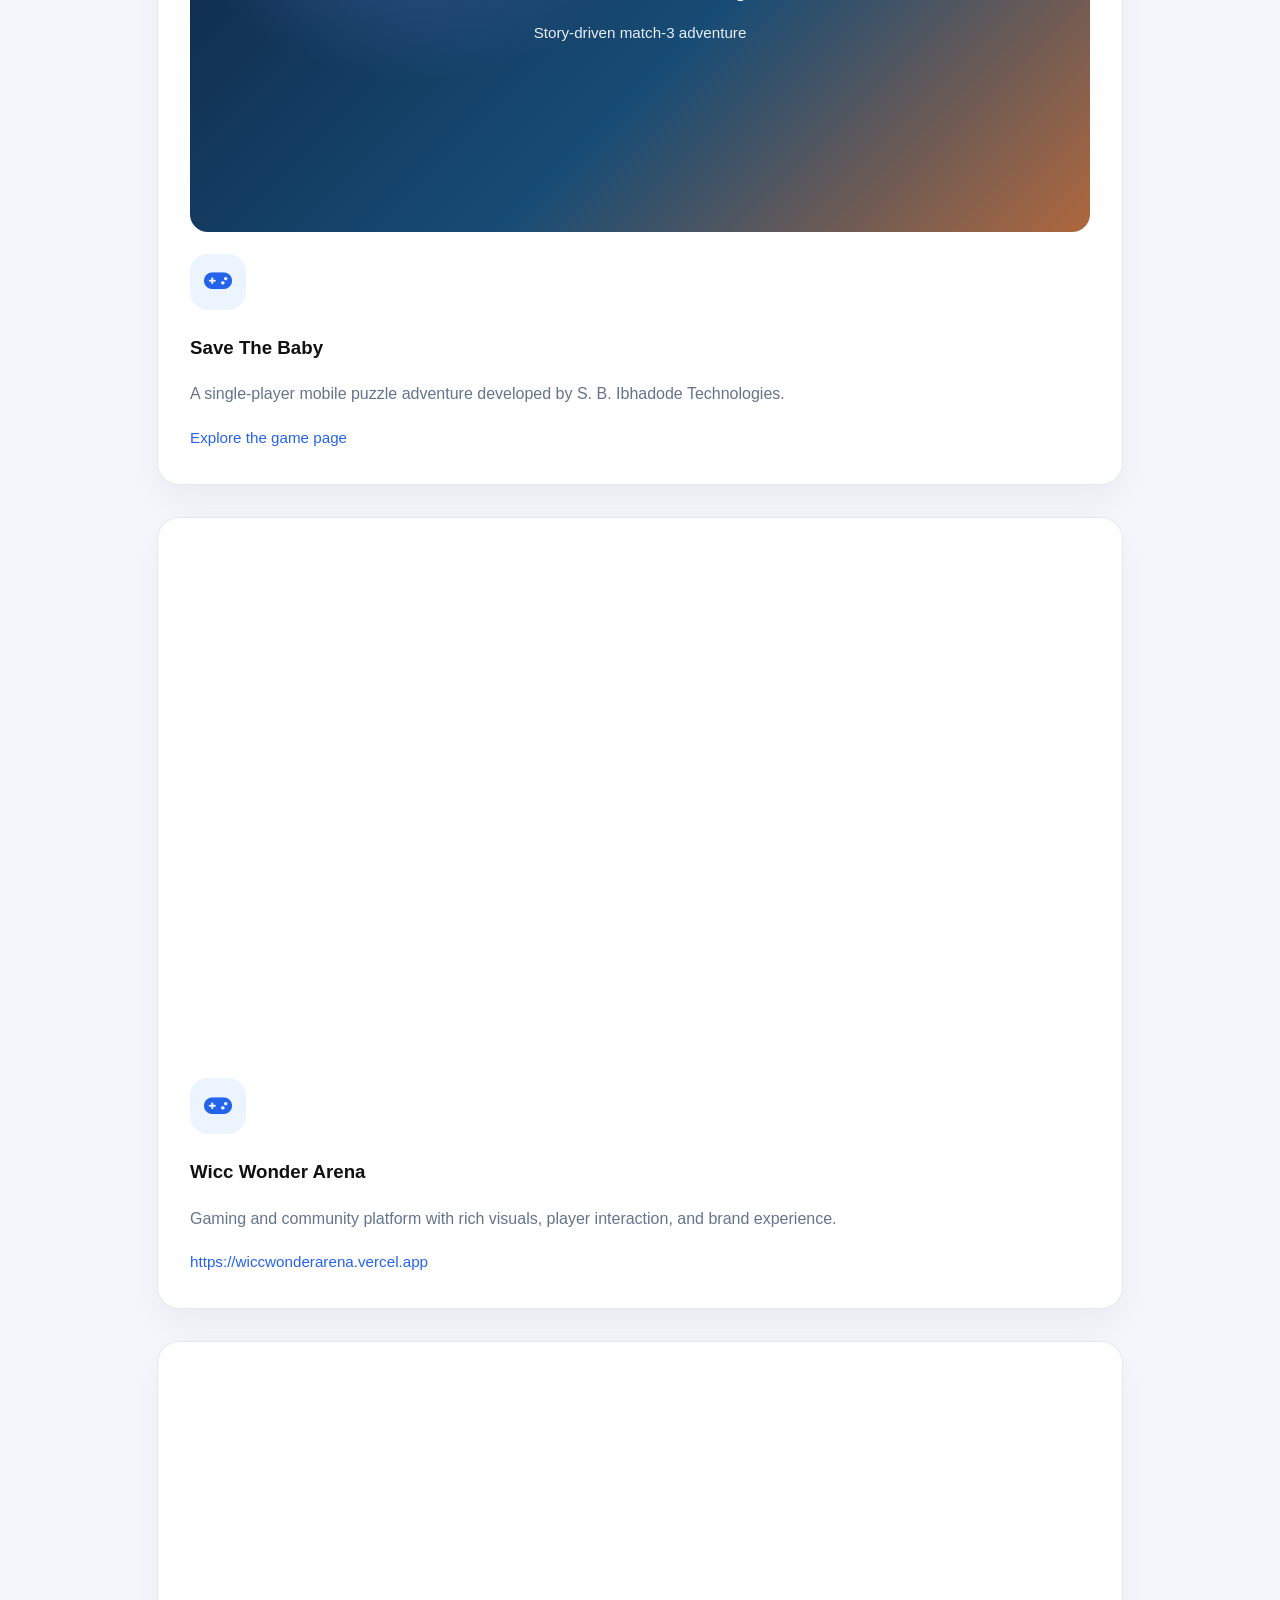
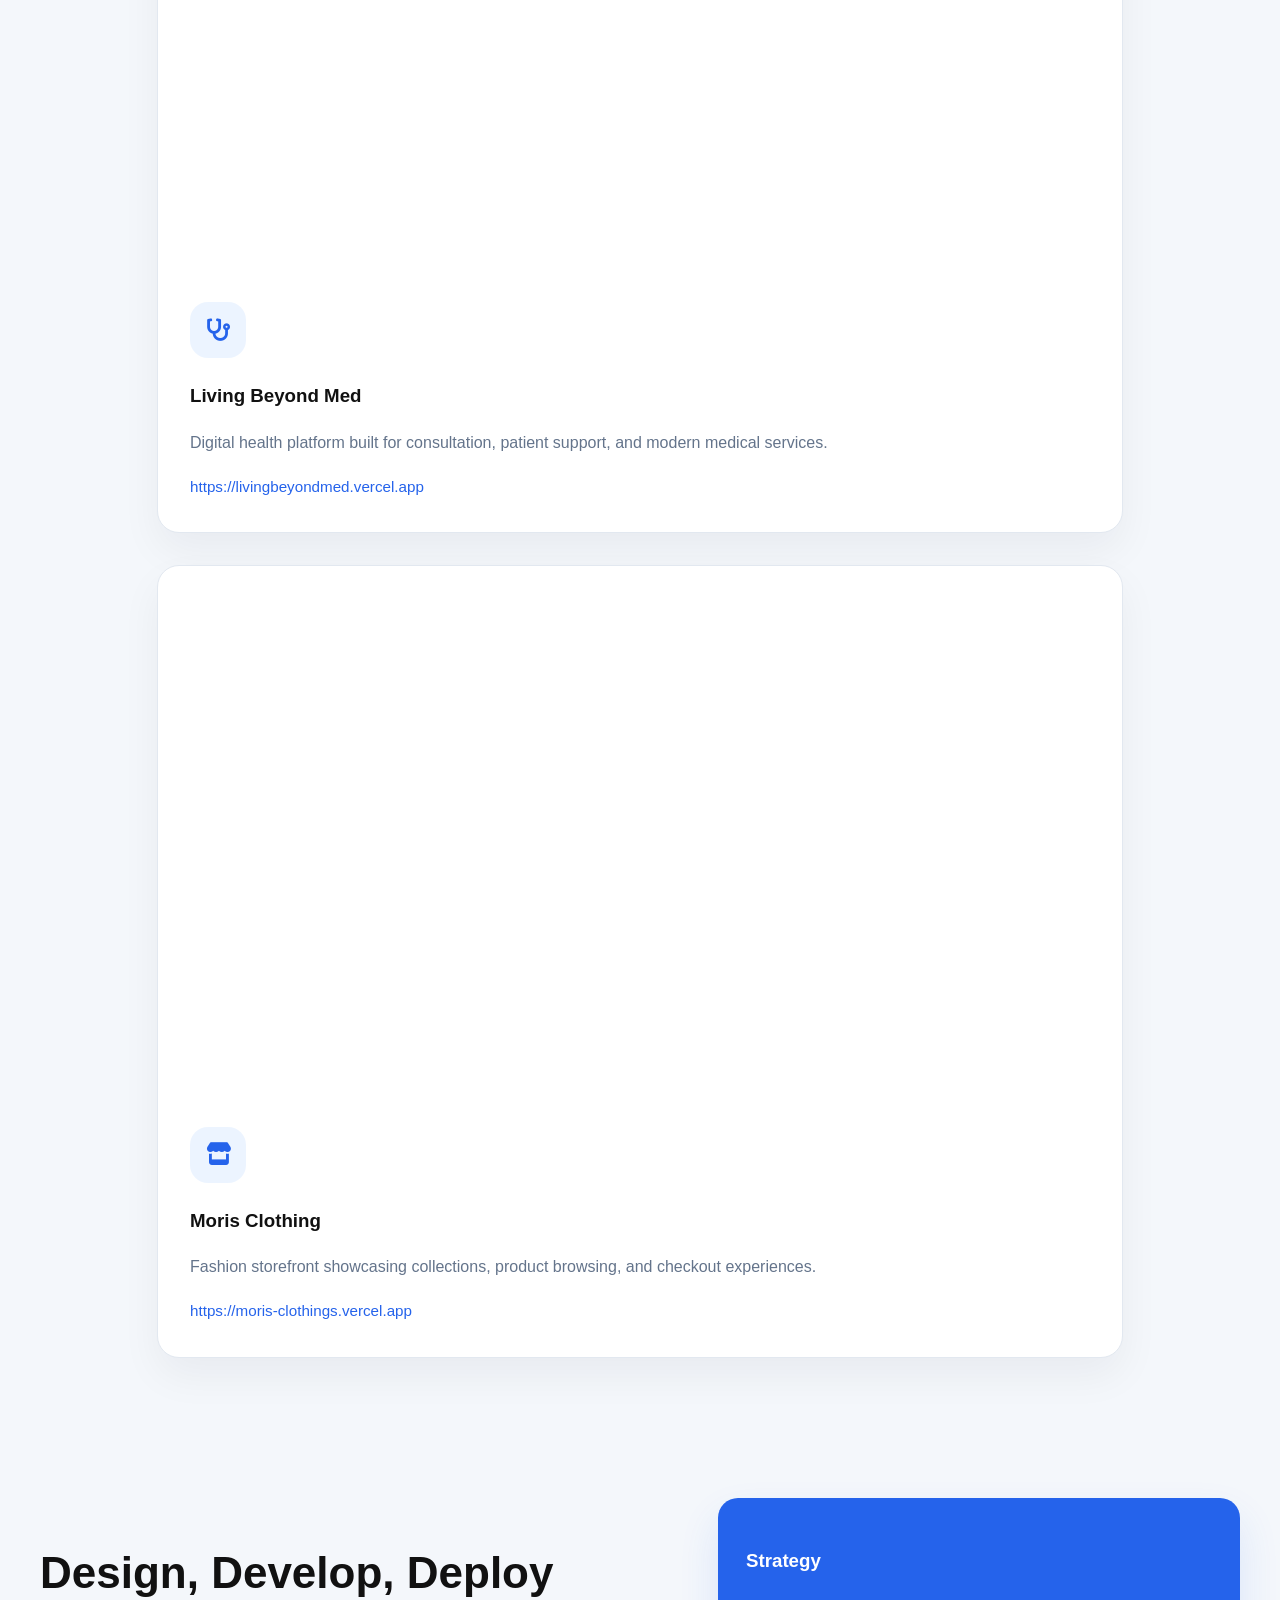
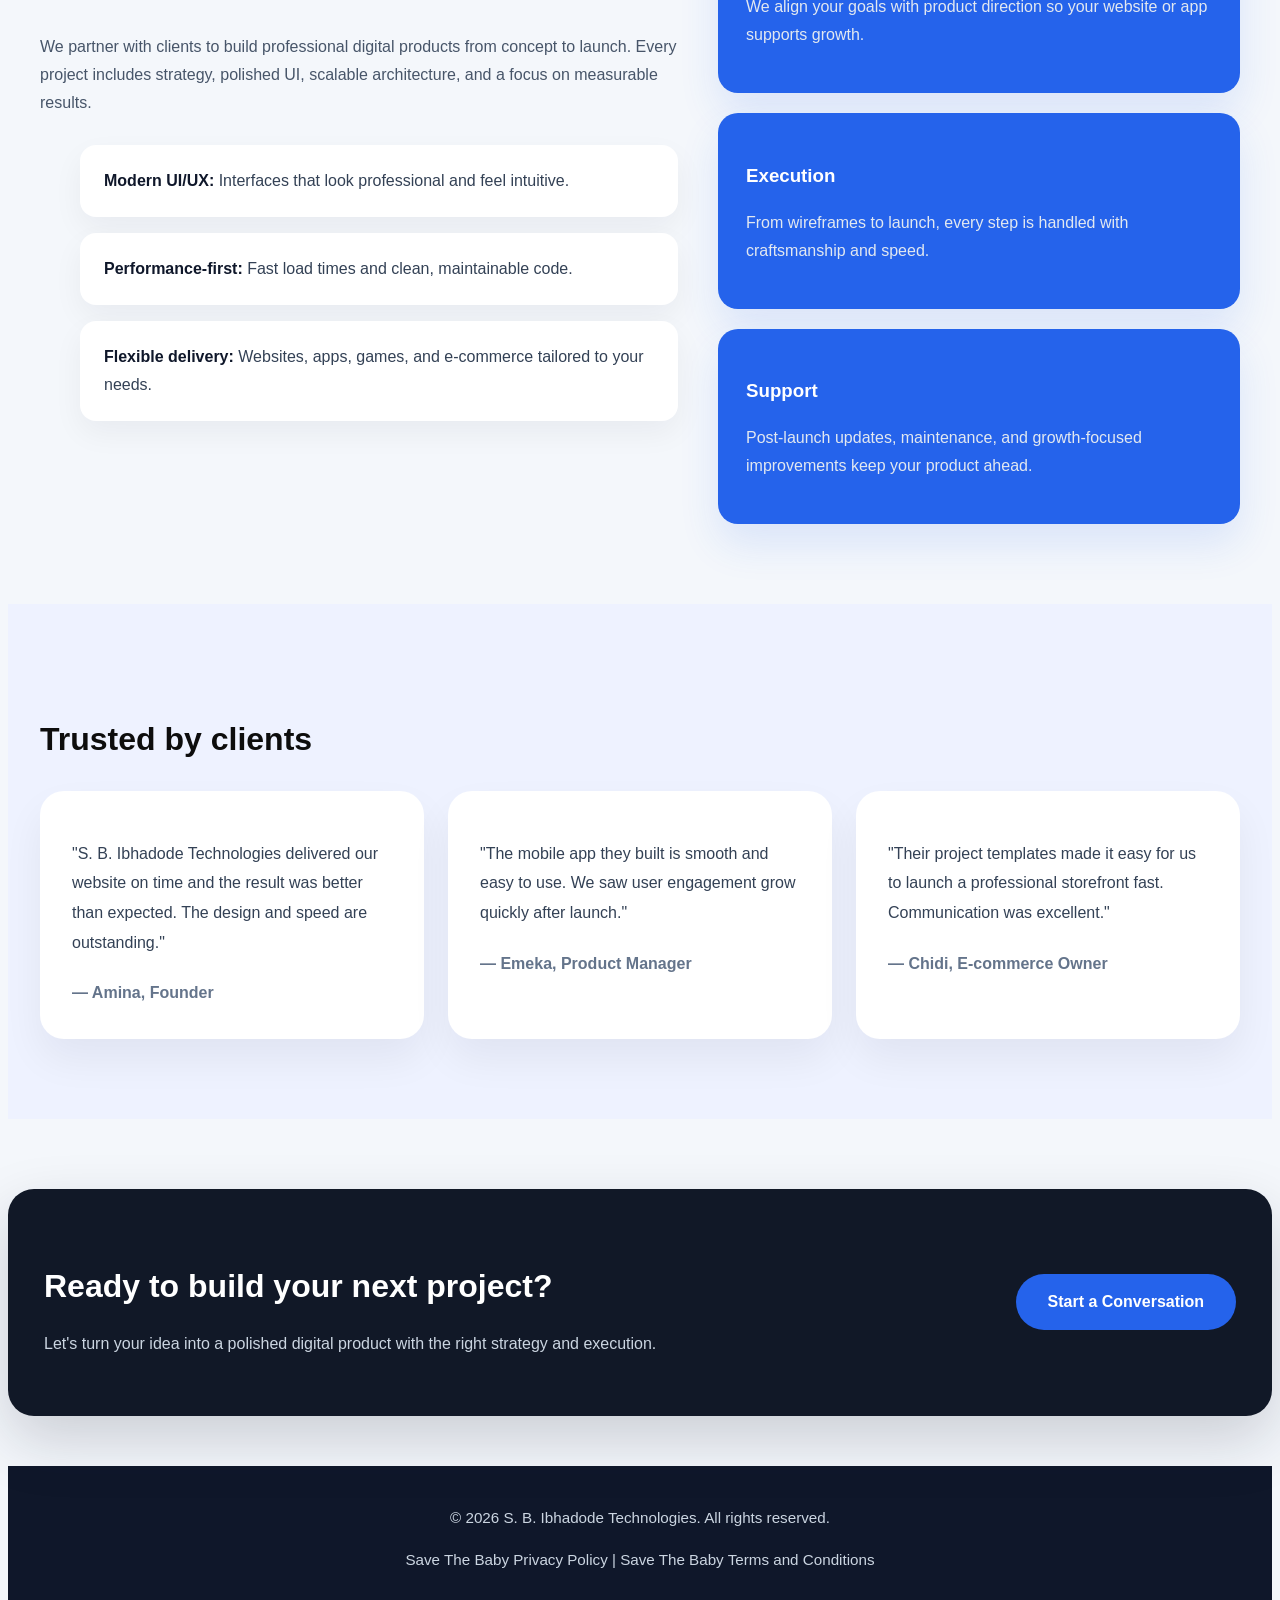
==== commit 8814fc15: "privacy-policy and terms url for save the baby changed" ====
--- a/index.html
+++ b/index.html
@@ -259,7 +259,7 @@
     <footer>
         <div class="container">
             <p>&copy; 2026 S. B. Ibhadode Technologies. All rights reserved.</p>
-            <p class="legal-links"><a href="/privacy-policy">Save The Baby Privacy Policy</a> | <a href="/terms-and-conditions">Save The Baby Terms and Conditions</a></p>
+            <p class="legal-links"><a href="/save-the-baby/privacy-policy">Save The Baby Privacy Policy</a> | <a href="/save-the-baby/terms-and-conditions">Save The Baby Terms and Conditions</a></p>
         </div>
     </footer>
 
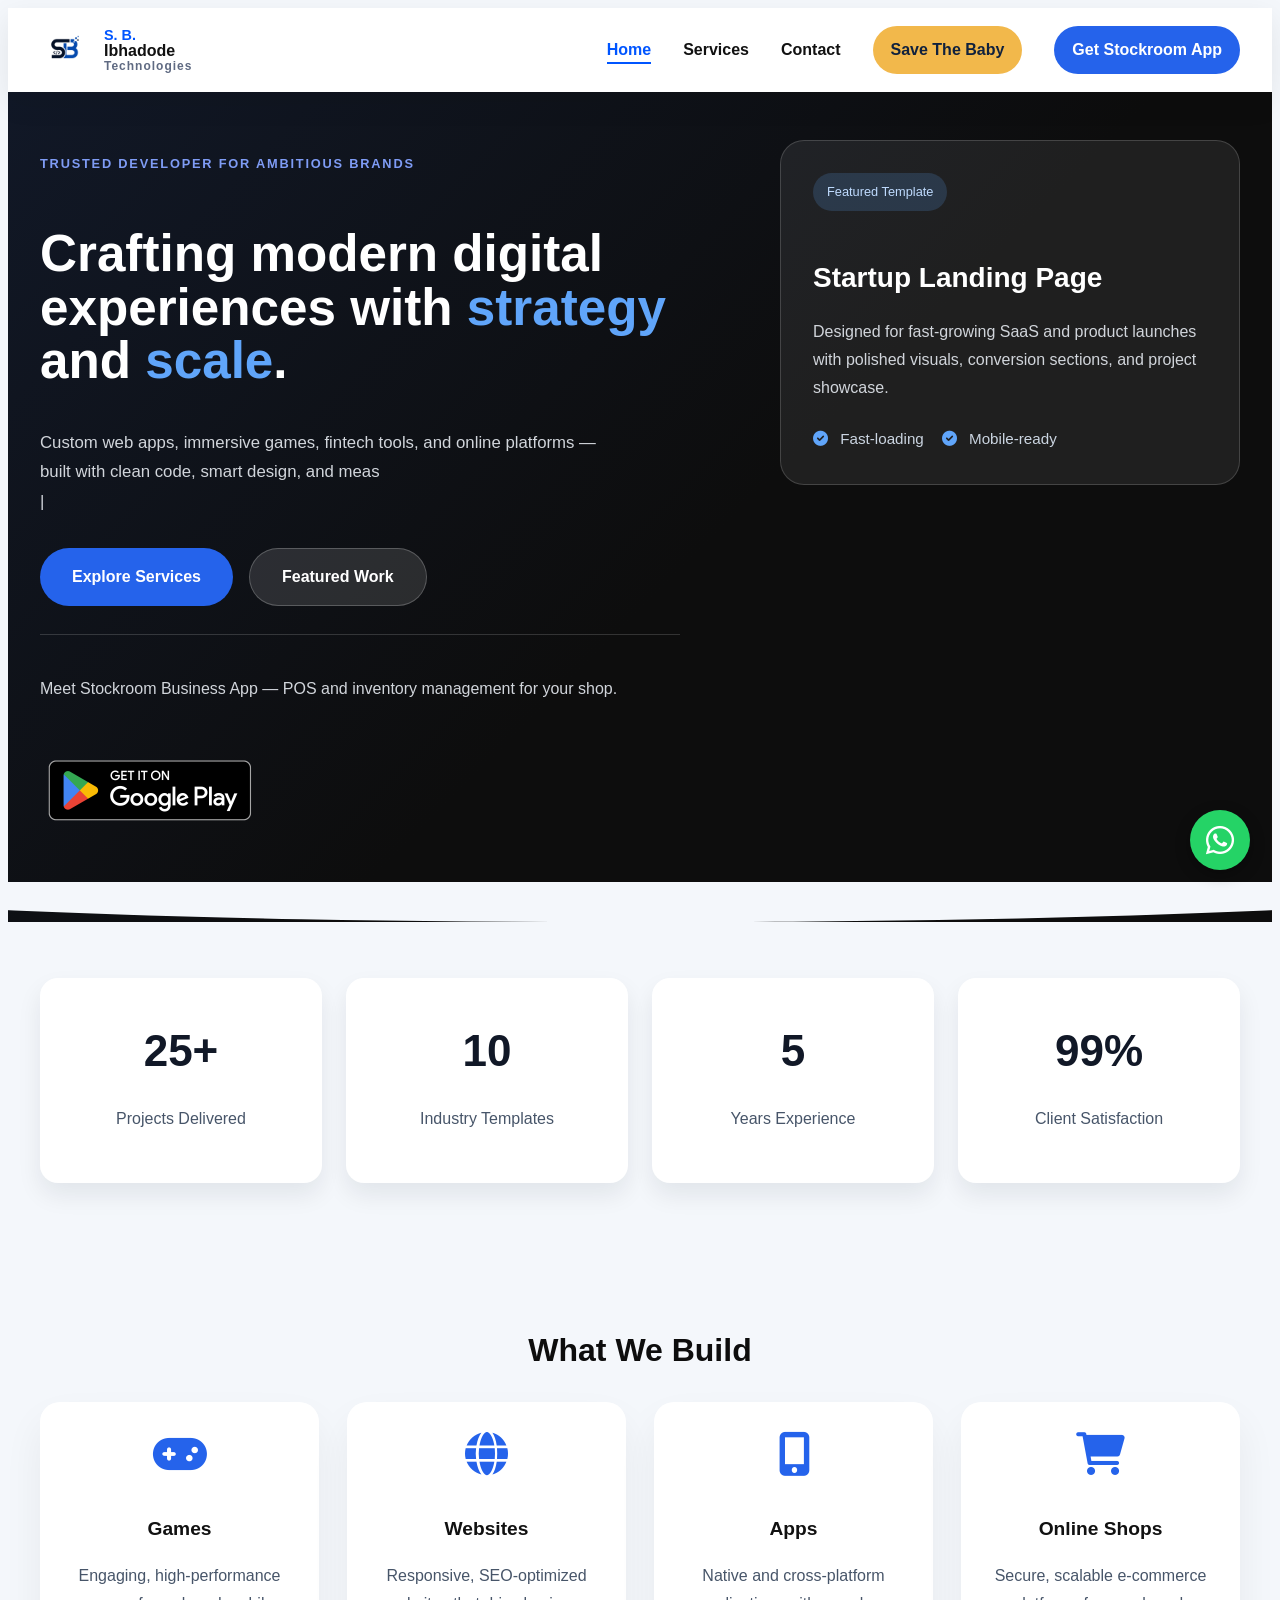
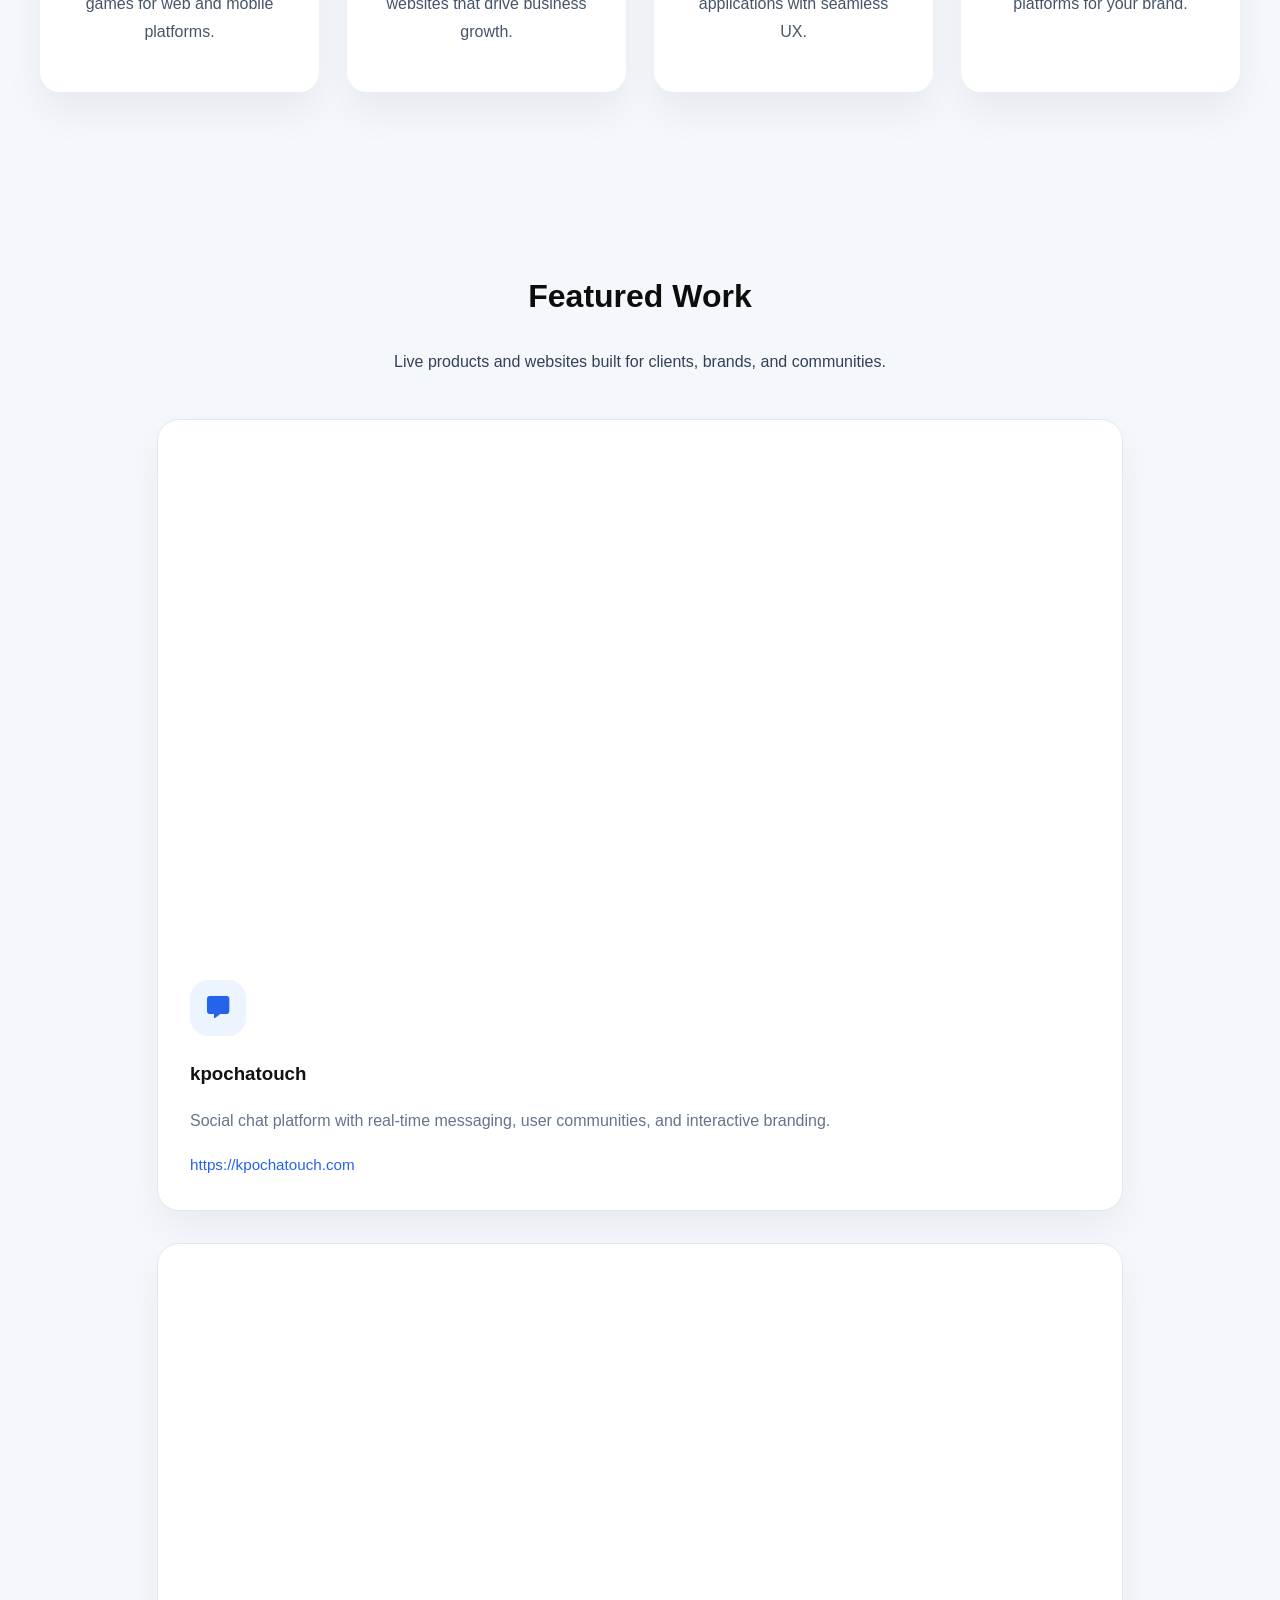
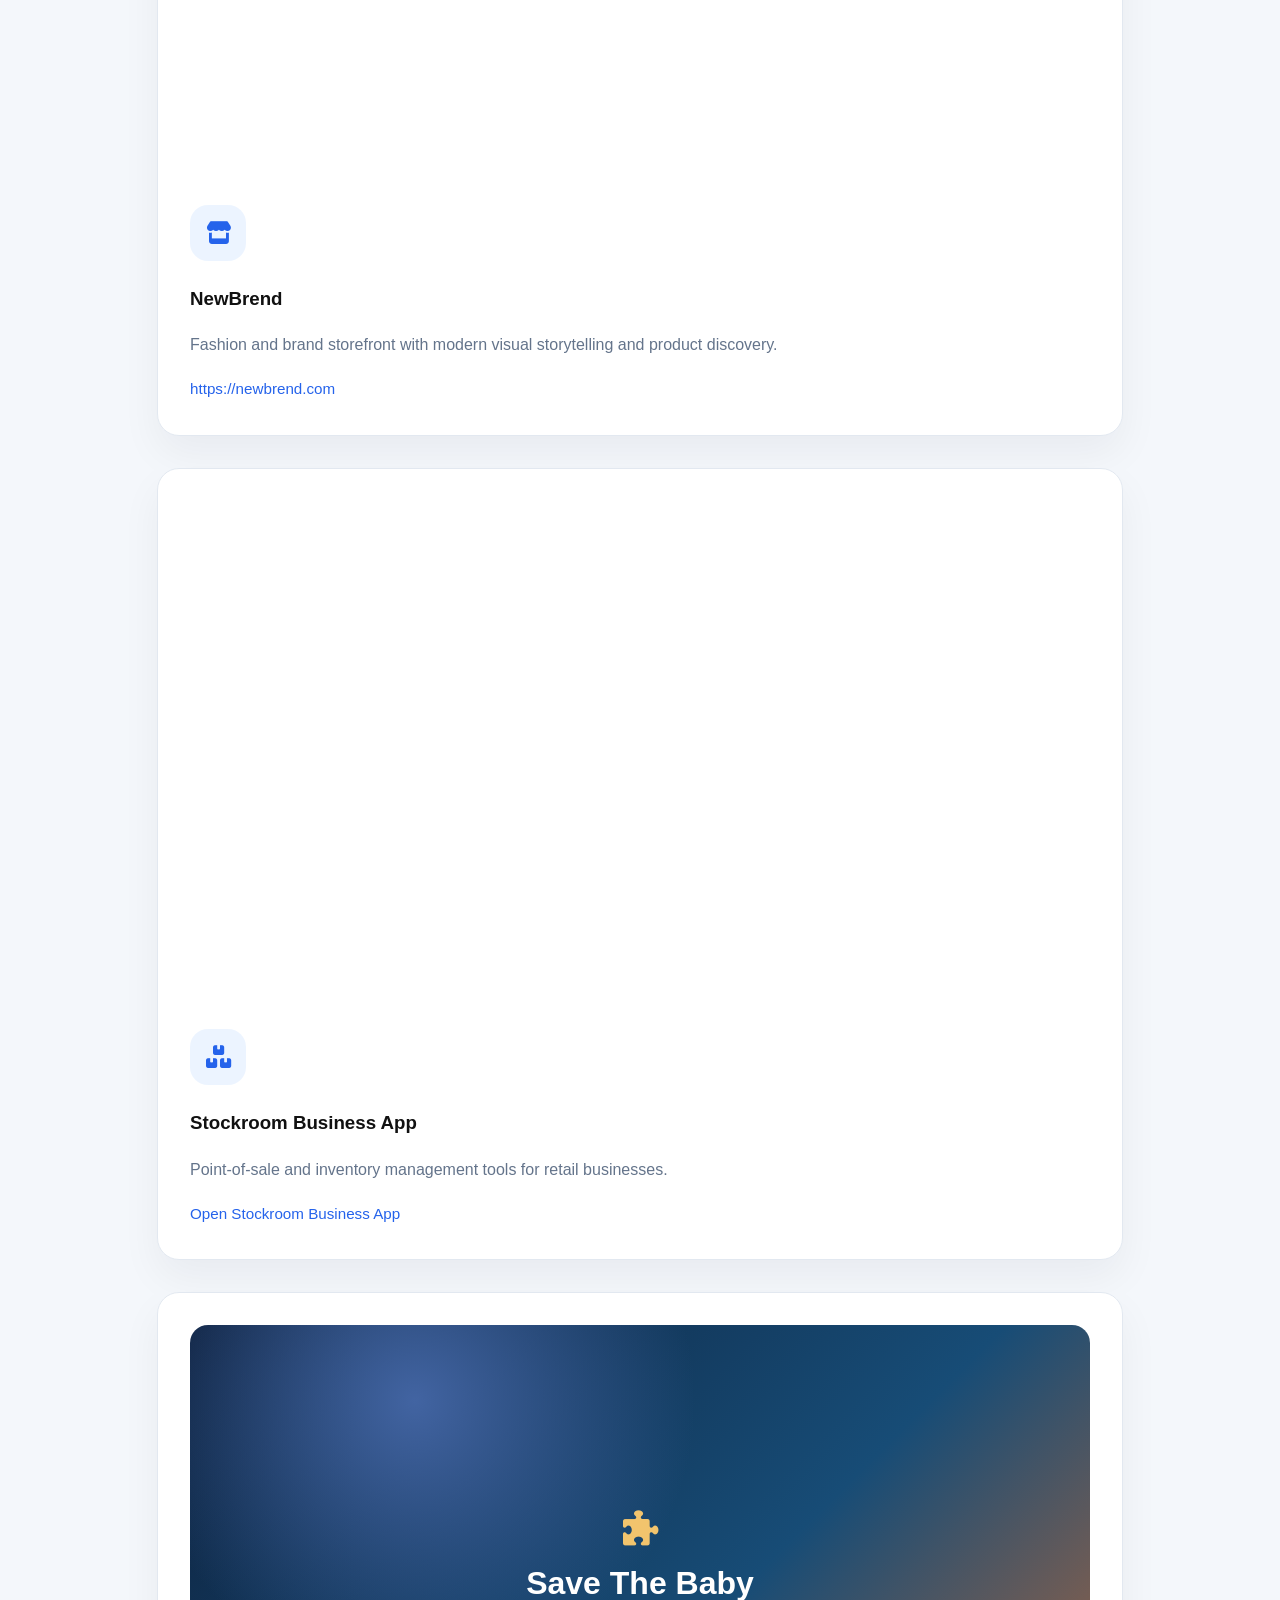
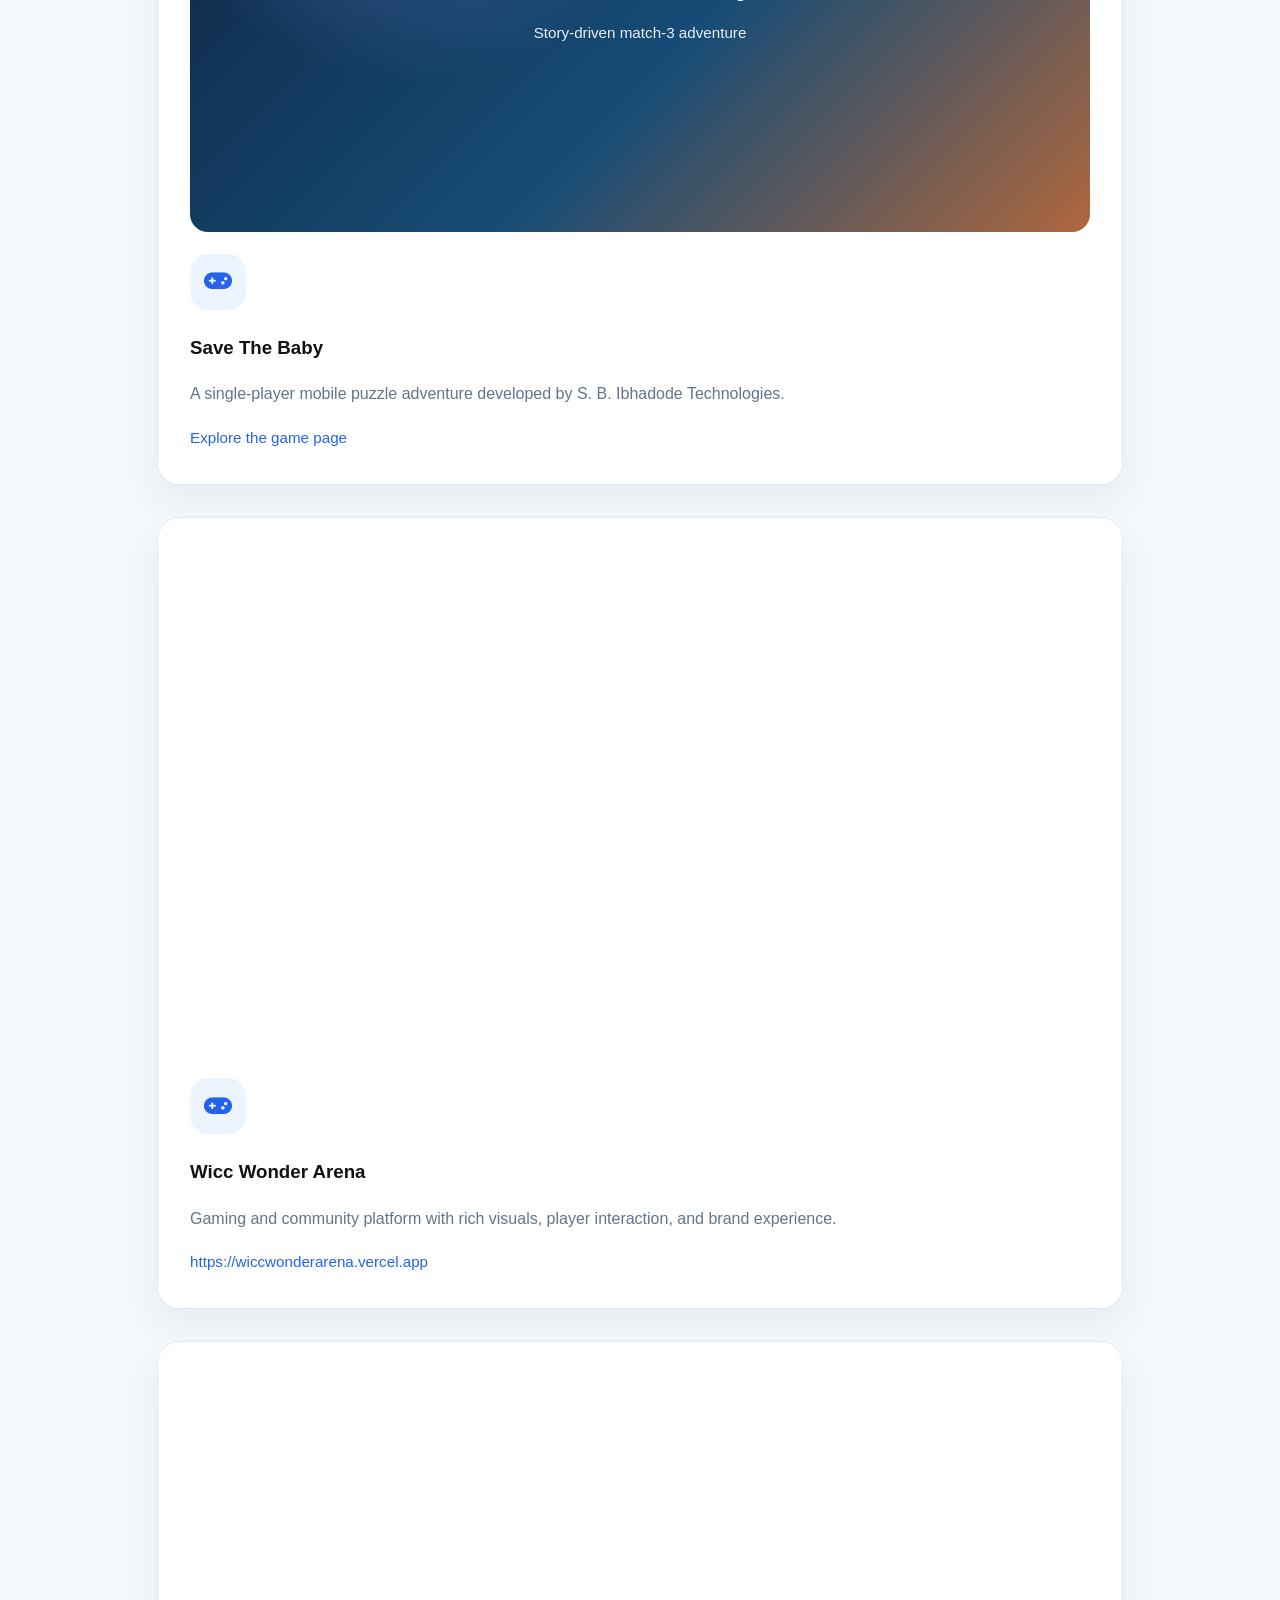
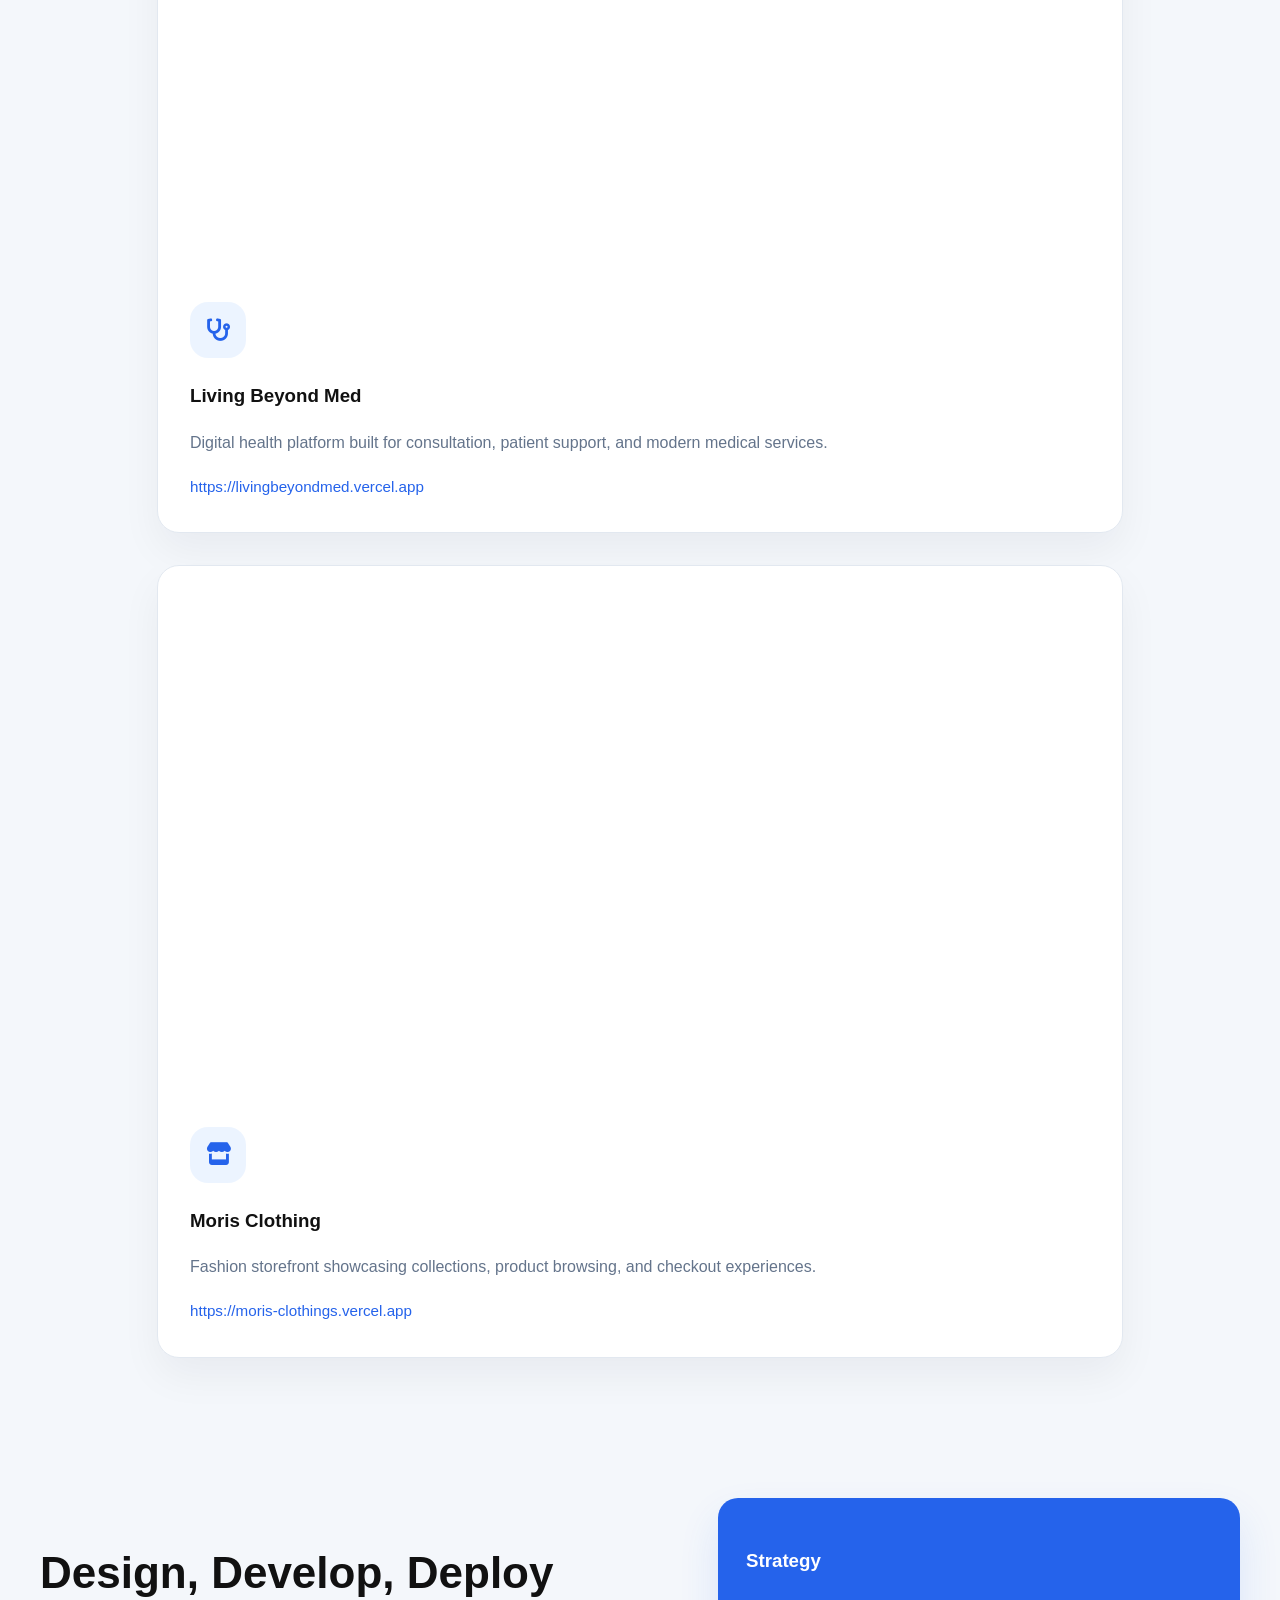
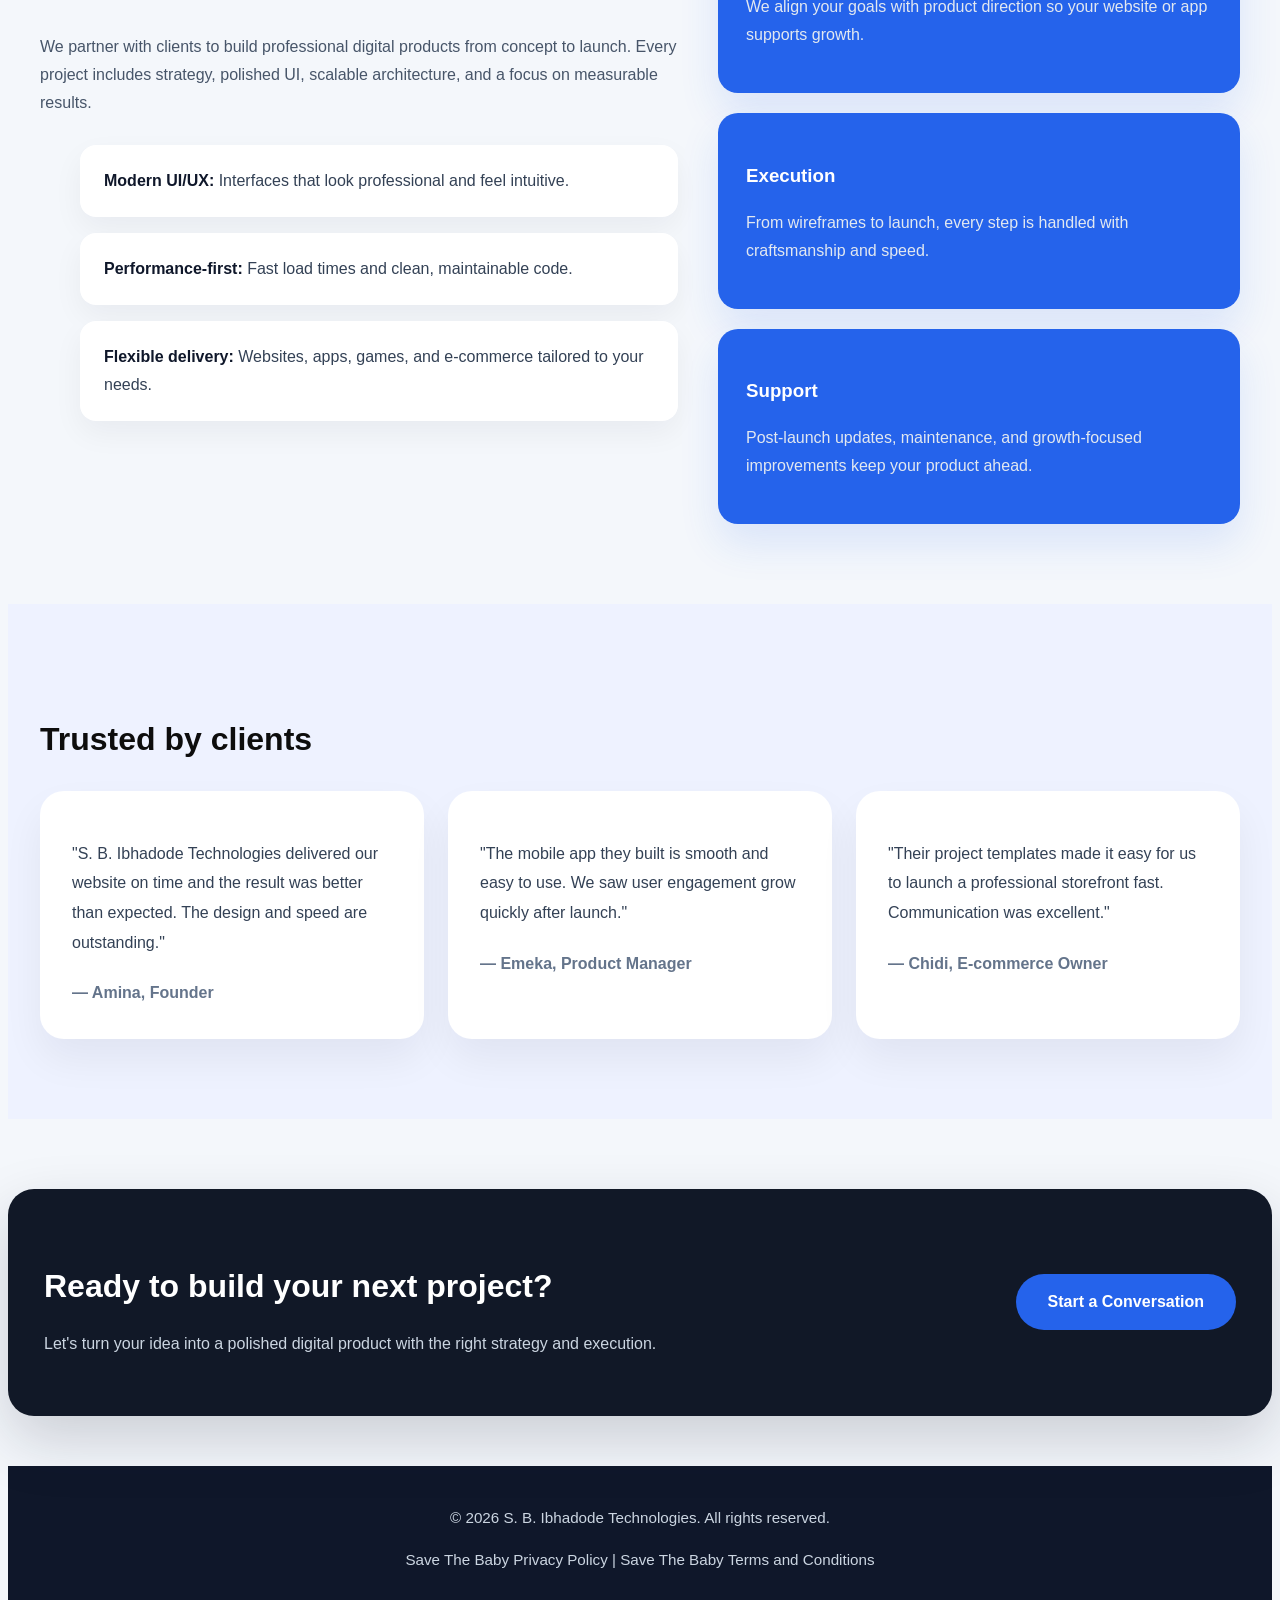
==== commit 0f0223bc: "Normalize website workflow and render introductory content without scripts" ====
--- a/index.html
+++ b/index.html
@@ -57,7 +57,7 @@
             <div class="hero-text reveal slide-in-left">
                 <p class="eyebrow">Trusted developer for ambitious brands</p>
                 <h1>Crafting modern digital experiences with <span class="highlight">strategy</span> and <span class="highlight">scale</span>.</h1>
-                <p class="hero-copy typed" data-text="Custom web apps, immersive games, fintech tools, and online platforms — built with clean code, smart design, and measurable business results."></p>
+                <p class="hero-copy typed" data-text="Custom web apps, immersive games, fintech tools, and online platforms — built with clean code, smart design, and measurable business results.">Custom web apps, immersive games, fintech tools, and online platforms — built with clean code, smart design, and measurable business results.</p>
                 <div class="hero-buttons">
                     <a href="/services" class="btn primary">Explore Services</a>
                     <a href="#projects" class="btn secondary">Featured Work</a>
--- a/css/style.css
+++ b/css/style.css
@@ -279,22 +279,30 @@
 
 /* --- REVEAL ANIMATION --- */
 .reveal {
-    opacity: 0;
-    transform: translateY(30px);
+    /* Content remains visible when scripts fail or rendering is delayed. */
+    opacity: 1;
+    transform: none;
     transition: opacity 0.85s ease, transform 0.85s ease;
 }
 .reveal.visible {
-    opacity: 1;
-    transform: translate(0, 0);
+    animation: reveal-in 0.85s ease both;
+    transform: none;
+}
+@keyframes reveal-in {
+    from { opacity: 0; transform: translateY(30px); }
+    to { opacity: 1; transform: none; }
+}
+@media (prefers-reduced-motion: reduce) {
+    .reveal.visible { animation: none; }
 }
 .slide-in-left {
-    transform: translateX(-45px);
+    transform: none;
 }
 .slide-in-right {
-    transform: translateX(45px);
+    transform: none;
 }
 .slide-in-up {
-    transform: translateY(45px);
+    transform: none;
 }
 .typed {
     display: inline-flex;
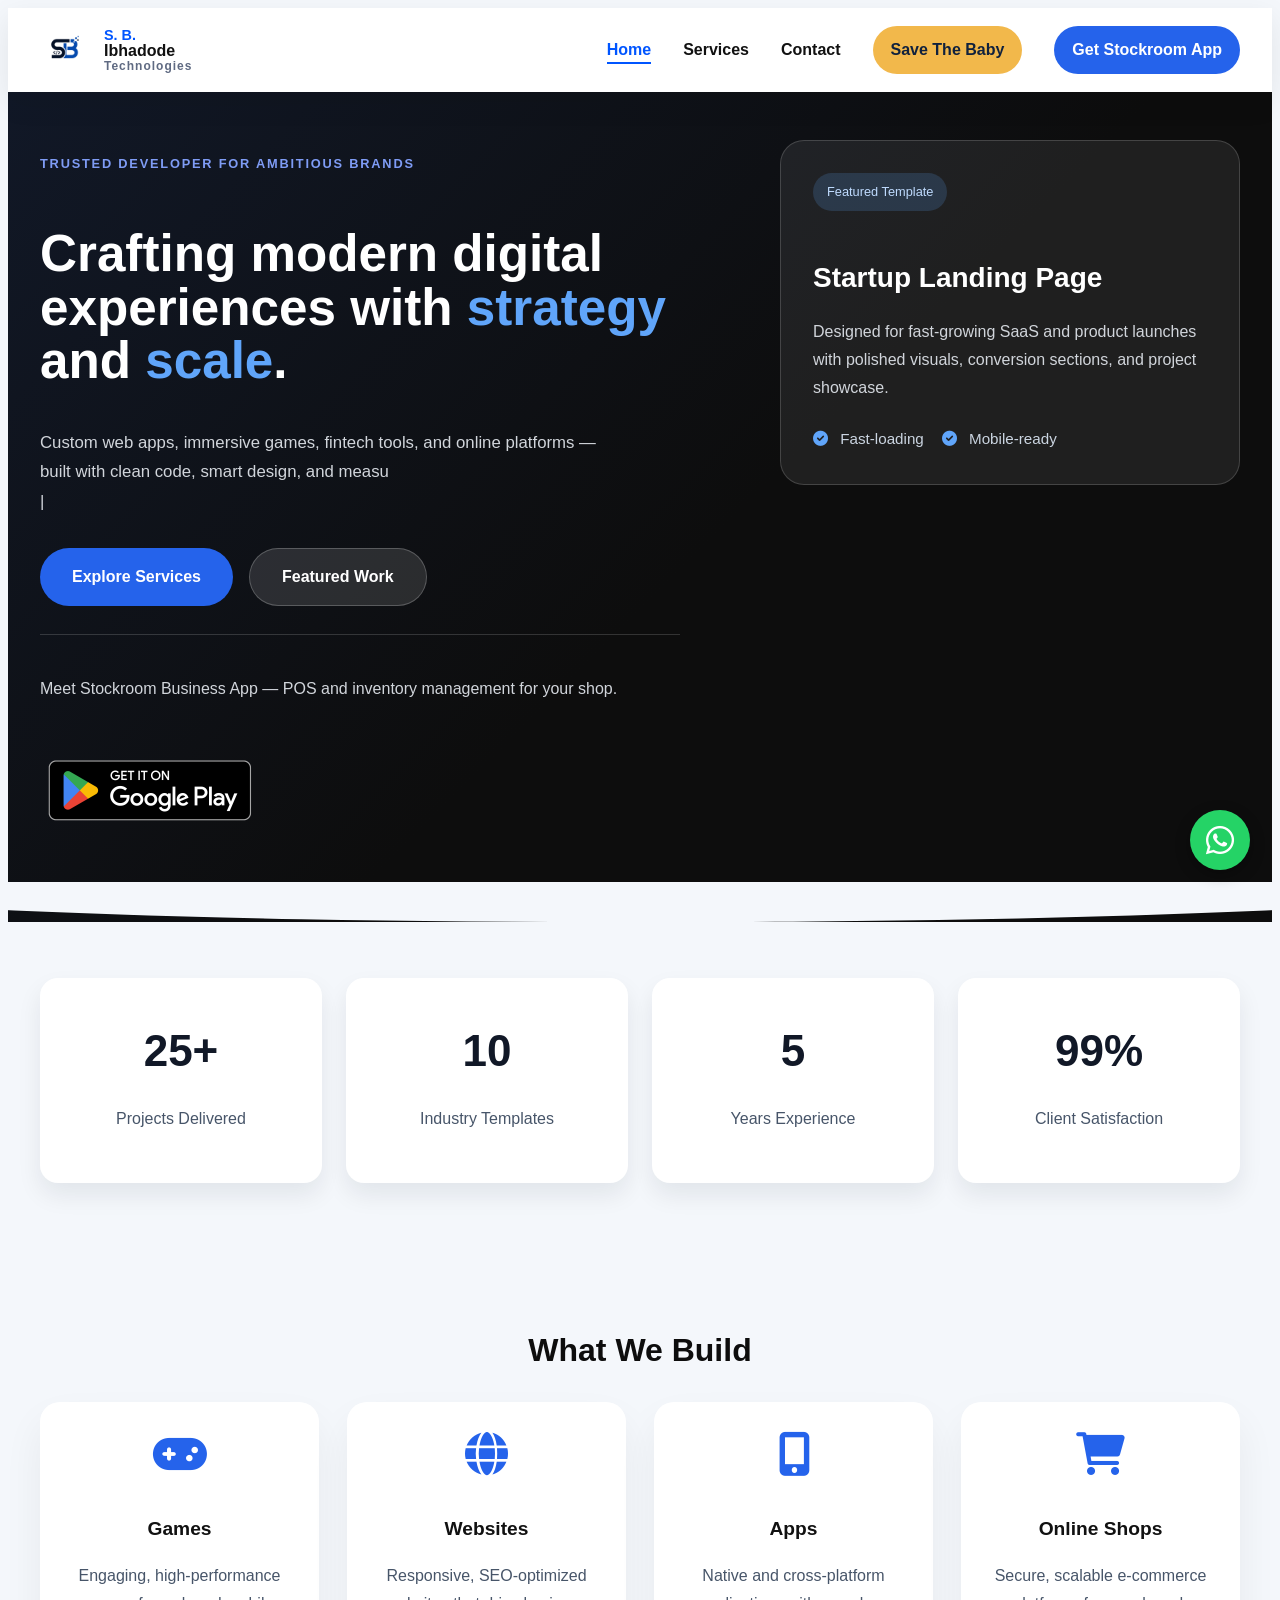
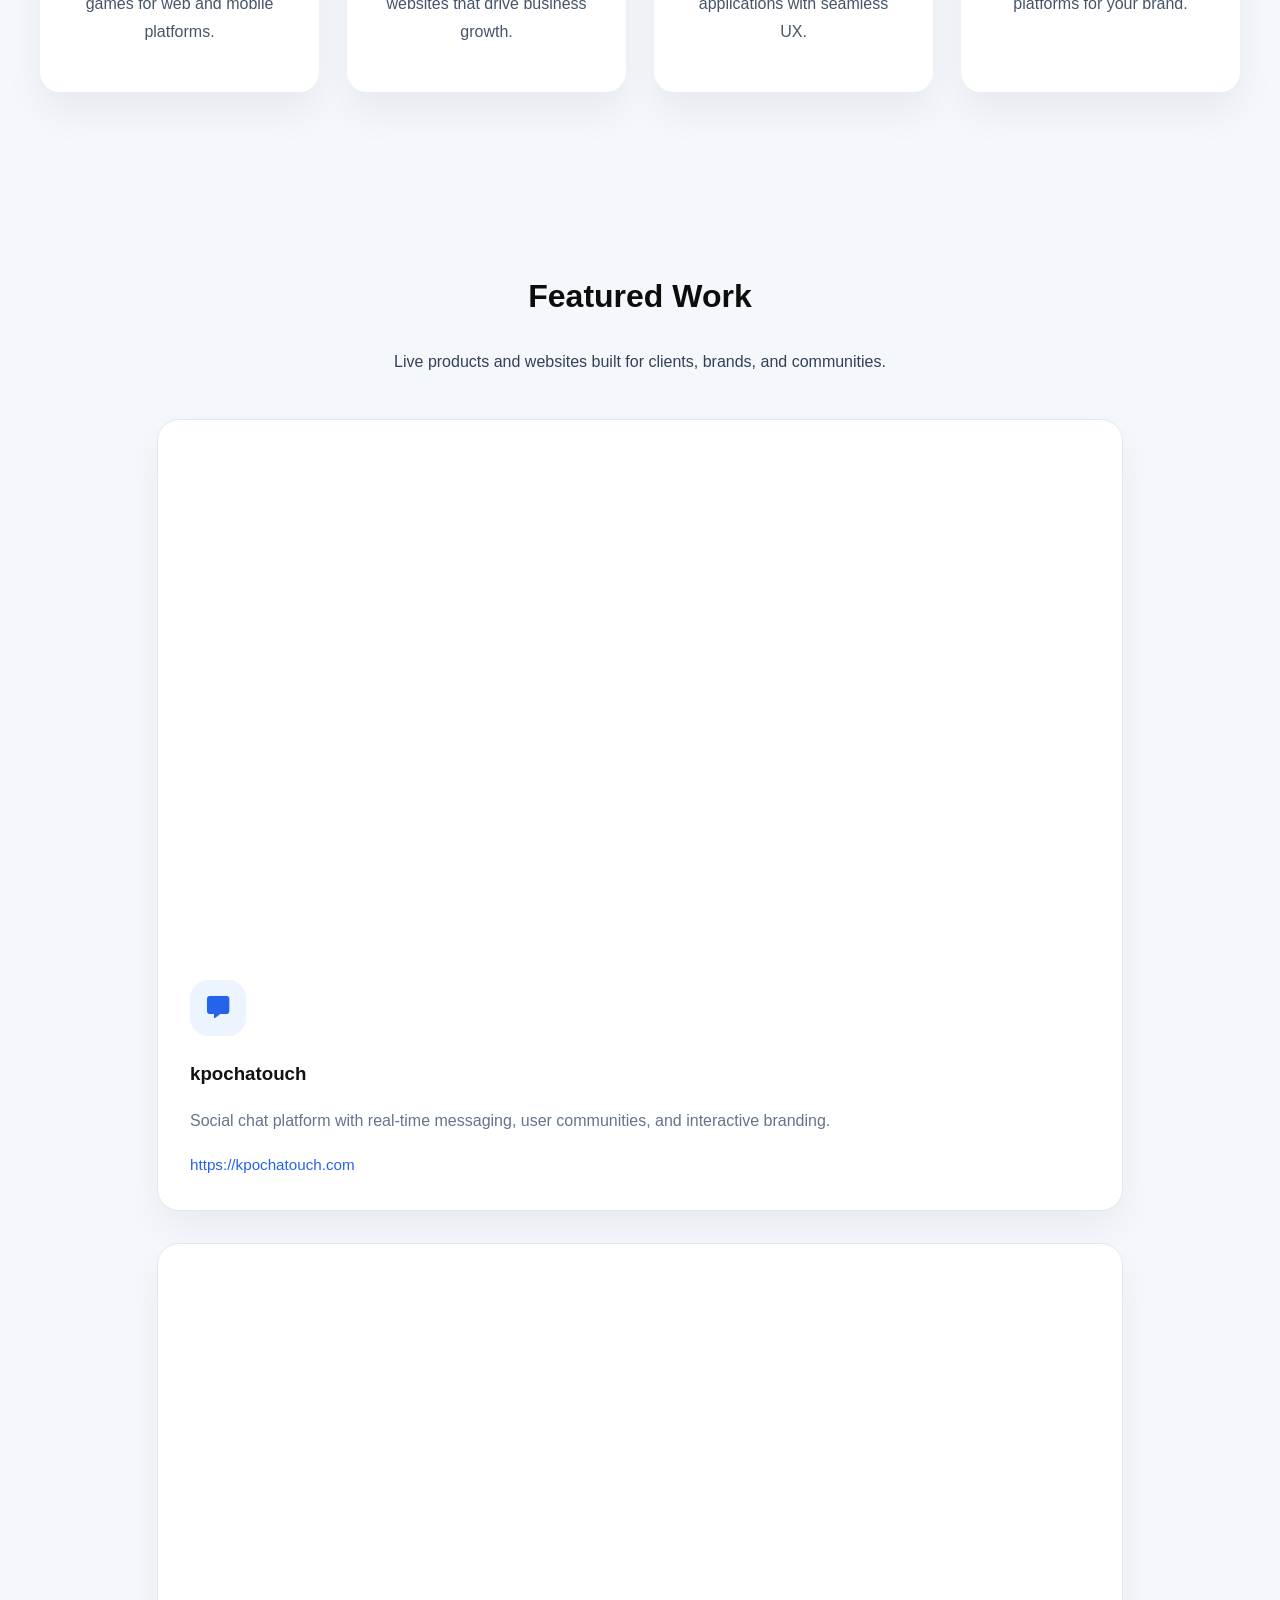
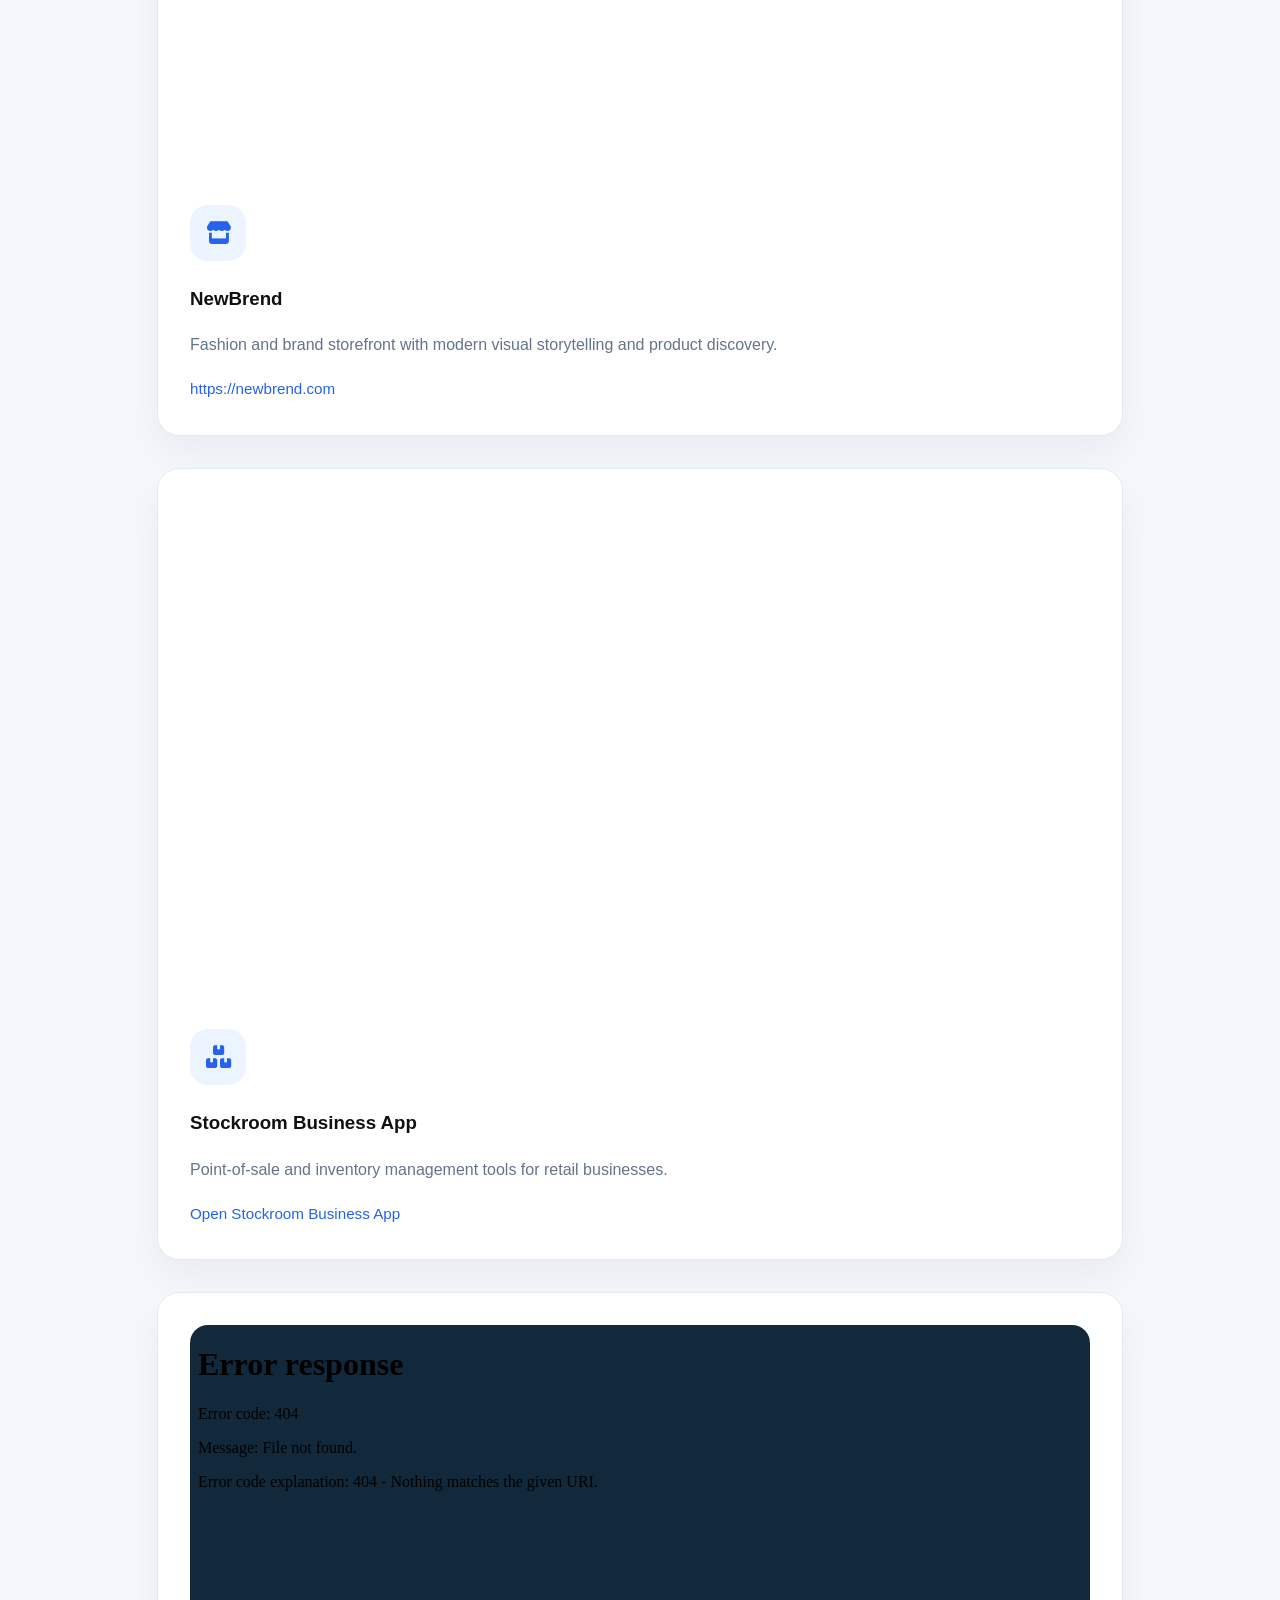
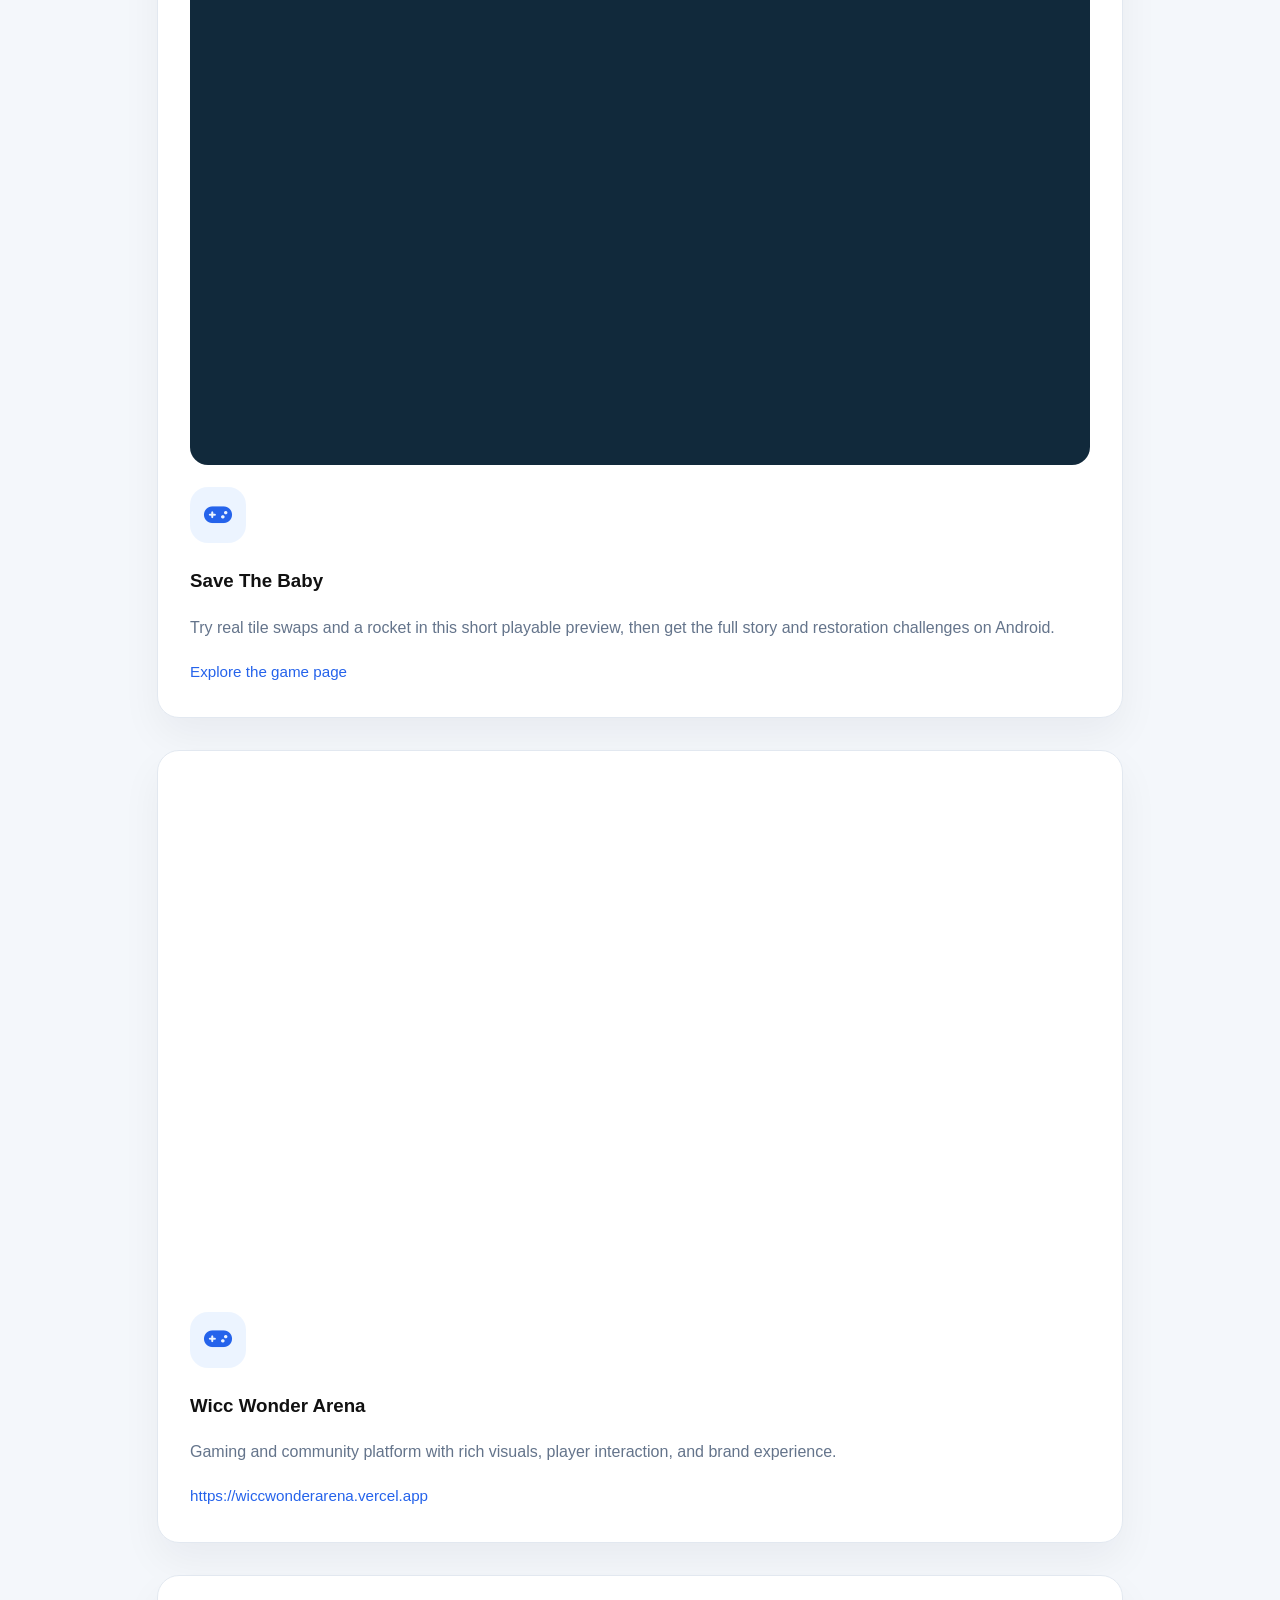
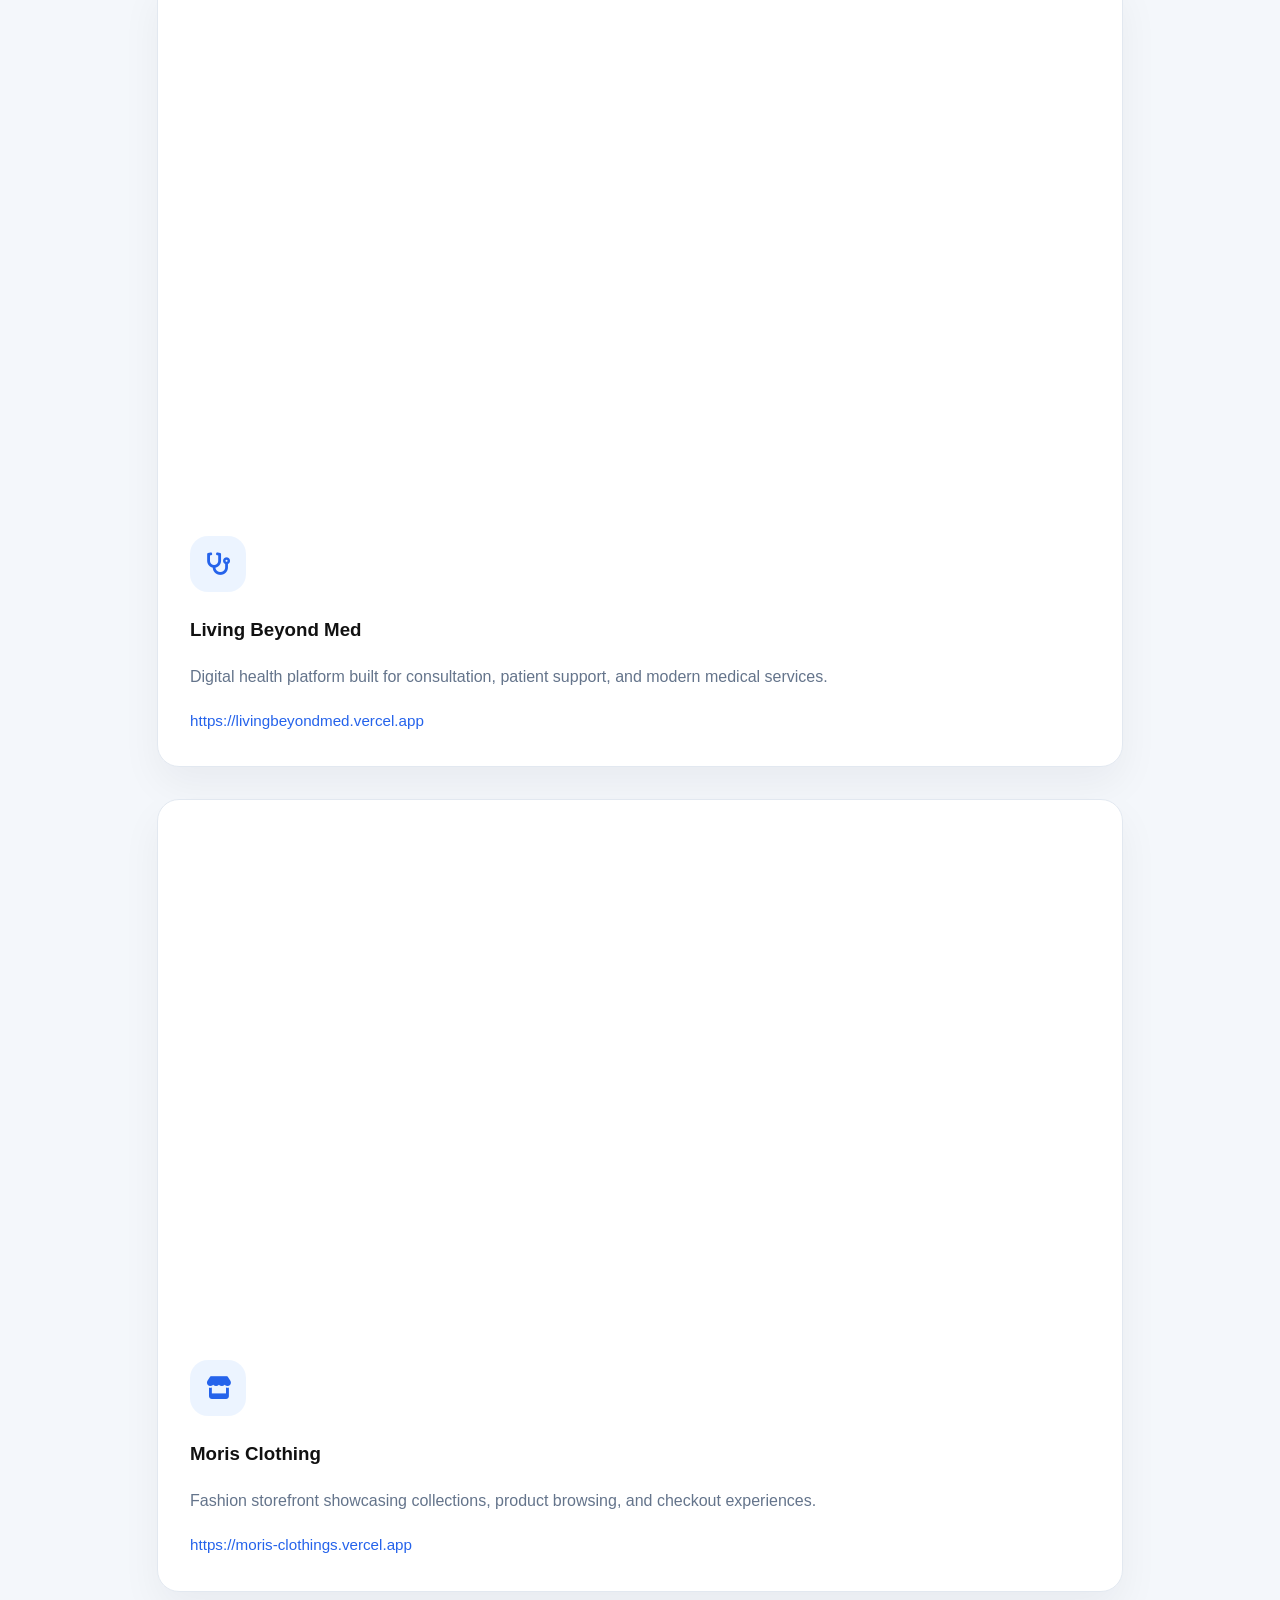
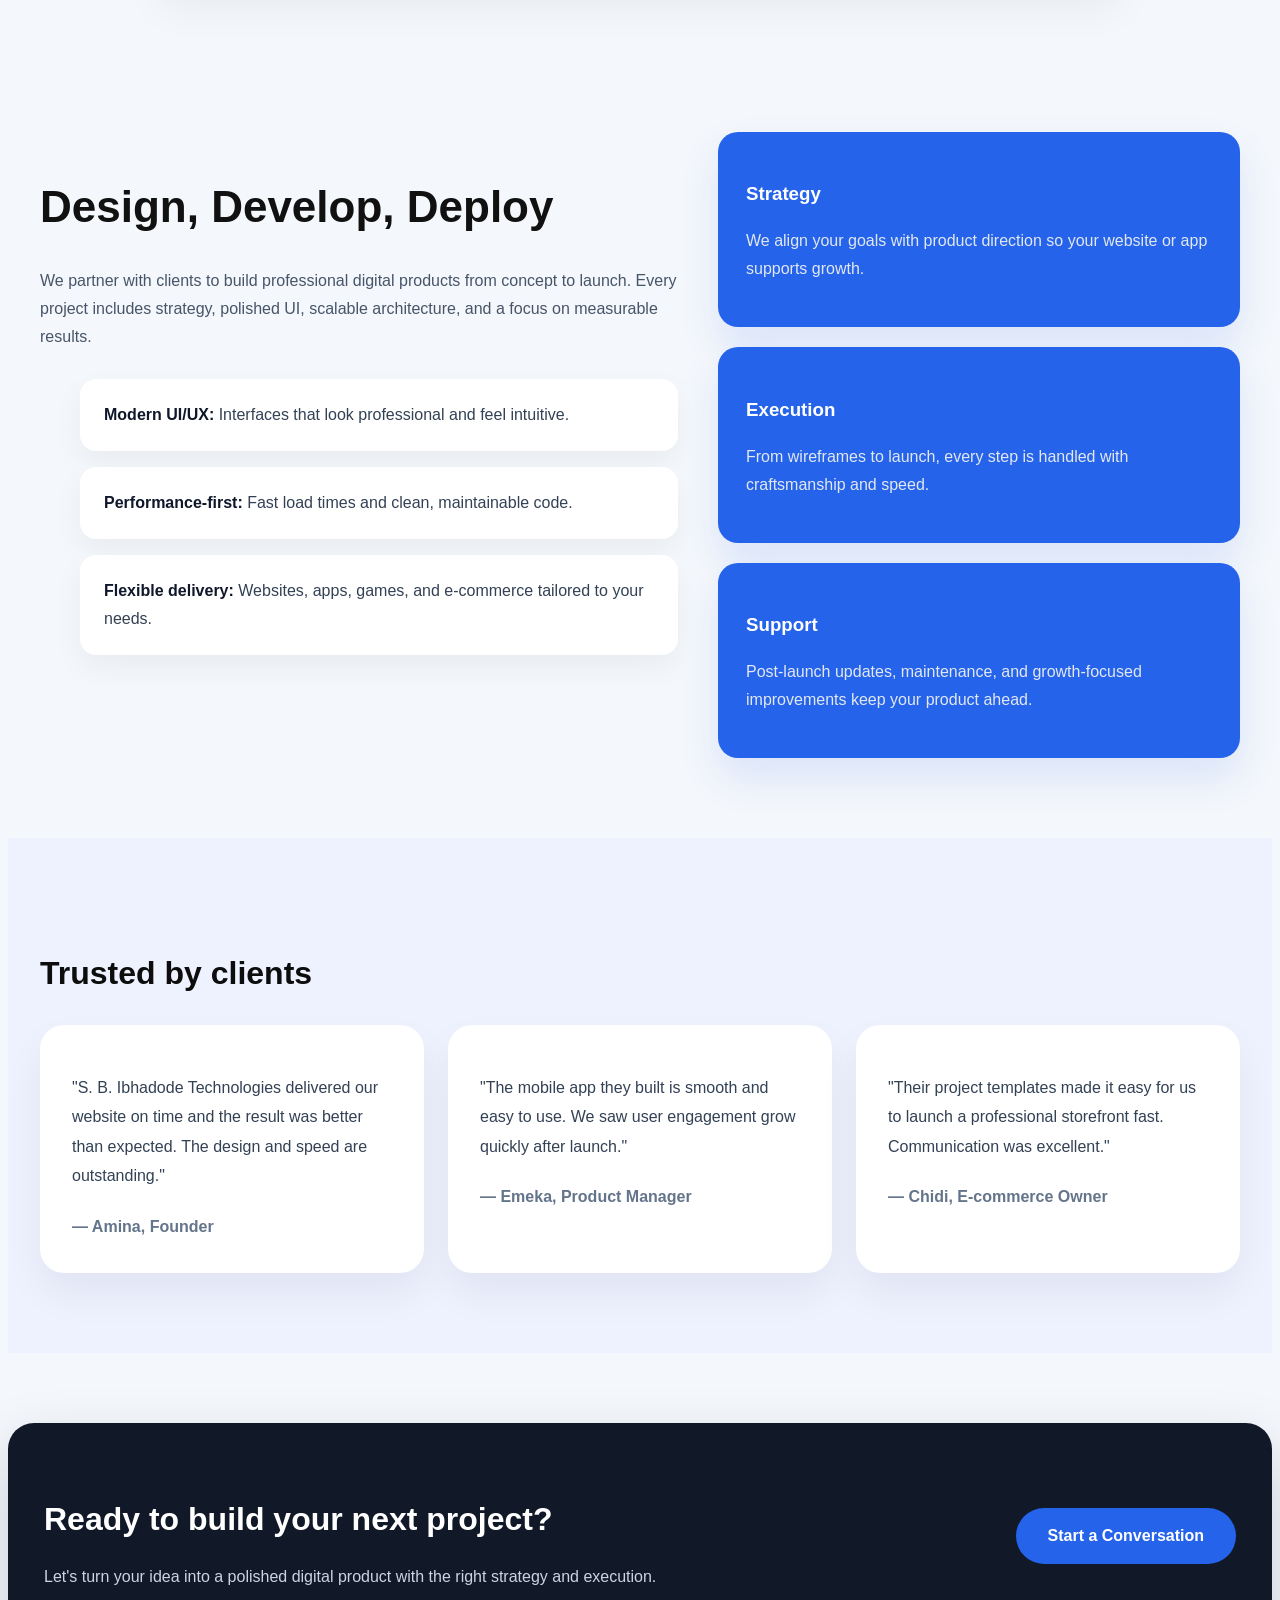
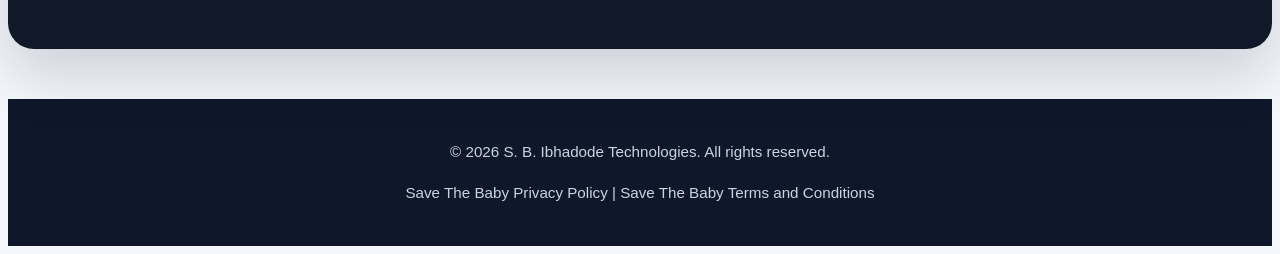
==== commit 99a6658a: "Replace game placeholder with playable preview and animated gameplay video" ====
--- a/index.html
+++ b/index.html
@@ -163,12 +163,10 @@
                     <a class="project-link" href="https://stockroom.globalcreest.com" target="_blank" rel="noopener noreferrer">Open Stockroom Business App</a>
                 </article>
                 <article class="project-card reveal slide-in-up">
-                    <a href="/save-the-baby" class="project-thumb game-project-preview" aria-label="Explore the Save The Baby game page">
-                        <span><i class="fas fa-puzzle-piece" aria-hidden="true"></i><strong>Save The Baby</strong><small>Story-driven match-3 adventure</small></span>
-                    </a>
+                    <iframe src="/save-the-baby/play" title="Play a short Save The Baby match-3 preview" class="project-thumb game-playable-preview" loading="lazy" sandbox="allow-scripts allow-same-origin allow-popups allow-popups-to-escape-sandbox" referrerpolicy="strict-origin-when-cross-origin"></iframe>
                     <div class="project-icon"><i class="fas fa-gamepad"></i></div>
                     <h3><a href="/save-the-baby">Save The Baby</a></h3>
-                    <p>A single-player mobile puzzle adventure developed by S. B. Ibhadode Technologies.</p>
+                    <p>Try real tile swaps and a rocket in this short playable preview, then get the full story and restoration challenges on Android.</p>
                     <a class="project-link" href="/save-the-baby">Explore the game page</a>
                 </article>
                 <article class="project-card reveal slide-in-up">
--- a/css/style.css
+++ b/css/style.css
@@ -518,4 +518,6 @@
 .game-project-preview span { display: grid; justify-items: center; gap: 9px; text-align: center; }
 .game-project-preview i { font-size: 2.2rem; color: #f2c46d; }
 .game-project-preview strong { font-size: clamp(1.3rem, 4vw, 2rem); }
-.game-project-preview small { color: #e7eef8; font-size: .95rem; }+.game-project-preview small { color: #e7eef8; font-size: .95rem; }
+/* The embedded game needs room for its board, instructions and install action. */
+.project-card iframe.game-playable-preview { width: 100%; height: 740px; border: 0; background: #11293b; border-radius: 18px; }
